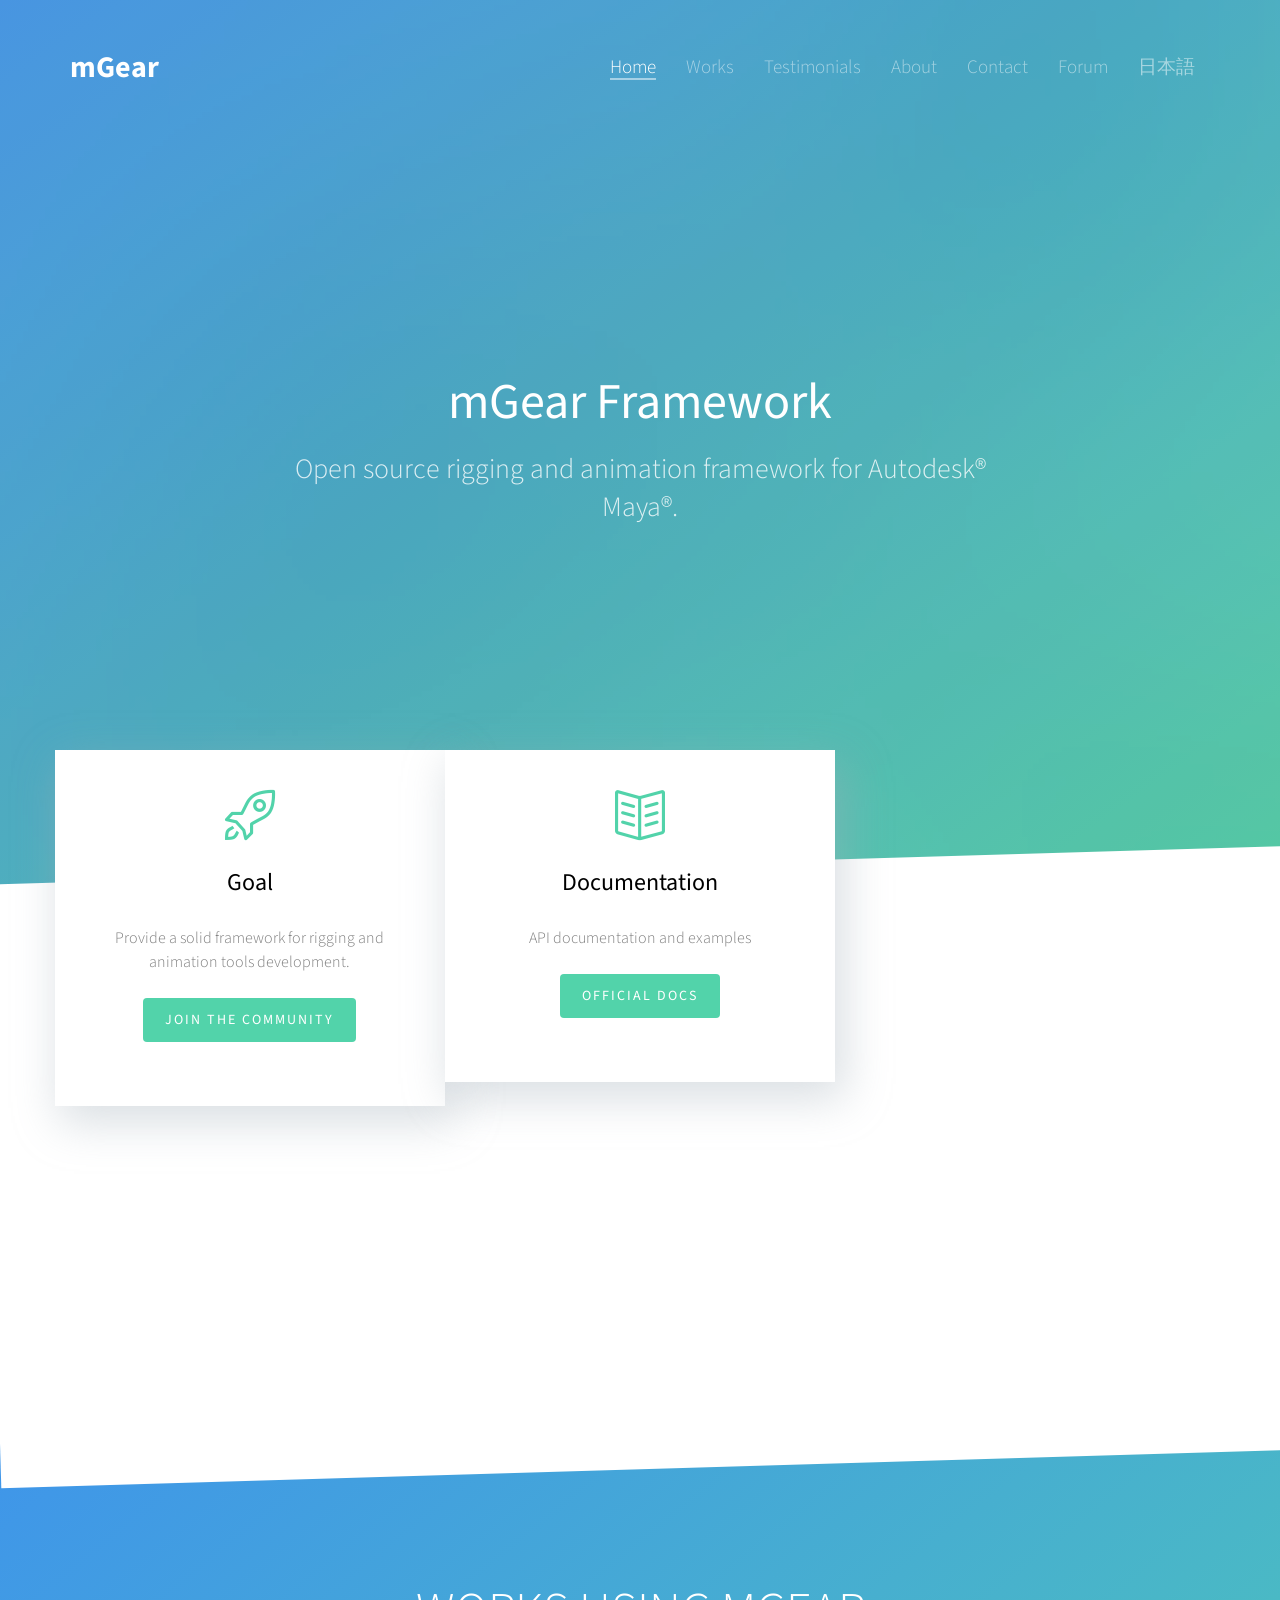
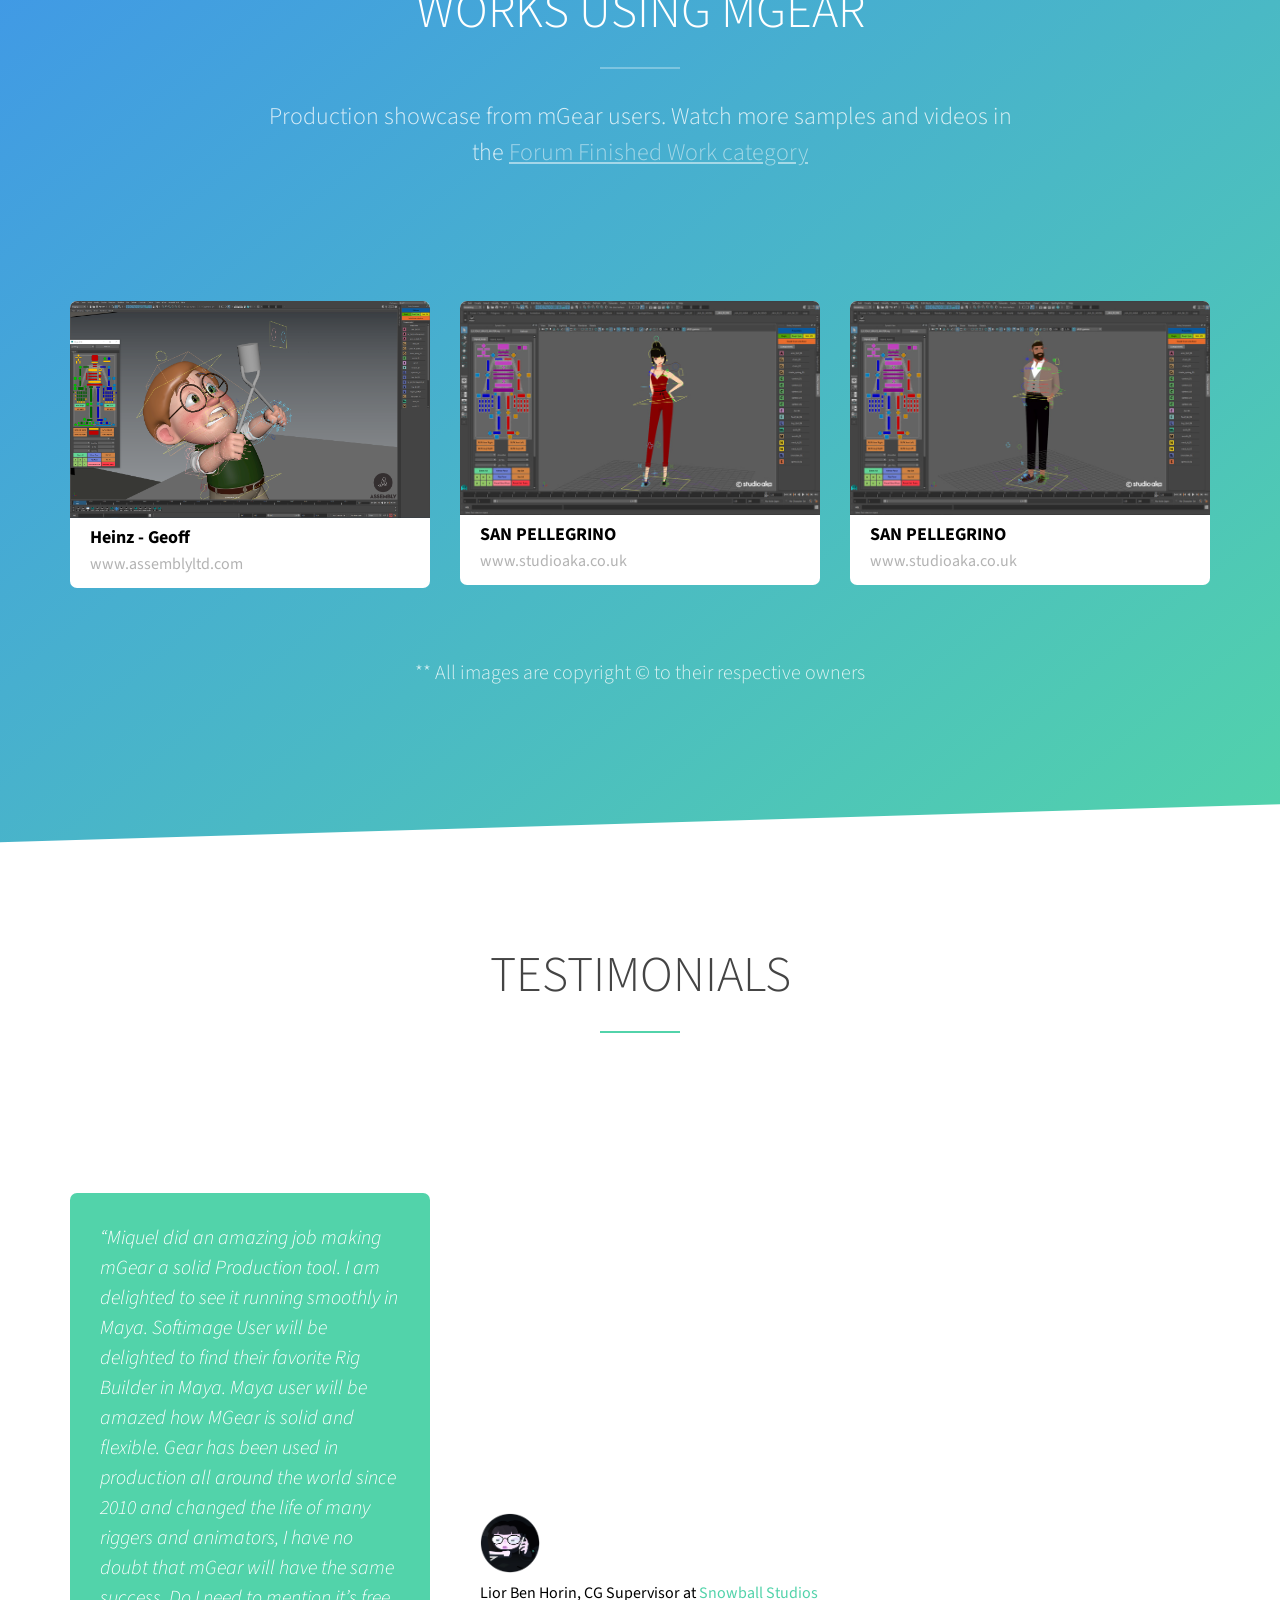
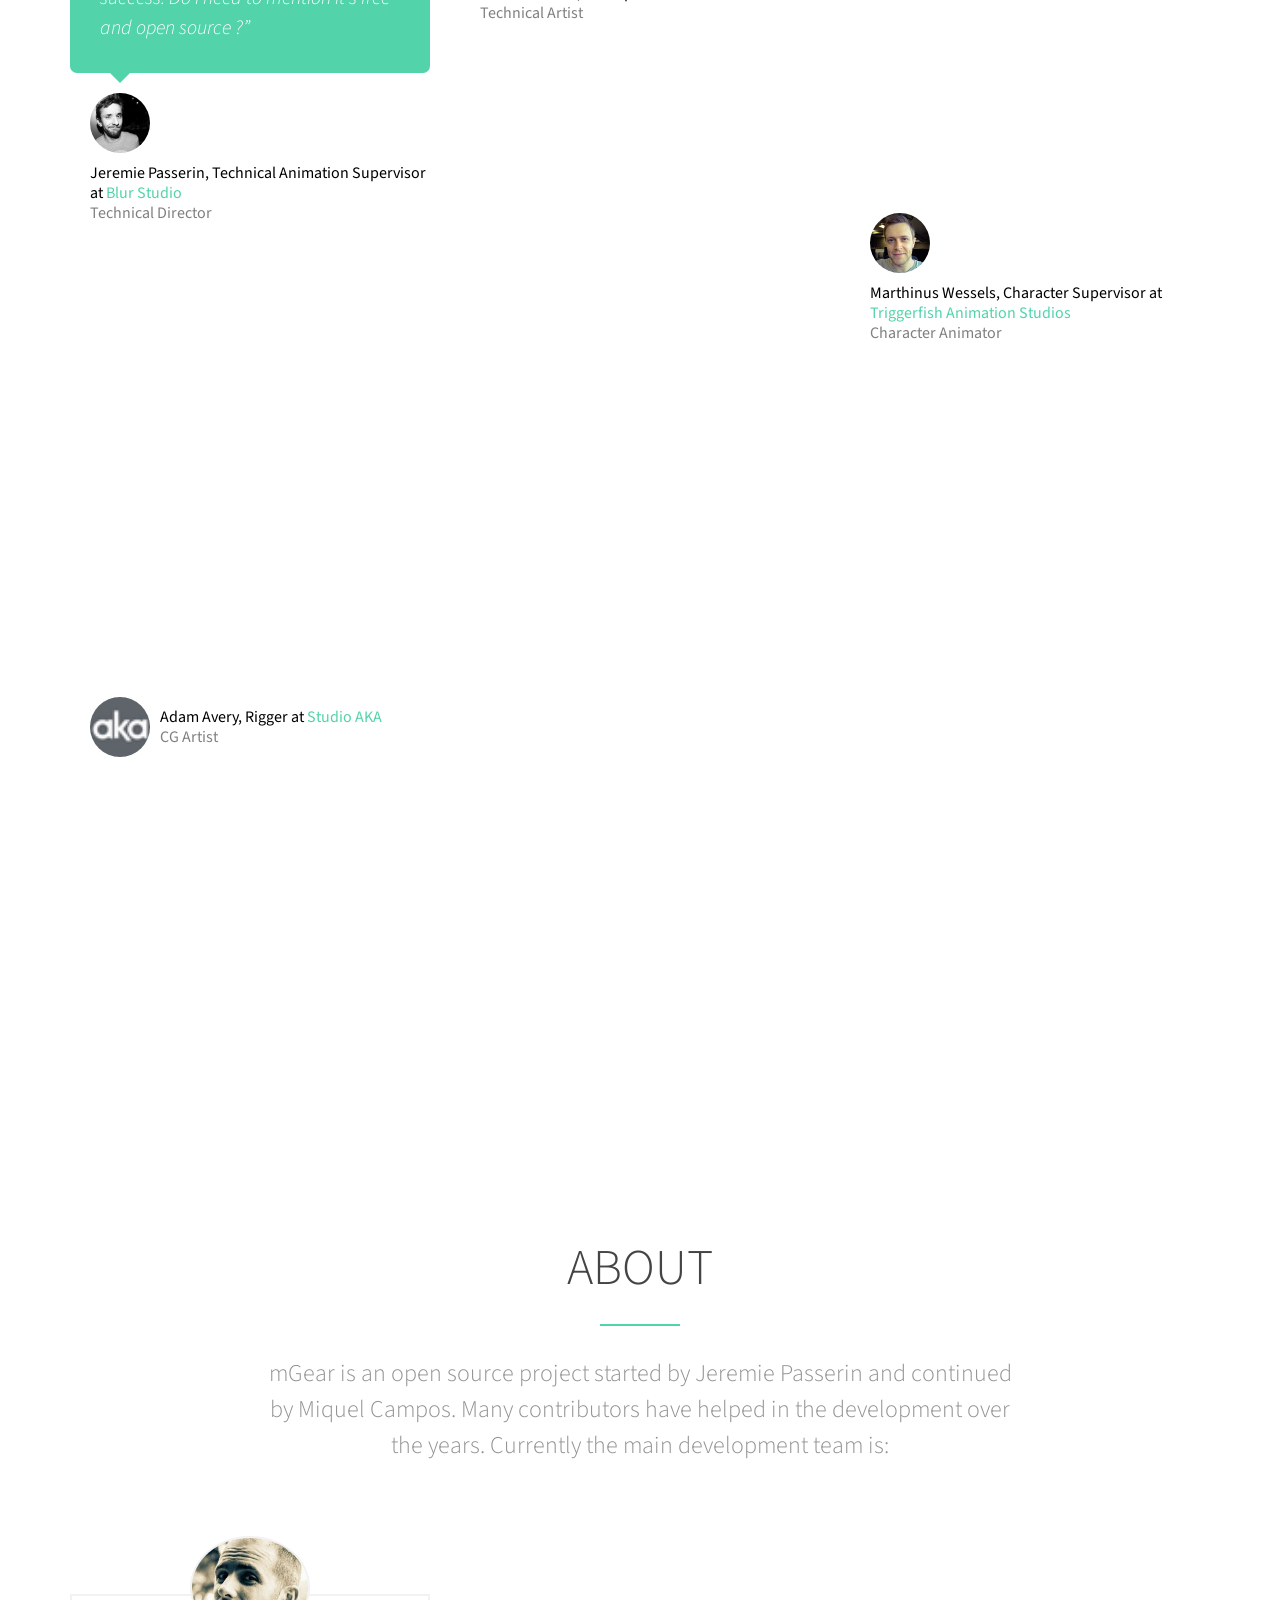
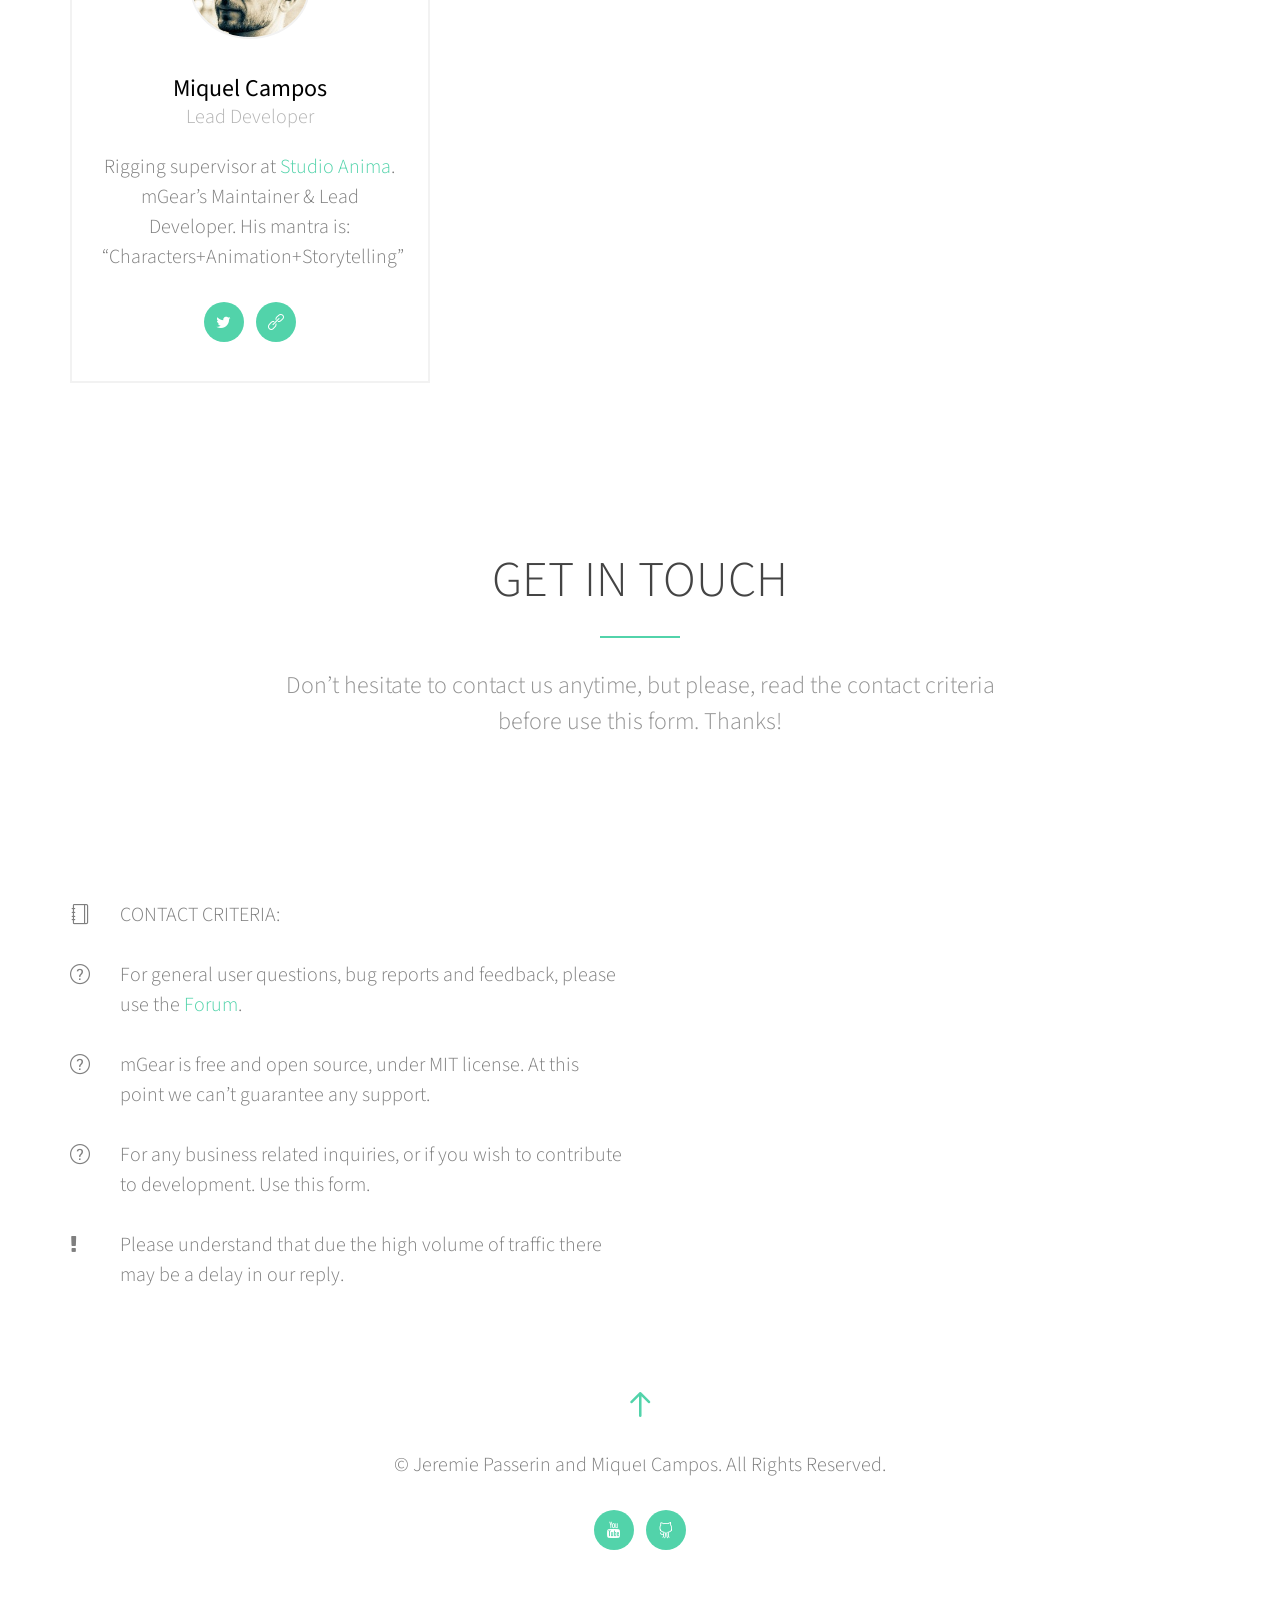
==== public/index.html @ 8c9b0fb8 "Adding web source" ====
<!DOCTYPE html>




<html>
    <head>
	<meta name="generator" content="Hugo 0.40.2" />
        <link rel="shortcut icon" href="/images/favicon.jpg" type="image/x-icon" />
            <meta charset="utf-8">
    <meta http-equiv="X-UA-Compatible" content="IE=edge">
    <title> mGear Framework</title>
    <meta name="viewport" content="width=device-width, initial-scale=1">

    
    <meta name="description" content="mGear">
    <meta http-equiv="content-language" content="en-us" />

  

    
    
    <meta name="og:site_name" content="mGear Framework">
    <meta name="og:title" content="mGear Framework">
    <meta name="og:url" content="http://mgear-framework.com/">
    <meta name="og:image" content="http://mgear-framework.com/images/">
    <meta name="twitter:title" content="mGear Framework" />
    <meta name="twitter:url" content="http://mgear-framework.com/" />
    <meta name="twitter:image" content="http://mgear-framework.com/images/" />
    <meta name="twitter:card" content="" />
    
    
    
    <link rel="canonical" href="http://mgear-framework.com/"/>

    
    <link rel="shortcut icon" href="favicon.ico">

    <link href='https://fonts.googleapis.com/css?family=Source+Sans+Pro:400,300,600,400italic,700' rel='stylesheet' type='text/css'>
    
    
    <link rel="stylesheet" href="css/animate.css">
    
    <link rel="stylesheet" href="css/icomoon.css">
    
    <link rel="stylesheet" href="css/simple-line-icons.css">
    
    <link rel="stylesheet" href="css/magnific-popup.css">
    
    <link rel="stylesheet" href="css/bootstrap.css">

    
    <link rel="stylesheet" href="css/style.css">

    
    
    <link rel="stylesheet" href="css/custom1.css">
    
    <link rel="stylesheet" href="css/custom2.css">
    

    
    <script src="js/modernizr-2.6.2.min.js"></script>
    
    

    </head>
    <body>
            <header role="banner" id="fh5co-header">
        <div class="container">
            
            <nav class="navbar navbar-default">
                <div class="navbar-header">
                    
                    <a href="#" class="js-fh5co-nav-toggle fh5co-nav-toggle" data-toggle="collapse" data-target="#navbar" aria-expanded="false" aria-controls="navbar"><i></i></a>
                    <a class="navbar-brand" href="index.html">mGear</a> 
                </div>
                <div id="navbar" class="navbar-collapse collapse">
                  <ul class="nav navbar-nav navbar-right">

                    

                    <li class="active"><a href="#" data-nav-section="home"><span>Home</span></a></li>
                    
                    
                    <li><a href="#" data-nav-section="work"><span>Works</span></a></li> 
                    

                    
                    <li><a href="#" data-nav-section="testimonials"><span>Testimonials</span></a></li> 
                    

                    

                    
                    <li><a href="#" data-nav-section="about"><span>About</span></a></li> 
                    

                    
                    <li><a href="#" data-nav-section="contact"><span>Contact</span></a></li> 
                    

                    
                        <li><a class="external" href="http://forum.mgear-framework.com/"><span>Forum</span></a></li>
                    
                        <li><a class="external" href="http://www.mgear-framework.com/jp/"><span>日本語</span></a></li>
                    
                </ul>
            </div>
        </nav>
        
    </div>
</header>


			<section id="fh5co-home" data-section="home" style="background-image: url(images/full_image_2.jpg);" data-stellar-background-ratio="0.5">
		<div class="gradient"></div>
		<div class="container">
			<div class="text-wrap">
				<div class="text-inner">
					<div class="row">
						<div class="col-md-8 col-md-offset-2">
							<h1 class="to-animate">mGear Framework</h1>
							<h2 class="to-animate">Open source rigging and animation framework for Autodesk&reg; Maya&reg;.</h2>
						</div>
					</div>
				</div>
			</div>
		</div>
		<div class="slant"></div>
	</section>
		
        	<section id="fh5co-intro">
		<div class="container">
			<div class="row row-bottom-padded-lg">
				
				<div class="fh5co-block to-animate" style="background-image: url(images/img_7.jpg);">
					<div class="overlay-darker"></div>
					<div class="overlay"></div>
					<div class="fh5co-text">
						<i class="fh5co-intro-icon icon-rocket"></i>
						<h2>Goal</h2>
						<p>Provide a solid framework for rigging and animation tools development.</p>
						<p><a href="http://forum.mgear-framework.com/" class="btn btn-primary">Join the community</a></p>
					</div>
				</div>
				
				<div class="fh5co-block to-animate" style="background-image: url(images/img_8.jpg);">
					<div class="overlay-darker"></div>
					<div class="overlay"></div>
					<div class="fh5co-text">
						<i class="fh5co-intro-icon icon-book-open"></i>
						<h2>Documentation</h2>
						<p>API documentation and examples</p>
						<p><a href="http://www.mgear-framework.com/mgear/" class="btn btn-primary">Official Docs</a></p>
					</div>
				</div>
				
				<div class="fh5co-block to-animate" style="background-image: url(images/img_10.jpg);">
					<div class="overlay-darker"></div>
					<div class="overlay"></div>
					<div class="fh5co-text">
						<i class="fh5co-intro-icon icon-cloud-download"></i>
						<h2>Get it!</h2>
						<p>mGear is totally free and open source. But your money could still be helpful somewhere else. Please consider a donation to <a href="https://dons.medecinsdumonde.org/b/my-donation" target="_blank">Medecins du Monde</a>.</p>
						<p><a href="https://github.com/mgear-dev/mgear/releases" class="btn btn-primary">Download</a></p>
					</div>
				</div>
				
			</div>
			
		</div>
	</section>

		
       			<section id="fh5co-work" data-section="work">
		<div class="container">
			<div class="row">
				<div class="col-md-12 section-heading text-center">
					<h2 class="to-animate">Works using mGear</h2>
					<div class="row">
						<div class="col-md-8 col-md-offset-2 subtext to-animate">
							<h3>Production showcase from mGear users. Watch more samples and videos in the <a href="http://forum.mgear-framework.com/c/finished-work" target="_blank">Forum Finished Work category</a></h3>
						</div>
					</div>
				</div>
			</div>
			<div class="row row-bottom-padded-sm">
			
				<div class="col-md-4 col-sm-6 col-xxs-12">
					<a href="images/works/geoff.png" class="fh5co-project-item image-popup to-animate">
						<img src="images/works/geoff.png" alt="Heinz - Geoff" class="img-responsive">
						<div class="fh5co-text">
						<h2>Heinz - Geoff </h2>
						<span>www.assemblyltd.com</span>
						</div>
					</a>
				</div>

				<div class="clearfix visible-sm-block"></div>
			
				<div class="col-md-4 col-sm-6 col-xxs-12">
					<a href="images/works/studioAKA_mGear_A.jpg" class="fh5co-project-item image-popup to-animate">
						<img src="images/works/studioAKA_mGear_A.jpg" alt="SAN PELLEGRINO" class="img-responsive">
						<div class="fh5co-text">
						<h2>SAN PELLEGRINO</h2>
						<span>www.studioaka.co.uk</span>
						</div>
					</a>
				</div>

				<div class="clearfix visible-sm-block"></div>
			
				<div class="col-md-4 col-sm-6 col-xxs-12">
					<a href="images/works/studioAKA_mGear_B.jpg" class="fh5co-project-item image-popup to-animate">
						<img src="images/works/studioAKA_mGear_B.jpg" alt="SAN PELLEGRINO" class="img-responsive">
						<div class="fh5co-text">
						<h2>SAN PELLEGRINO</h2>
						<span>www.studioaka.co.uk</span>
						</div>
					</a>
				</div>

				<div class="clearfix visible-sm-block"></div>
			
			</div>
			<div class="row">
				<div class="col-md-12 text-center to-animate">
					<p>** All images are copyright &copy; to their respective owners</p>
				</div>
			</div>
		</div>
	</section>

       	

		
        		<section id="fh5co-testimonials" data-section="testimonials">
		<div class="container">
			<div class="row">
				<div class="col-md-12 section-heading text-center">
					<h2 class="to-animate">Testimonials</h2>
					<div class="row">
						<div class="col-md-8 col-md-offset-2 subtext to-animate">
							<h3></h3>
						</div>
					</div>
				</div>
			</div>
			<div class="row">
			
				<div class="col-md-4">
					<div class="box-testimony">
						<blockquote class="to-animate-2">
							<p>&ldquo;Miquel did an amazing job making mGear a solid Production tool. I am delighted to see it running smoothly in Maya. Softimage User will be delighted to find their favorite Rig Builder in Maya. Maya user will be amazed how MGear is solid and flexible. Gear has been used in production all around the world since 2010 and changed the life of many riggers and animators, I have no doubt that mGear will have the same success. Do I need to mention it’s free and open source ?&rdquo;</p>
						</blockquote>
						<div class="author to-animate">
							<figure><img src="images/jeremie_avatar.jpg" alt="Person2"></figure>
							<p>Jeremie Passerin, Technical Animation Supervisor at  <a href="http://www.blur.com/" target="_blank">Blur Studio</a> <span class="subtext">Technical Director</span></p>
						</div>
					</div>
				</div>
			
				<div class="col-md-4">
					<div class="box-testimony">
						<blockquote class="to-animate-2">
							<p>&ldquo;In our studio we  work on huge shows, and mgear has proven itself extremely reliable, fast and simple! The framework enables our riggers to keep iterate and improve even on the most complicated rigs very quickly, so we don&rsquo;t need to compromise on our animation quality..&rdquo;</p>
						</blockquote>
						<div class="author to-animate">
							<figure><img src="images/Lior_logo.png" alt="Lior Ben Horin"></figure>
							<p>Lior Ben Horin, CG Supervisor at <a href="http://www.snowballvfx.com/   " target="_blank">Snowball Studios</a> <span class="subtext">Technical Artist</span></p>
						</div>
					</div>
				</div>
			
				<div class="col-md-4">
					<div class="box-testimony">
						<blockquote class="to-animate-2">
							<p>&ldquo;Miquel did an absolutely stellar job in bringing what we loved about Gear in XSI to Maya with mGear. We look forward to every release as it just gets better and better with its on-going support. On our projects, the small rigging department is normally faced with a large number of unique characters to rig in a short space of time. mGear allows us to bring solid and time-tested rigs to our animators. mGear is our go-to solution for a fast and iterative rigging process. It&rsquo;s easy to learn and use and the potential of expanding Shifter with custom components using the mGear framework is an aspect we are very excited about.&rdquo;</p>
						</blockquote>
						<div class="author to-animate">
							<figure><img src="images/marthinus_avatar.jpg" alt="Marthinus Wessels"></figure>
							<p>Marthinus Wessels, Character Supervisor at <a href="https://www.triggerfish.com/" target="_blank">Triggerfish Animation Studios</a> <span class="subtext">Character Animator</span></p>
						</div>
					</div>
				</div>
			
				<div class="col-md-4">
					<div class="box-testimony">
						<blockquote class="to-animate-2">
							<p>&ldquo;We have been using mGear in the studio since switching to Maya and it has become an integral part of our 3d workflow. The speed we can get a rig to the animators whilst continuing to finesse and rebuild has been a real game changer.&rdquo;</p>
						</blockquote>
						<div class="author to-animate">
							<figure><img src="images/www.studioaka.co.uk.png" alt="Adam Avery"></figure>
							<p>Adam Avery, Rigger at <a href="https://www.studioaka.co.uk/" target="_blank">Studio AKA</a> <span class="subtext">CG Artist</span></p>
						</div>
					</div>
				</div>
			
				<div class="col-md-4">
					<div class="box-testimony">
						<blockquote class="to-animate-2">
							<p>&ldquo;At Assembly we work on a wide range of different jobs with varying styles, and mGear fits our pipeline perfectly. Being able to publish ready-to-animate rigs in a matter of minutes allowing time to refine &amp; build upon the rigs without causing bottlenecks has been incredibly powerful. Building custom shifter components only opens up the possibilities even further! All the animators really enjoy working with the rigs from mGear, and we wouldn&rsquo;t be without it!&rdquo;</p>
						</blockquote>
						<div class="author to-animate">
							<figure><img src="images/assembly_avatar.jpg" alt="Geoff Kirk-Smith"></figure>
							<p>Geoff Kirk-Smith, Character Technical Director at <a href="https://www.assemblyltd.com/" target="_blank">Assembly</a> <span class="subtext">Character TD &amp; Animator</span></p>
						</div>
					</div>
				</div>
			
			</div>
		</div>
	</section>
		

		

		
        		<section id="fh5co-about" data-section="about">
		<div class="container">
			<div class="row">
				<div class="col-md-12 section-heading text-center">
					<h2 class="to-animate">About</h2>
					<div class="row">
						<div class="col-md-8 col-md-offset-2 subtext to-animate">
							<h3>mGear is an open source project started by Jeremie Passerin and continued by Miquel Campos. Many contributors have helped in the development over the years. Currently the main development team is:</h3>
						</div>
					</div>
				</div>
			</div>
			<div class="row">
			
				<div class="col-md-4">
					<div class="fh5co-person text-center to-animate">
						<figure><img src="images/miquel_avatar.jpg" alt="Miquel Campos"></figure>
						<h3>Miquel Campos</h3>
						<span class="fh5co-position">Lead Developer</span>
						<p>Rigging supervisor at <a href="http://www.studioanima.co.jp/" target="_blank">Studio Anima</a>. mGear&rsquo;s Maintainer &amp; Lead Developer. His mantra is: &ldquo;Characters+Animation+Storytelling&rdquo;</p>
						<ul class="social social-circle">
						
							<li><a href="https://twitter.com/MiquelCamposTD"><i class="icon-twitter"></i></a></li>
						
							<li><a href="http://www.miquel-campos.com/"><i class="icon-link"></i></a></li>
						
						</ul>
					</div>
				</div>
			
				<div class="col-md-4">
					<div class="fh5co-person text-center to-animate">
						<figure><img src="images/rafael_avatar.png" alt="Rafael Villar"></figure>
						<h3>Rafael Villar</h3>
						<span class="fh5co-position">Developer</span>
						<p>Senior Rigger TD at <a href="http://www.studioanima.co.jp/" target="_blank">Studio Anima</a>. Experience in rigging and techanim from various VFX shops. Focusing on pipeline development.</p>
						<ul class="social social-circle">
						
							<li><a href="https://twitter.com/RitterRav"><i class="icon-twitter"></i></a></li>
						
							<li><a href="http://ravrigs.com//"><i class="icon-link"></i></a></li>
						
						</ul>
					</div>
				</div>
			
				<div class="col-md-4">
					<div class="fh5co-person text-center to-animate">
						<figure><img src="images/jerome_avatar.jpg" alt="Jerome Drese"></figure>
						<h3>Jerome Drese</h3>
						<span class="fh5co-position">Developer</span>
						<p>Head of rigging at <a href="http://grid-vfx.com/" target="_blank">Grid-VFX</a>. Focusing on animation needs and building the rigging pipeline.</p>
						<ul class="social social-circle">
						
							<li><a href="http://www.jerome3d.be/"><i class="icon-link"></i></a></li>
						
						</ul>
					</div>
				</div>
			
			</div>
		</div>
	</section>
		

		

		
        		<section id="fh5co-contact" data-section="contact">
		<div class="container">
			<div class="row">
				<div class="col-md-12 section-heading text-center">
					<h2 class="to-animate">Get in touch</h2>
					<div class="row">
						<div class="col-md-8 col-md-offset-2 subtext to-animate">
							<h3>Don&rsquo;t hesitate to contact us anytime, but please, read the contact criteria before use this form. Thanks!</h3>
						</div>
					</div>
				</div>
			</div>
			<div class="row row-bottom-padded-md">
				<div class="col-md-6 to-animate">
					<h3></h3>
					<ul class="fh5co-contact-info">
					
						<li class="fh5co-contact-address "><i class="icon-notebook"></i>CONTACT CRITERIA:</li>
					
						<li class="fh5co-contact-address "><i class="icon-question"></i>For general user questions, bug reports and feedback, please use the <a href="http://forum.mgear-framework.com/" target="_blank">Forum</a>.</li>
					
						<li class="fh5co-contact-address "><i class="icon-question"></i>mGear is free and open source, under MIT license. At this point we can&rsquo;t guarantee any support.</li>
					
						<li class="fh5co-contact-address "><i class="icon-question"></i>For any business related inquiries, or if you wish to contribute to development. Use this form.</li>
					
						<li class="fh5co-contact-address "><i class="icon-exclamation"></i>Please understand that due the high volume of traffic there may be a delay in our reply.</li>
					
					</ul>
				</div>
				
				<div class="col-md-6 to-animate">
					<form method="post" action="//formspree.io/hello@mgear-framework.com">
					<div class="form-group ">
						
						<label for="name" class="sr-only">Name</label>
						<input id="name" class="form-control" name="name" placeholder="Name" type="text">
						
					</div>
					<div class="form-group ">
						
						<label for="email" class="sr-only">Email</label>
						<input id="email" class="form-control" name="_replyto" placeholder="Email" type="email">
						
					</div>
					<div class="form-group ">
						
					</div>
					<div class="form-group ">
						
						<label for="message" class="sr-only">Message</label>
						<textarea id="message" cols="30" rows="5" class="form-control" name="message" placeholder="Message"></textarea>
						
					</div>
					<div class="form-group ">
						<input class="btn btn-primary btn-lg" value="Send message" type="submit">
					</div>
					</form>
				</div>
				
			</div>
		</div>
		
	</section>

        

        
        		<footer id="footer" role="contentinfo">
		<a href="#" class="gotop js-gotop"><i class="icon-arrow-up2"></i></a>
		<div class="container">
			<div class="">
				<div class="col-md-12 text-center">
					<p>&copy; Jeremie Passerin and Miquel Campos. All Rights Reserved.</p>
				</div>
			</div>
			<div class="row">
				<div class="col-md-12 text-center">
					<ul class="social social-circle">
					
						<li><a href="https://www.youtube.com/c/mgearriggingframework"><i class="icon-youtube"></i></a></li>
					
						<li><a href="https://github.com/mgear-dev"><i class="icon-social-github"></i></a></li>
					
					</ul>
				</div>
			</div>
		</div>
	</footer>

        

        	
	<script src="js/jquery.min.js"></script>
	
	<script src="js/jquery.easing.1.3.js"></script>
	
	<script src="js/bootstrap.min.js"></script>
	
	<script src="js/jquery.waypoints.min.js"></script>
	
	<script src="js/jquery.stellar.min.js"></script>
	
	<script src="js/jquery.countTo.js"></script>
	
	<script src="js/jquery.magnific-popup.min.js"></script>
	<script src="js/magnific-popup-options.js"></script>
	
	
	
	<script src="js/main.js"></script>

    </body>
</html>
---- public/css/icomoon.css ----
@font-face {
	font-family: 'icomoon';
	src:url('../fonts/icomoon/icomoon.eot?qtatmt');
	src:url('../fonts/icomoon/icomoon.eot?qtatmt#iefix') format('embedded-opentype'),
		url('../fonts/icomoon/icomoon.ttf?qtatmt') format('truetype'),
		url('../fonts/icomoon/icomoon.woff?qtatmt') format('woff'),
		url('../fonts/icomoon/icomoon.svg?qtatmt#icomoon') format('svg');
	font-weight: normal;
	font-style: normal;
}

[class^="icon-"], [class*=" icon-"] {
	font-family: 'icomoon';
	speak: none;
	font-style: normal;
	font-weight: normal;
	font-variant: normal;
	text-transform: none;
	line-height: 1;

	/* Better Font Rendering =========== */
	-webkit-font-smoothing: antialiased;
	-moz-osx-font-smoothing: grayscale;
}

.icon-glass:before {
	content: "\f000";
}
.icon-music:before {
	content: "\f001";
}
.icon-search2:before {
	content: "\f002";
}
.icon-envelope-o:before {
	content: "\f003";
}
.icon-heart:before {
	content: "\f004";
}
.icon-star:before {
	content: "\f005";
}
.icon-star-o:before {
	content: "\f006";
}
.icon-user:before {
	content: "\f007";
}
.icon-film:before {
	content: "\f008";
}
.icon-th-large:before {
	content: "\f009";
}
.icon-th:before {
	content: "\f00a";
}
.icon-th-list:before {
	content: "\f00b";
}
.icon-check:before {
	content: "\f00c";
}
.icon-close:before {
	content: "\f00d";
}
.icon-remove:before {
	content: "\f00d";
}
.icon-times:before {
	content: "\f00d";
}
.icon-search-plus:before {
	content: "\f00e";
}
.icon-search-minus:before {
	content: "\f010";
}
.icon-power-off:before {
	content: "\f011";
}
.icon-signal:before {
	content: "\f012";
}
.icon-cog:before {
	content: "\f013";
}
.icon-gear:before {
	content: "\f013";
}
.icon-trash-o:before {
	content: "\f014";
}
.icon-home:before {
	content: "\f015";
}
.icon-file-o:before {
	content: "\f016";
}
.icon-clock-o:before {
	content: "\f017";
}
.icon-road:before {
	content: "\f018";
}
.icon-download:before {
	content: "\f019";
}
.icon-arrow-circle-o-down:before {
	content: "\f01a";
}
.icon-arrow-circle-o-up:before {
	content: "\f01b";
}
.icon-inbox:before {
	content: "\f01c";
}
.icon-play-circle-o:before {
	content: "\f01d";
}
.icon-repeat2:before {
	content: "\f01e";
}
.icon-rotate-right:before {
	content: "\f01e";
}
.icon-refresh:before {
	content: "\f021";
}
.icon-list-alt:before {
	content: "\f022";
}
.icon-lock:before {
	content: "\f023";
}
.icon-flag:before {
	content: "\f024";
}
.icon-headphones:before {
	content: "\f025";
}
.icon-volume-off:before {
	content: "\f026";
}
.icon-volume-down:before {
	content: "\f027";
}
.icon-volume-up:before {
	content: "\f028";
}
.icon-qrcode:before {
	content: "\f029";
}
.icon-barcode:before {
	content: "\f02a";
}
.icon-tag:before {
	content: "\f02b";
}
.icon-tags:before {
	content: "\f02c";
}
.icon-book:before {
	content: "\f02d";
}
.icon-bookmark:before {
	content: "\f02e";
}
.icon-print:before {
	content: "\f02f";
}
.icon-camera:before {
	content: "\f030";
}
.icon-font:before {
	content: "\f031";
}
.icon-bold:before {
	content: "\f032";
}
.icon-italic:before {
	content: "\f033";
}
.icon-text-height:before {
	content: "\f034";
}
.icon-text-width:before {
	content: "\f035";
}
.icon-align-left:before {
	content: "\f036";
}
.icon-align-center2:before {
	content: "\f037";
}
.icon-align-right:before {
	content: "\f038";
}
.icon-align-justify2:before {
	content: "\f039";
}
.icon-list:before {
	content: "\f03a";
}
.icon-dedent:before {
	content: "\f03b";
}
.icon-outdent:before {
	content: "\f03b";
}
.icon-indent:before {
	content: "\f03c";
}
.icon-video-camera:before {
	content: "\f03d";
}
.icon-image:before {
	content: "\f03e";
}
.icon-photo:before {
	content: "\f03e";
}
.icon-picture-o:before {
	content: "\f03e";
}
.icon-pencil:before {
	content: "\f040";
}
.icon-map-marker:before {
	content: "\f041";
}
.icon-adjust:before {
	content: "\f042";
}
.icon-tint:before {
	content: "\f043";
}
.icon-edit:before {
	content: "\f044";
}
.icon-pencil-square-o:before {
	content: "\f044";
}
.icon-share-square-o:before {
	content: "\f045";
}
.icon-check-square-o:before {
	content: "\f046";
}
.icon-arrows:before {
	content: "\f047";
}
.icon-step-backward:before {
	content: "\f048";
}
.icon-fast-backward:before {
	content: "\f049";
}
.icon-backward:before {
	content: "\f04a";
}
.icon-play2:before {
	content: "\f04b";
}
.icon-pause2:before {
	content: "\f04c";
}
.icon-stop2:before {
	content: "\f04d";
}
.icon-forward:before {
	content: "\f04e";
}
.icon-fast-forward2:before {
	content: "\f050";
}
.icon-step-forward:before {
	content: "\f051";
}
.icon-eject:before {
	content: "\f052";
}
.icon-chevron-left:before {
	content: "\f053";
}
.icon-chevron-right:before {
	content: "\f054";
}
.icon-plus-circle:before {
	content: "\f055";
}
.icon-minus-circle:before {
	content: "\f056";
}
.icon-times-circle:before {
	content: "\f057";
}
.icon-check-circle:before {
	content: "\f058";
}
.icon-question-circle:before {
	content: "\f059";
}
.icon-info-circle:before {
	content: "\f05a";
}
.icon-crosshairs:before {
	content: "\f05b";
}
.icon-times-circle-o:before {
	content: "\f05c";
}
.icon-check-circle-o:before {
	content: "\f05d";
}
.icon-ban2:before {
	content: "\f05e";
}
.icon-arrow-left:before {
	content: "\f060";
}
.icon-arrow-right:before {
	content: "\f061";
}
.icon-arrow-up:before {
	content: "\f062";
}
.icon-arrow-down:before {
	content: "\f063";
}
.icon-mail-forward:before {
	content: "\f064";
}
.icon-share:before {
	content: "\f064";
}
.icon-expand2:before {
	content: "\f065";
}
.icon-compress:before {
	content: "\f066";
}
.icon-plus:before {
	content: "\f067";
}
.icon-minus:before {
	content: "\f068";
}
.icon-asterisk:before {
	content: "\f069";
}
.icon-exclamation-circle:before {
	content: "\f06a";
}
.icon-gift:before {
	content: "\f06b";
}
.icon-leaf:before {
	content: "\f06c";
}
.icon-fire:before {
	content: "\f06d";
}
.icon-eye:before {
	content: "\f06e";
}
.icon-eye-slash:before {
	content: "\f070";
}
.icon-exclamation-triangle:before {
	content: "\f071";
}
.icon-warning:before {
	content: "\f071";
}
.icon-plane:before {
	content: "\f072";
}
.icon-calendar:before {
	content: "\f073";
}
.icon-random:before {
	content: "\f074";
}
.icon-comment:before {
	content: "\f075";
}
.icon-magnet:before {
	content: "\f076";
}
.icon-chevron-up:before {
	content: "\f077";
}
.icon-chevron-down:before {
	content: "\f078";
}
.icon-retweet:before {
	content: "\f079";
}
.icon-shopping-cart:before {
	content: "\f07a";
}
.icon-folder:before {
	content: "\f07b";
}
.icon-folder-open:before {
	content: "\f07c";
}
.icon-arrows-v:before {
	content: "\f07d";
}
.icon-arrows-h:before {
	content: "\f07e";
}
.icon-bar-chart:before {
	content: "\f080";
}
.icon-bar-chart-o:before {
	content: "\f080";
}
.icon-twitter-square:before {
	content: "\f081";
}
.icon-facebook-square:before {
	content: "\f082";
}
.icon-camera-retro:before {
	content: "\f083";
}
.icon-key:before {
	content: "\f084";
}
.icon-cogs:before {
	content: "\f085";
}
.icon-gears:before {
	content: "\f085";
}
.icon-comments:before {
	content: "\f086";
}
.icon-thumbs-o-up:before {
	content: "\f087";
}
.icon-thumbs-o-down:before {
	content: "\f088";
}
.icon-star-half:before {
	content: "\f089";
}
.icon-heart-o:before {
	content: "\f08a";
}
.icon-sign-out:before {
	content: "\f08b";
}
.icon-linkedin-square:before {
	content: "\f08c";
}
.icon-thumb-tack:before {
	content: "\f08d";
}
.icon-external-link:before {
	content: "\f08e";
}
.icon-sign-in:before {
	content: "\f090";
}
.icon-trophy:before {
	content: "\f091";
}
.icon-github-square:before {
	content: "\f092";
}
.icon-upload:before {
	content: "\f093";
}
.icon-lemon-o:before {
	content: "\f094";
}
.icon-phone:before {
	content: "\f095";
}
.icon-square-o:before {
	content: "\f096";
}
.icon-bookmark-o:before {
	content: "\f097";
}
.icon-phone-square:before {
	content: "\f098";
}
.icon-twitter:before {
	content: "\f099";
}
.icon-facebook:before {
	content: "\f09a";
}
.icon-facebook-f:before {
	content: "\f09a";
}
.icon-github:before {
	content: "\f09b";
}
.icon-unlock2:before {
	content: "\f09c";
}
.icon-credit-card:before {
	content: "\f09d";
}
.icon-feed:before {
	content: "\f09e";
}
.icon-rss:before {
	content: "\f09e";
}
.icon-hdd-o:before {
	content: "\f0a0";
}
.icon-bullhorn:before {
	content: "\f0a1";
}
.icon-bell-o:before {
	content: "\f0a2";
}
.icon-certificate:before {
	content: "\f0a3";
}
.icon-hand-o-right:before {
	content: "\f0a4";
}
.icon-hand-o-left:before {
	content: "\f0a5";
}
.icon-hand-o-up:before {
	content: "\f0a6";
}
.icon-hand-o-down:before {
	content: "\f0a7";
}
.icon-arrow-circle-left:before {
	content: "\f0a8";
}
.icon-arrow-circle-right:before {
	content: "\f0a9";
}
.icon-arrow-circle-up:before {
	content: "\f0aa";
}
.icon-arrow-circle-down:before {
	content: "\f0ab";
}
.icon-globe:before {
	content: "\f0ac";
}
.icon-wrench:before {
	content: "\f0ad";
}
.icon-tasks:before {
	content: "\f0ae";
}
.icon-filter:before {
	content: "\f0b0";
}
.icon-briefcase:before {
	content: "\f0b1";
}
.icon-arrows-alt:before {
	content: "\f0b2";
}
.icon-group:before {
	content: "\f0c0";
}
.icon-users:before {
	content: "\f0c0";
}
.icon-chain:before {
	content: "\f0c1";
}
.icon-link:before {
	content: "\f0c1";
}
.icon-cloud:before {
	content: "\f0c2";
}
.icon-flask:before {
	content: "\f0c3";
}
.icon-cut:before {
	content: "\f0c4";
}
.icon-scissors:before {
	content: "\f0c4";
}
.icon-copy:before {
	content: "\f0c5";
}
.icon-files-o:before {
	content: "\f0c5";
}
.icon-paperclip:before {
	content: "\f0c6";
}
.icon-floppy-o:before {
	content: "\f0c7";
}
.icon-save:before {
	content: "\f0c7";
}
.icon-square:before {
	content: "\f0c8";
}
.icon-bars:before {
	content: "\f0c9";
}
.icon-navicon:before {
	content: "\f0c9";
}
.icon-reorder:before {
	content: "\f0c9";
}
.icon-list-ul:before {
	content: "\f0ca";
}
.icon-list-ol:before {
	content: "\f0cb";
}
.icon-strikethrough:before {
	content: "\f0cc";
}
.icon-underline:before {
	content: "\f0cd";
}
.icon-table:before {
	content: "\f0ce";
}
.icon-magic:before {
	content: "\f0d0";
}
.icon-truck:before {
	content: "\f0d1";
}
.icon-pinterest:before {
	content: "\f0d2";
}
.icon-pinterest-square:before {
	content: "\f0d3";
}
.icon-google-plus-square:before {
	content: "\f0d4";
}
.icon-google-plus:before {
	content: "\f0d5";
}
.icon-money:before {
	content: "\f0d6";
}
.icon-caret-down:before {
	content: "\f0d7";
}
.icon-caret-up:before {
	content: "\f0d8";
}
.icon-caret-left:before {
	content: "\f0d9";
}
.icon-caret-right:before {
	content: "\f0da";
}
.icon-columns2:before {
	content: "\f0db";
}
.icon-sort:before {
	content: "\f0dc";
}
.icon-unsorted:before {
	content: "\f0dc";
}
.icon-sort-desc:before {
	content: "\f0dd";
}
.icon-sort-down:before {
	content: "\f0dd";
}
.icon-sort-asc:before {
	content: "\f0de";
}
.icon-sort-up:before {
	content: "\f0de";
}
.icon-envelope:before {
	content: "\f0e0";
}
.icon-linkedin:before {
	content: "\f0e1";
}
.icon-rotate-left:before {
	content: "\f0e2";
}
.icon-undo:before {
	content: "\f0e2";
}
.icon-gavel:before {
	content: "\f0e3";
}
.icon-legal:before {
	content: "\f0e3";
}
.icon-dashboard:before {
	content: "\f0e4";
}
.icon-tachometer:before {
	content: "\f0e4";
}
.icon-comment-o:before {
	content: "\f0e5";
}
.icon-comments-o:before {
	content: "\f0e6";
}
.icon-bolt:before {
	content: "\f0e7";
}
.icon-flash:before {
	content: "\f0e7";
}
.icon-sitemap:before {
	content: "\f0e8";
}
.icon-umbrella2:before {
	content: "\f0e9";
}
.icon-clipboard:before {
	content: "\f0ea";
}
.icon-paste:before {
	content: "\f0ea";
}
.icon-lightbulb-o:before {
	content: "\f0eb";
}
.icon-exchange:before {
	content: "\f0ec";
}
.icon-cloud-download2:before {
	content: "\f0ed";
}
.icon-cloud-upload2:before {
	content: "\f0ee";
}
.icon-user-md:before {
	content: "\f0f0";
}
.icon-stethoscope:before {
	content: "\f0f1";
}
.icon-suitcase:before {
	content: "\f0f2";
}
.icon-bell:before {
	content: "\f0f3";
}
.icon-coffee:before {
	content: "\f0f4";
}
.icon-cutlery:before {
	content: "\f0f5";
}
.icon-file-text-o:before {
	content: "\f0f6";
}
.icon-building-o:before {
	content: "\f0f7";
}
.icon-hospital-o:before {
	content: "\f0f8";
}
.icon-ambulance:before {
	content: "\f0f9";
}
.icon-medkit:before {
	content: "\f0fa";
}
.icon-fighter-jet:before {
	content: "\f0fb";
}
.icon-beer:before {
	content: "\f0fc";
}
.icon-h-square:before {
	content: "\f0fd";
}
.icon-plus-square:before {
	content: "\f0fe";
}
.icon-angle-double-left:before {
	content: "\f100";
}
.icon-angle-double-right:before {
	content: "\f101";
}
.icon-angle-double-up:before {
	content: "\f102";
}
.icon-angle-double-down:before {
	content: "\f103";
}
.icon-angle-left:before {
	content: "\f104";
}
.icon-angle-right:before {
	content: "\f105";
}
.icon-angle-up:before {
	content: "\f106";
}
.icon-angle-down:before {
	content: "\f107";
}
.icon-desktop:before {
	content: "\f108";
}
.icon-laptop:before {
	content: "\f109";
}
.icon-tablet:before {
	content: "\f10a";
}
.icon-mobile:before {
	content: "\f10b";
}
.icon-mobile-phone:before {
	content: "\f10b";
}
.icon-circle-o:before {
	content: "\f10c";
}
.icon-quote-left:before {
	content: "\f10d";
}
.icon-quote-right:before {
	content: "\f10e";
}
.icon-spinner:before {
	content: "\f110";
}
.icon-circle:before {
	content: "\f111";
}
.icon-mail-reply:before {
	content: "\f112";
}
.icon-reply:before {
	content: "\f112";
}
.icon-github-alt:before {
	content: "\f113";
}
.icon-folder-o:before {
	content: "\f114";
}
.icon-folder-open-o:before {
	content: "\f115";
}
.icon-smile-o:before {
	content: "\f118";
}
.icon-frown-o:before {
	content: "\f119";
}
.icon-meh-o:before {
	content: "\f11a";
}
.icon-gamepad:before {
	content: "\f11b";
}
.icon-keyboard-o:before {
	content: "\f11c";
}
.icon-flag-o:before {
	content: "\f11d";
}
.icon-flag-checkered:before {
	content: "\f11e";
}
.icon-terminal:before {
	content: "\f120";
}
.icon-code:before {
	content: "\f121";
}
.icon-mail-reply-all:before {
	content: "\f122";
}
.icon-reply-all:before {
	content: "\f122";
}
.icon-star-half-empty:before {
	content: "\f123";
}
.icon-star-half-full:before {
	content: "\f123";
}
.icon-star-half-o:before {
	content: "\f123";
}
.icon-location-arrow:before {
	content: "\f124";
}
.icon-crop:before {
	content: "\f125";
}
.icon-code-fork:before {
	content: "\f126";
}
.icon-chain-broken:before {
	content: "\f127";
}
.icon-unlink:before {
	content: "\f127";
}
.icon-question:before {
	content: "\f128";
}
.icon-info:before {
	content: "\f129";
}
.icon-exclamation:before {
	content: "\f12a";
}
.icon-superscript:before {
	content: "\f12b";
}
.icon-subscript:before {
	content: "\f12c";
}
.icon-eraser:before {
	content: "\f12d";
}
.icon-puzzle-piece:before {
	content: "\f12e";
}
.icon-microphone2:before {
	content: "\f130";
}
.icon-microphone-slash:before {
	content: "\f131";
}
.icon-shield:before {
	content: "\f132";
}
.icon-calendar-o:before {
	content: "\f133";
}
.icon-fire-extinguisher:before {
	content: "\f134";
}
.icon-rocket:before {
	content: "\f135";
}
.icon-maxcdn:before {
	content: "\f136";
}
.icon-chevron-circle-left:before {
	content: "\f137";
}
.icon-chevron-circle-right:before {
	content: "\f138";
}
.icon-chevron-circle-up:before {
	content: "\f139";
}
.icon-chevron-circle-down:before {
	content: "\f13a";
}
.icon-html5:before {
	content: "\f13b";
}
.icon-css3:before {
	content: "\f13c";
}
.icon-anchor2:before {
	content: "\f13d";
}
.icon-unlock-alt:before {
	content: "\f13e";
}
.icon-bullseye:before {
	content: "\f140";
}
.icon-ellipsis-h:before {
	content: "\f141";
}
.icon-ellipsis-v:before {
	content: "\f142";
}
.icon-rss-square:before {
	content: "\f143";
}
.icon-play-circle:before {
	content: "\f144";
}
.icon-ticket:before {
	content: "\f145";
}
.icon-minus-square:before {
	content: "\f146";
}
.icon-minus-square-o:before {
	content: "\f147";
}
.icon-level-up:before {
	content: "\f148";
}
.icon-level-down:before {
	content: "\f149";
}
.icon-check-square:before {
	content: "\f14a";
}
.icon-pencil-square:before {
	content: "\f14b";
}
.icon-external-link-square:before {
	content: "\f14c";
}
.icon-share-square:before {
	content: "\f14d";
}
.icon-compass:before {
	content: "\f14e";
}
.icon-caret-square-o-down:before {
	content: "\f150";
}
.icon-toggle-down:before {
	content: "\f150";
}
.icon-caret-square-o-up:before {
	content: "\f151";
}
.icon-toggle-up:before {
	content: "\f151";
}
.icon-caret-square-o-right:before {
	content: "\f152";
}
.icon-toggle-right:before {
	content: "\f152";
}
.icon-eur:before {
	content: "\f153";
}
.icon-euro:before {
	content: "\f153";
}
.icon-gbp:before {
	content: "\f154";
}
.icon-dollar:before {
	content: "\f155";
}
.icon-usd:before {
	content: "\f155";
}
.icon-inr:before {
	content: "\f156";
}
.icon-rupee:before {
	content: "\f156";
}
.icon-cny:before {
	content: "\f157";
}
.icon-jpy:before {
	content: "\f157";
}
.icon-rmb:before {
	content: "\f157";
}
.icon-yen:before {
	content: "\f157";
}
.icon-rouble:before {
	content: "\f158";
}
.icon-rub:before {
	content: "\f158";
}
.icon-ruble:before {
	content: "\f158";
}
.icon-krw:before {
	content: "\f159";
}
.icon-won:before {
	content: "\f159";
}
.icon-bitcoin:before {
	content: "\f15a";
}
.icon-btc:before {
	content: "\f15a";
}
.icon-file2:before {
	content: "\f15b";
}
.icon-file-text:before {
	content: "\f15c";
}
.icon-sort-alpha-asc:before {
	content: "\f15d";
}
.icon-sort-alpha-desc:before {
	content: "\f15e";
}
.icon-sort-amount-asc:before {
	content: "\f160";
}
.icon-sort-amount-desc:before {
	content: "\f161";
}
.icon-sort-numeric-asc:before {
	content: "\f162";
}
.icon-sort-numeric-desc:before {
	content: "\f163";
}
.icon-thumbs-up:before {
	content: "\f164";
}
.icon-thumbs-down:before {
	content: "\f165";
}
.icon-youtube-square:before {
	content: "\f166";
}
.icon-youtube:before {
	content: "\f167";
}
.icon-xing:before {
	content: "\f168";
}
.icon-xing-square:before {
	content: "\f169";
}
.icon-youtube-play:before {
	content: "\f16a";
}
.icon-dropbox:before {
	content: "\f16b";
}
.icon-stack-overflow:before {
	content: "\f16c";
}
.icon-instagram:before {
	content: "\f16d";
}
.icon-flickr:before {
	content: "\f16e";
}
.icon-adn:before {
	content: "\f170";
}
.icon-bitbucket:before {
	content: "\f171";
}
.icon-bitbucket-square:before {
	content: "\f172";
}
.icon-tumblr:before {
	content: "\f173";
}
.icon-tumblr-square:before {
	content: "\f174";
}
.icon-long-arrow-down:before {
	content: "\f175";
}
.icon-long-arrow-up:before {
	content: "\f176";
}
.icon-long-arrow-left:before {
	content: "\f177";
}
.icon-long-arrow-right:before {
	content: "\f178";
}
.icon-apple:before {
	content: "\f179";
}
.icon-windows:before {
	content: "\f17a";
}
.icon-android:before {
	content: "\f17b";
}
.icon-linux:before {
	content: "\f17c";
}
.icon-dribbble:before {
	content: "\f17d";
}
.icon-skype:before {
	content: "\f17e";
}
.icon-foursquare:before {
	content: "\f180";
}
.icon-trello:before {
	content: "\f181";
}
.icon-female:before {
	content: "\f182";
}
.icon-male:before {
	content: "\f183";
}
.icon-gittip:before {
	content: "\f184";
}
.icon-gratipay:before {
	content: "\f184";
}
.icon-sun-o:before {
	content: "\f185";
}
.icon-moon-o:before {
	content: "\f186";
}
.icon-archive:before {
	content: "\f187";
}
.icon-bug:before {
	content: "\f188";
}
.icon-vk:before {
	content: "\f189";
}
.icon-weibo:before {
	content: "\f18a";
}
.icon-renren:before {
	content: "\f18b";
}
.icon-pagelines:before {
	content: "\f18c";
}
.icon-stack-exchange:before {
	content: "\f18d";
}
.icon-arrow-circle-o-right:before {
	content: "\f18e";
}
.icon-arrow-circle-o-left:before {
	content: "\f190";
}
.icon-caret-square-o-left:before {
	content: "\f191";
}
.icon-toggle-left:before {
	content: "\f191";
}
.icon-dot-circle-o:before {
	content: "\f192";
}
.icon-wheelchair:before {
	content: "\f193";
}
.icon-vimeo-square:before {
	content: "\f194";
}
.icon-try:before {
	content: "\f195";
}
.icon-turkish-lira:before {
	content: "\f195";
}
.icon-plus-square-o:before {
	content: "\f196";
}
.icon-space-shuttle:before {
	content: "\f197";
}
.icon-slack:before {
	content: "\f198";
}
.icon-envelope-square:before {
	content: "\f199";
}
.icon-wordpress:before {
	content: "\f19a";
}
.icon-openid:before {
	content: "\f19b";
}
.icon-bank:before {
	content: "\f19c";
}
.icon-institution:before {
	content: "\f19c";
}
.icon-university:before {
	content: "\f19c";
}
.icon-graduation-cap:before {
	content: "\f19d";
}
.icon-mortar-board:before {
	content: "\f19d";
}
.icon-yahoo:before {
	content: "\f19e";
}
.icon-google:before {
	content: "\f1a0";
}
.icon-reddit:before {
	content: "\f1a1";
}
.icon-reddit-square:before {
	content: "\f1a2";
}
.icon-stumbleupon-circle:before {
	content: "\f1a3";
}
.icon-stumbleupon:before {
	content: "\f1a4";
}
.icon-delicious:before {
	content: "\f1a5";
}
.icon-digg:before {
	content: "\f1a6";
}
.icon-pied-piper:before {
	content: "\f1a7";
}
.icon-pied-piper-alt:before {
	content: "\f1a8";
}
.icon-drupal:before {
	content: "\f1a9";
}
.icon-joomla:before {
	content: "\f1aa";
}
.icon-language:before {
	content: "\f1ab";
}
.icon-fax:before {
	content: "\f1ac";
}
.icon-building:before {
	content: "\f1ad";
}
.icon-child:before {
	content: "\f1ae";
}
.icon-paw:before {
	content: "\f1b0";
}
.icon-spoon:before {
	content: "\f1b1";
}
.icon-cube:before {
	content: "\f1b2";
}
.icon-cubes:before {
	content: "\f1b3";
}
.icon-behance:before {
	content: "\f1b4";
}
.icon-behance-square:before {
	content: "\f1b5";
}
.icon-steam:before {
	content: "\f1b6";
}
.icon-steam-square:before {
	content: "\f1b7";
}
.icon-recycle:before {
	content: "\f1b8";
}
.icon-automobile:before {
	content: "\f1b9";
}
.icon-car:before {
	content: "\f1b9";
}
.icon-cab:before {
	content: "\f1ba";
}
.icon-taxi:before {
	content: "\f1ba";
}
.icon-tree:before {
	content: "\f1bb";
}
.icon-spotify:before {
	content: "\f1bc";
}
.icon-deviantart:before {
	content: "\f1bd";
}
.icon-soundcloud:before {
	content: "\f1be";
}
.icon-database:before {
	content: "\f1c0";
}
.icon-file-pdf-o:before {
	content: "\f1c1";
}
.icon-file-word-o:before {
	content: "\f1c2";
}
.icon-file-excel-o:before {
	content: "\f1c3";
}
.icon-file-powerpoint-o:before {
	content: "\f1c4";
}
.icon-file-image-o:before {
	content: "\f1c5";
}
.icon-file-photo-o:before {
	content: "\f1c5";
}
.icon-file-picture-o:before {
	content: "\f1c5";
}
.icon-file-archive-o:before {
	content: "\f1c6";
}
.icon-file-zip-o:before {
	content: "\f1c6";
}
.icon-file-audio-o:before {
	content: "\f1c7";
}
.icon-file-sound-o:before {
	content: "\f1c7";
}
.icon-file-movie-o:before {
	content: "\f1c8";
}
.icon-file-video-o:before {
	content: "\f1c8";
}
.icon-file-code-o:before {
	content: "\f1c9";
}
.icon-vine:before {
	content: "\f1ca";
}
.icon-codepen:before {
	content: "\f1cb";
}
.icon-jsfiddle:before {
	content: "\f1cc";
}
.icon-life-bouy:before {
	content: "\f1cd";
}
.icon-life-buoy:before {
	content: "\f1cd";
}
.icon-life-ring:before {
	content: "\f1cd";
}
.icon-life-saver:before {
	content: "\f1cd";
}
.icon-support:before {
	content: "\f1cd";
}
.icon-circle-o-notch:before {
	content: "\f1ce";
}
.icon-ra:before {
	content: "\f1d0";
}
.icon-rebel:before {
	content: "\f1d0";
}
.icon-empire:before {
	content: "\f1d1";
}
.icon-ge:before {
	content: "\f1d1";
}
.icon-git-square:before {
	content: "\f1d2";
}
.icon-git:before {
	content: "\f1d3";
}
.icon-hacker-news:before {
	content: "\f1d4";
}
.icon-y-combinator-square:before {
	content: "\f1d4";
}
.icon-yc-square:before {
	content: "\f1d4";
}
.icon-tencent-weibo:before {
	content: "\f1d5";
}
.icon-qq:before {
	content: "\f1d6";
}
.icon-wechat:before {
	content: "\f1d7";
}
.icon-weixin:before {
	content: "\f1d7";
}
.icon-paper-plane:before {
	content: "\f1d8";
}
.icon-send:before {
	content: "\f1d8";
}
.icon-paper-plane-o:before {
	content: "\f1d9";
}
.icon-send-o:before {
	content: "\f1d9";
}
.icon-history:before {
	content: "\f1da";
}
.icon-circle-thin:before {
	content: "\f1db";
}
.icon-header:before {
	content: "\f1dc";
}
.icon-paragraph2:before {
	content: "\f1dd";
}
.icon-sliders:before {
	content: "\f1de";
}
.icon-share-alt:before {
	content: "\f1e0";
}
.icon-share-alt-square:before {
	content: "\f1e1";
}
.icon-bomb:before {
	content: "\f1e2";
}
.icon-futbol-o:before {
	content: "\f1e3";
}
.icon-soccer-ball-o:before {
	content: "\f1e3";
}
.icon-tty:before {
	content: "\f1e4";
}
.icon-binoculars:before {
	content: "\f1e5";
}
.icon-plug:before {
	content: "\f1e6";
}
.icon-slideshare:before {
	content: "\f1e7";
}
.icon-twitch:before {
	content: "\f1e8";
}
.icon-yelp:before {
	content: "\f1e9";
}
.icon-newspaper-o:before {
	content: "\f1ea";
}
.icon-wifi:before {
	content: "\f1eb";
}
.icon-calculator:before {
	content: "\f1ec";
}
.icon-paypal:before {
	content: "\f1ed";
}
.icon-google-wallet:before {
	content: "\f1ee";
}
.icon-cc-visa:before {
	content: "\f1f0";
}
.icon-cc-mastercard:before {
	content: "\f1f1";
}
.icon-cc-discover:before {
	content: "\f1f2";
}
.icon-cc-amex:before {
	content: "\f1f3";
}
.icon-cc-paypal:before {
	content: "\f1f4";
}
.icon-cc-stripe:before {
	content: "\f1f5";
}
.icon-bell-slash:before {
	content: "\f1f6";
}
.icon-bell-slash-o:before {
	content: "\f1f7";
}
.icon-trash:before {
	content: "\f1f8";
}
.icon-copyright:before {
	content: "\f1f9";
}
.icon-at:before {
	content: "\f1fa";
}
.icon-eyedropper:before {
	content: "\f1fb";
}
.icon-paint-brush:before {
	content: "\f1fc";
}
.icon-birthday-cake:before {
	content: "\f1fd";
}
.icon-area-chart:before {
	content: "\f1fe";
}
.icon-pie-chart:before {
	content: "\f200";
}
.icon-line-chart:before {
	content: "\f201";
}
.icon-lastfm:before {
	content: "\f202";
}
.icon-lastfm-square:before {
	content: "\f203";
}
.icon-toggle-off:before {
	content: "\f204";
}
.icon-toggle-on:before {
	content: "\f205";
}
.icon-bicycle:before {
	content: "\f206";
}
.icon-bus:before {
	content: "\f207";
}
.icon-ioxhost:before {
	content: "\f208";
}
.icon-angellist:before {
	content: "\f209";
}
.icon-cc:before {
	content: "\f20a";
}
.icon-ils:before {
	content: "\f20b";
}
.icon-shekel:before {
	content: "\f20b";
}
.icon-sheqel:before {
	content: "\f20b";
}
.icon-meanpath:before {
	content: "\f20c";
}
.icon-buysellads:before {
	content: "\f20d";
}
.icon-connectdevelop:before {
	content: "\f20e";
}
.icon-dashcube:before {
	content: "\f210";
}
.icon-forumbee:before {
	content: "\f211";
}
.icon-leanpub:before {
	content: "\f212";
}
.icon-sellsy:before {
	content: "\f213";
}
.icon-shirtsinbulk:before {
	content: "\f214";
}
.icon-simplybuilt:before {
	content: "\f215";
}
.icon-skyatlas:before {
	content: "\f216";
}
.icon-cart-plus:before {
	content: "\f217";
}
.icon-cart-arrow-down:before {
	content: "\f218";
}
.icon-diamond:before {
	content: "\f219";
}
.icon-ship:before {
	content: "\f21a";
}
.icon-user-secret:before {
	content: "\f21b";
}
.icon-motorcycle:before {
	content: "\f21c";
}
.icon-street-view:before {
	content: "\f21d";
}
.icon-heartbeat:before {
	content: "\f21e";
}
.icon-venus:before {
	content: "\f221";
}
.icon-mars:before {
	content: "\f222";
}
.icon-mercury:before {
	content: "\f223";
}
.icon-intersex:before {
	content: "\f224";
}
.icon-transgender:before {
	content: "\f224";
}
.icon-transgender-alt:before {
	content: "\f225";
}
.icon-venus-double:before {
	content: "\f226";
}
.icon-mars-double:before {
	content: "\f227";
}
.icon-venus-mars:before {
	content: "\f228";
}
.icon-mars-stroke:before {
	content: "\f229";
}
.icon-mars-stroke-v:before {
	content: "\f22a";
}
.icon-mars-stroke-h:before {
	content: "\f22b";
}
.icon-neuter:before {
	content: "\f22c";
}
.icon-genderless:before {
	content: "\f22d";
}
.icon-facebook-official:before {
	content: "\f230";
}
.icon-pinterest-p:before {
	content: "\f231";
}
.icon-whatsapp:before {
	content: "\f232";
}
.icon-server2:before {
	content: "\f233";
}
.icon-user-plus:before {
	content: "\f234";
}
.icon-user-times:before {
	content: "\f235";
}
.icon-bed:before {
	content: "\f236";
}
.icon-hotel:before {
	content: "\f236";
}
.icon-viacoin:before {
	content: "\f237";
}
.icon-train:before {
	content: "\f238";
}
.icon-subway:before {
	content: "\f239";
}
.icon-medium:before {
	content: "\f23a";
}
.icon-y-combinator:before {
	content: "\f23b";
}
.icon-yc:before {
	content: "\f23b";
}
.icon-optin-monster:before {
	content: "\f23c";
}
.icon-opencart:before {
	content: "\f23d";
}
.icon-expeditedssl:before {
	content: "\f23e";
}
.icon-battery-4:before {
	content: "\f240";
}
.icon-battery-full:before {
	content: "\f240";
}
.icon-battery-3:before {
	content: "\f241";
}
.icon-battery-three-quarters:before {
	content: "\f241";
}
.icon-battery-2:before {
	content: "\f242";
}
.icon-battery-half:before {
	content: "\f242";
}
.icon-battery-1:before {
	content: "\f243";
}
.icon-battery-quarter:before {
	content: "\f243";
}
.icon-battery-0:before {
	content: "\f244";
}
.icon-battery-empty:before {
	content: "\f244";
}
.icon-mouse-pointer:before {
	content: "\f245";
}
.icon-i-cursor:before {
	content: "\f246";
}
.icon-object-group:before {
	content: "\f247";
}
.icon-object-ungroup:before {
	content: "\f248";
}
.icon-sticky-note:before {
	content: "\f249";
}
.icon-sticky-note-o:before {
	content: "\f24a";
}
.icon-cc-jcb:before {
	content: "\f24b";
}
.icon-cc-diners-club:before {
	content: "\f24c";
}
.icon-clone:before {
	content: "\f24d";
}
.icon-balance-scale:before {
	content: "\f24e";
}
.icon-hourglass-o:before {
	content: "\f250";
}
.icon-hourglass-1:before {
	content: "\f251";
}
.icon-hourglass-start:before {
	content: "\f251";
}
.icon-hourglass-2:before {
	content: "\f252";
}
.icon-hourglass-half:before {
	content: "\f252";
}
.icon-hourglass-3:before {
	content: "\f253";
}
.icon-hourglass-end:before {
	content: "\f253";
}
.icon-hourglass:before {
	content: "\f254";
}
.icon-hand-grab-o:before {
	content: "\f255";
}
.icon-hand-rock-o:before {
	content: "\f255";
}
.icon-hand-paper-o:before {
	content: "\f256";
}
.icon-hand-stop-o:before {
	content: "\f256";
}
.icon-hand-scissors-o:before {
	content: "\f257";
}
.icon-hand-lizard-o:before {
	content: "\f258";
}
.icon-hand-spock-o:before {
	content: "\f259";
}
.icon-hand-pointer-o:before {
	content: "\f25a";
}
.icon-hand-peace-o:before {
	content: "\f25b";
}
.icon-trademark:before {
	content: "\f25c";
}
.icon-registered:before {
	content: "\f25d";
}
.icon-creative-commons:before {
	content: "\f25e";
}
.icon-gg:before {
	content: "\f260";
}
.icon-gg-circle:before {
	content: "\f261";
}
.icon-tripadvisor:before {
	content: "\f262";
}
.icon-odnoklassniki:before {
	content: "\f263";
}
.icon-odnoklassniki-square:before {
	content: "\f264";
}
.icon-get-pocket:before {
	content: "\f265";
}
.icon-wikipedia-w:before {
	content: "\f266";
}
.icon-safari:before {
	content: "\f267";
}
.icon-chrome:before {
	content: "\f268";
}
.icon-firefox:before {
	content: "\f269";
}
.icon-opera:before {
	content: "\f26a";
}
.icon-internet-explorer:before {
	content: "\f26b";
}
.icon-television:before {
	content: "\f26c";
}
.icon-tv:before {
	content: "\f26c";
}
.icon-contao:before {
	content: "\f26d";
}
.icon-500px:before {
	content: "\f26e";
}
.icon-amazon:before {
	content: "\f270";
}
.icon-calendar-plus-o:before {
	content: "\f271";
}
.icon-calendar-minus-o:before {
	content: "\f272";
}
.icon-calendar-times-o:before {
	content: "\f273";
}
.icon-calendar-check-o:before {
	content: "\f274";
}
.icon-industry:before {
	content: "\f275";
}
.icon-map-pin:before {
	content: "\f276";
}
.icon-map-signs:before {
	content: "\f277";
}
.icon-map-o:before {
	content: "\f278";
}
.icon-map:before {
	content: "\f279";
}
.icon-commenting:before {
	content: "\f27a";
}
.icon-commenting-o:before {
	content: "\f27b";
}
.icon-houzz:before {
	content: "\f27c";
}
.icon-vimeo:before {
	content: "\f27d";
}
.icon-black-tie:before {
	content: "\f27e";
}
.icon-fonticons:before {
	content: "\f280";
}
.icon-eye2:before {
	content: "\e000";
}
.icon-paper-clip:before {
	content: "\e001";
}
.icon-mail2:before {
	content: "\e002";
}
.icon-toggle:before {
	content: "\e003";
}
.icon-layout:before {
	content: "\e004";
}
.icon-link2:before {
	content: "\e005";
}
.icon-bell2:before {
	content: "\e006";
}
.icon-lock2:before {
	content: "\e007";
}
.icon-unlock:before {
	content: "\e008";
}
.icon-ribbon:before {
	content: "\e009";
}
.icon-image2:before {
	content: "\e010";
}
.icon-signal2:before {
	content: "\e011";
}
.icon-target:before {
	content: "\e012";
}
.icon-clipboard2:before {
	content: "\e013";
}
.icon-clock2:before {
	content: "\e014";
}
.icon-watch:before {
	content: "\e015";
}
.icon-air-play:before {
	content: "\e016";
}
.icon-camera2:before {
	content: "\e017";
}
.icon-video2:before {
	content: "\e018";
}
.icon-disc:before {
	content: "\e019";
}
.icon-printer:before {
	content: "\e020";
}
.icon-monitor:before {
	content: "\e021";
}
.icon-server:before {
	content: "\e022";
}
.icon-cog2:before {
	content: "\e023";
}
.icon-heart2:before {
	content: "\e024";
}
.icon-paragraph:before {
	content: "\e025";
}
.icon-align-justify:before {
	content: "\e026";
}
.icon-align-left2:before {
	content: "\e027";
}
.icon-align-center:before {
	content: "\e028";
}
.icon-align-right2:before {
	content: "\e029";
}
.icon-book2:before {
	content: "\e030";
}
.icon-layers2:before {
	content: "\e031";
}
.icon-stack:before {
	content: "\e032";
}
.icon-stack-2:before {
	content: "\e033";
}
.icon-paper:before {
	content: "\e034";
}
.icon-paper-stack:before {
	content: "\e035";
}
.icon-search:before {
	content: "\e036";
}
.icon-zoom-in:before {
	content: "\e037";
}
.icon-zoom-out:before {
	content: "\e038";
}
.icon-reply2:before {
	content: "\e039";
}
.icon-circle-plus:before {
	content: "\e040";
}
.icon-circle-minus:before {
	content: "\e041";
}
.icon-circle-check:before {
	content: "\e042";
}
.icon-circle-cross:before {
	content: "\e043";
}
.icon-square-plus:before {
	content: "\e044";
}
.icon-square-minus:before {
	content: "\e045";
}
.icon-square-check:before {
	content: "\e046";
}
.icon-square-cross:before {
	content: "\e047";
}
.icon-microphone:before {
	content: "\e048";
}
.icon-record:before {
	content: "\e049";
}
.icon-skip-back:before {
	content: "\e050";
}
.icon-rewind:before {
	content: "\e051";
}
.icon-play:before {
	content: "\e052";
}
.icon-pause:before {
	content: "\e053";
}
.icon-stop:before {
	content: "\e054";
}
.icon-fast-forward:before {
	content: "\e055";
}
.icon-skip-forward:before {
	content: "\e056";
}
.icon-shuffle2:before {
	content: "\e057";
}
.icon-repeat:before {
	content: "\e058";
}
.icon-folder2:before {
	content: "\e059";
}
.icon-umbrella:before {
	content: "\e060";
}
.icon-moon2:before {
	content: "\e061";
}
.icon-thermometer2:before {
	content: "\e062";
}
.icon-drop2:before {
	content: "\e063";
}
.icon-sun:before {
	content: "\e064";
}
.icon-cloud2:before {
	content: "\e065";
}
.icon-cloud-upload:before {
	content: "\e066";
}
.icon-cloud-download:before {
	content: "\e067";
}
.icon-upload2:before {
	content: "\e068";
}
.icon-download2:before {
	content: "\e069";
}
.icon-location2:before {
	content: "\e070";
}
.icon-location-2:before {
	content: "\e071";
}
.icon-map2:before {
	content: "\e072";
}
.icon-battery2:before {
	content: "\e073";
}
.icon-head:before {
	content: "\e074";
}
.icon-briefcase2:before {
	content: "\e075";
}
.icon-speech-bubble:before {
	content: "\e076";
}
.icon-anchor:before {
	content: "\e077";
}
.icon-globe2:before {
	content: "\e078";
}
.icon-box2:before {
	content: "\e079";
}
.icon-reload:before {
	content: "\e080";
}
.icon-share2:before {
	content: "\e081";
}
.icon-marquee:before {
	content: "\e082";
}
.icon-marquee-plus:before {
	content: "\e083";
}
.icon-marquee-minus:before {
	content: "\e084";
}
.icon-tag2:before {
	content: "\e085";
}
.icon-power:before {
	content: "\e086";
}
.icon-command:before {
	content: "\e087";
}
.icon-alt:before {
	content: "\e088";
}
.icon-esc:before {
	content: "\e089";
}
.icon-bar-graph2:before {
	content: "\e090";
}
.icon-bar-graph-2:before {
	content: "\e091";
}
.icon-pie-graph:before {
	content: "\e092";
}
.icon-star2:before {
	content: "\e093";
}
.icon-arrow-left2:before {
	content: "\e094";
}
.icon-arrow-right2:before {
	content: "\e095";
}
.icon-arrow-up2:before {
	content: "\e096";
}
.icon-arrow-down2:before {
	content: "\e097";
}
.icon-volume:before {
	content: "\e098";
}
.icon-mute:before {
	content: "\e099";
}
.icon-content-right:before {
	content: "\e100";
}
.icon-content-left:before {
	content: "\e101";
}
.icon-grid2:before {
	content: "\e102";
}
.icon-grid-2:before {
	content: "\e103";
}
.icon-columns:before {
	content: "\e104";
}
.icon-loader:before {
	content: "\e105";
}
.icon-bag:before {
	content: "\e106";
}
.icon-ban:before {
	content: "\e107";
}
.icon-flag2:before {
	content: "\e108";
}
.icon-trash2:before {
	content: "\e109";
}
.icon-expand:before {
	content: "\e110";
}
.icon-contract:before {
	content: "\e111";
}
.icon-maximize:before {
	content: "\e112";
}
.icon-minimize:before {
	content: "\e113";
}
.icon-plus2:before {
	content: "\e114";
}
.icon-minus2:before {
	content: "\e115";
}
.icon-check2:before {
	content: "\e116";
}
.icon-cross2:before {
	content: "\e117";
}
.icon-move:before {
	content: "\e118";
}
.icon-delete:before {
	content: "\e119";
}
.icon-menu2:before {
	content: "\e120";
}
.icon-archive2:before {
	content: "\e121";
}
.icon-inbox2:before {
	content: "\e122";
}
.icon-outbox:before {
	content: "\e123";
}
.icon-file:before {
	content: "\e124";
}
.icon-file-add:before {
	content: "\e125";
}
.icon-file-subtract:before {
	content: "\e126";
}
.icon-help2:before {
	content: "\e127";
}
.icon-open:before {
	content: "\e128";
}
.icon-ellipsis:before {
	content: "\e129";
}
---- public/css/simple-line-icons.css ----
@font-face {
  font-family: 'simple-line-icons';
  src:  url('../fonts/simple-line-icons/Simple-Line-Icons.eot?v=2.2.2');
  src:  url('../fonts/simple-line-icons/Simple-Line-Icons.eot?#iefix&v=2.2.2') format('embedded-opentype'),
        url('../fonts/simple-line-icons/Simple-Line-Icons.ttf?v=2.2.2') format('truetype'),
        url('../fonts/simple-line-icons/Simple-Line-Icons.woff2?v=2.2.2') format('woff2'),
        url('../fonts/simple-line-icons/Simple-Line-Icons.woff?v=2.2.2') format('woff'),
        url('../fonts/simple-line-icons/Simple-Line-Icons.svg?v=2.2.2#simple-line-icons') format('svg');
  font-weight: normal;
  font-style: normal;
}
/*
 Use the following CSS code if you want to have a class per icon.
 Instead of a list of all class selectors, you can use the generic [class*="icon-"] selector, but it's slower:
*/
.icon-user,
.icon-people,
.icon-user-female,
.icon-user-follow,
.icon-user-following,
.icon-user-unfollow,
.icon-login,
.icon-logout,
.icon-emotsmile,
.icon-phone,
.icon-call-end,
.icon-call-in,
.icon-call-out,
.icon-map,
.icon-location-pin,
.icon-direction,
.icon-directions,
.icon-compass,
.icon-layers,
.icon-menu,
.icon-list,
.icon-options-vertical,
.icon-options,
.icon-arrow-down,
.icon-arrow-left,
.icon-arrow-right,
.icon-arrow-up,
.icon-arrow-up-circle,
.icon-arrow-left-circle,
.icon-arrow-right-circle,
.icon-arrow-down-circle,
.icon-check,
.icon-clock,
.icon-plus,
.icon-close,
.icon-trophy,
.icon-screen-smartphone,
.icon-screen-desktop,
.icon-plane,
.icon-notebook,
.icon-mustache,
.icon-mouse,
.icon-magnet,
.icon-energy,
.icon-disc,
.icon-cursor,
.icon-cursor-move,
.icon-crop,
.icon-chemistry,
.icon-speedometer,
.icon-shield,
.icon-screen-tablet,
.icon-magic-wand,
.icon-hourglass,
.icon-graduation,
.icon-ghost,
.icon-game-controller,
.icon-fire,
.icon-eyeglass,
.icon-envelope-open,
.icon-envelope-letter,
.icon-bell,
.icon-badge,
.icon-anchor,
.icon-wallet,
.icon-vector,
.icon-speech,
.icon-puzzle,
.icon-printer,
.icon-present,
.icon-playlist,
.icon-pin,
.icon-picture,
.icon-handbag,
.icon-globe-alt,
.icon-globe,
.icon-folder-alt,
.icon-folder,
.icon-film,
.icon-feed,
.icon-drop,
.icon-drawar,
.icon-docs,
.icon-doc,
.icon-diamond,
.icon-cup,
.icon-calculator,
.icon-bubbles,
.icon-briefcase,
.icon-book-open,
.icon-basket-loaded,
.icon-basket,
.icon-bag,
.icon-action-undo,
.icon-action-redo,
.icon-wrench,
.icon-umbrella,
.icon-trash,
.icon-tag,
.icon-support,
.icon-frame,
.icon-size-fullscreen,
.icon-size-actual,
.icon-shuffle,
.icon-share-alt,
.icon-share,
.icon-rocket,
.icon-question,
.icon-pie-chart,
.icon-pencil,
.icon-note,
.icon-loop,
.icon-home,
.icon-grid,
.icon-graph,
.icon-microphone,
.icon-music-tone-alt,
.icon-music-tone,
.icon-earphones-alt,
.icon-earphones,
.icon-equalizer,
.icon-like,
.icon-dislike,
.icon-control-start,
.icon-control-rewind,
.icon-control-play,
.icon-control-pause,
.icon-control-forward,
.icon-control-end,
.icon-volume-1,
.icon-volume-2,
.icon-volume-off,
.icon-calendar,
.icon-bulb,
.icon-chart,
.icon-ban,
.icon-bubble,
.icon-camrecorder,
.icon-camera,
.icon-cloud-download,
.icon-cloud-upload,
.icon-envelope,
.icon-eye,
.icon-flag,
.icon-heart,
.icon-info,
.icon-key,
.icon-link,
.icon-lock,
.icon-lock-open,
.icon-magnifier,
.icon-magnifier-add,
.icon-magnifier-remove,
.icon-paper-clip,
.icon-paper-plane,
.icon-power,
.icon-refresh,
.icon-reload,
.icon-settings,
.icon-star,
.icon-symble-female,
.icon-symbol-male,
.icon-target,
.icon-credit-card,
.icon-paypal,
.icon-social-tumblr,
.icon-social-twitter,
.icon-social-facebook,
.icon-social-instagram,
.icon-social-linkedin,
.icon-social-pinterest,
.icon-social-github,
.icon-social-gplus,
.icon-social-reddit,
.icon-social-skype,
.icon-social-dribbble,
.icon-social-behance,
.icon-social-foursqare,
.icon-social-soundcloud,
.icon-social-spotify,
.icon-social-stumbleupon,
.icon-social-youtube,
.icon-social-dropbox {
  font-family: 'simple-line-icons';
  speak: none;
  font-style: normal;
  font-weight: normal;
  font-variant: normal;
  text-transform: none;
  line-height: 1;
  /* Better Font Rendering =========== */
  -webkit-font-smoothing: antialiased;
  -moz-osx-font-smoothing: grayscale;
}
.icon-user:before {
  content: "\e005";
}
.icon-people:before {
  content: "\e001";
}
.icon-user-female:before {
  content: "\e000";
}
.icon-user-follow:before {
  content: "\e002";
}
.icon-user-following:before {
  content: "\e003";
}
.icon-user-unfollow:before {
  content: "\e004";
}
.icon-login:before {
  content: "\e066";
}
.icon-logout:before {
  content: "\e065";
}
.icon-emotsmile:before {
  content: "\e021";
}
.icon-phone:before {
  content: "\e600";
}
.icon-call-end:before {
  content: "\e048";
}
.icon-call-in:before {
  content: "\e047";
}
.icon-call-out:before {
  content: "\e046";
}
.icon-map:before {
  content: "\e033";
}
.icon-location-pin:before {
  content: "\e096";
}
.icon-direction:before {
  content: "\e042";
}
.icon-directions:before {
  content: "\e041";
}
.icon-compass:before {
  content: "\e045";
}
.icon-layers:before {
  content: "\e034";
}
.icon-menu:before {
  content: "\e601";
}
.icon-list:before {
  content: "\e067";
}
.icon-options-vertical:before {
  content: "\e602";
}
.icon-options:before {
  content: "\e603";
}
.icon-arrow-down:before {
  content: "\e604";
}
.icon-arrow-left:before {
  content: "\e605";
}
.icon-arrow-right:before {
  content: "\e606";
}
.icon-arrow-up:before {
  content: "\e607";
}
.icon-arrow-up-circle:before {
  content: "\e078";
}
.icon-arrow-left-circle:before {
  content: "\e07a";
}
.icon-arrow-right-circle:before {
  content: "\e079";
}
.icon-arrow-down-circle:before {
  content: "\e07b";
}
.icon-check:before {
  content: "\e080";
}
.icon-clock:before {
  content: "\e081";
}
.icon-plus:before {
  content: "\e095";
}
.icon-close:before {
  content: "\e082";
}
.icon-trophy:before {
  content: "\e006";
}
.icon-screen-smartphone:before {
  content: "\e010";
}
.icon-screen-desktop:before {
  content: "\e011";
}
.icon-plane:before {
  content: "\e012";
}
.icon-notebook:before {
  content: "\e013";
}
.icon-mustache:before {
  content: "\e014";
}
.icon-mouse:before {
  content: "\e015";
}
.icon-magnet:before {
  content: "\e016";
}
.icon-energy:before {
  content: "\e020";
}
.icon-disc:before {
  content: "\e022";
}
.icon-cursor:before {
  content: "\e06e";
}
.icon-cursor-move:before {
  content: "\e023";
}
.icon-crop:before {
  content: "\e024";
}
.icon-chemistry:before {
  content: "\e026";
}
.icon-speedometer:before {
  content: "\e007";
}
.icon-shield:before {
  content: "\e00e";
}
.icon-screen-tablet:before {
  content: "\e00f";
}
.icon-magic-wand:before {
  content: "\e017";
}
.icon-hourglass:before {
  content: "\e018";
}
.icon-graduation:before {
  content: "\e019";
}
.icon-ghost:before {
  content: "\e01a";
}
.icon-game-controller:before {
  content: "\e01b";
}
.icon-fire:before {
  content: "\e01c";
}
.icon-eyeglass:before {
  content: "\e01d";
}
.icon-envelope-open:before {
  content: "\e01e";
}
.icon-envelope-letter:before {
  content: "\e01f";
}
.icon-bell:before {
  content: "\e027";
}
.icon-badge:before {
  content: "\e028";
}
.icon-anchor:before {
  content: "\e029";
}
.icon-wallet:before {
  content: "\e02a";
}
.icon-vector:before {
  content: "\e02b";
}
.icon-speech:before {
  content: "\e02c";
}
.icon-puzzle:before {
  content: "\e02d";
}
.icon-printer:before {
  content: "\e02e";
}
.icon-present:before {
  content: "\e02f";
}
.icon-playlist:before {
  content: "\e030";
}
.icon-pin:before {
  content: "\e031";
}
.icon-picture:before {
  content: "\e032";
}
.icon-handbag:before {
  content: "\e035";
}
.icon-globe-alt:before {
  content: "\e036";
}
.icon-globe:before {
  content: "\e037";
}
.icon-folder-alt:before {
  content: "\e039";
}
.icon-folder:before {
  content: "\e089";
}
.icon-film:before {
  content: "\e03a";
}
.icon-feed:before {
  content: "\e03b";
}
.icon-drop:before {
  content: "\e03e";
}
.icon-drawar:before {
  content: "\e03f";
}
.icon-docs:before {
  content: "\e040";
}
.icon-doc:before {
  content: "\e085";
}
.icon-diamond:before {
  content: "\e043";
}
.icon-cup:before {
  content: "\e044";
}
.icon-calculator:before {
  content: "\e049";
}
.icon-bubbles:before {
  content: "\e04a";
}
.icon-briefcase:before {
  content: "\e04b";
}
.icon-book-open:before {
  content: "\e04c";
}
.icon-basket-loaded:before {
  content: "\e04d";
}
.icon-basket:before {
  content: "\e04e";
}
.icon-bag:before {
  content: "\e04f";
}
.icon-action-undo:before {
  content: "\e050";
}
.icon-action-redo:before {
  content: "\e051";
}
.icon-wrench:before {
  content: "\e052";
}
.icon-umbrella:before {
  content: "\e053";
}
.icon-trash:before {
  content: "\e054";
}
.icon-tag:before {
  content: "\e055";
}
.icon-support:before {
  content: "\e056";
}
.icon-frame:before {
  content: "\e038";
}
.icon-size-fullscreen:before {
  content: "\e057";
}
.icon-size-actual:before {
  content: "\e058";
}
.icon-shuffle:before {
  content: "\e059";
}
.icon-share-alt:before {
  content: "\e05a";
}
.icon-share:before {
  content: "\e05b";
}
.icon-rocket:before {
  content: "\e05c";
}
.icon-question:before {
  content: "\e05d";
}
.icon-pie-chart:before {
  content: "\e05e";
}
.icon-pencil:before {
  content: "\e05f";
}
.icon-note:before {
  content: "\e060";
}
.icon-loop:before {
  content: "\e064";
}
.icon-home:before {
  content: "\e069";
}
.icon-grid:before {
  content: "\e06a";
}
.icon-graph:before {
  content: "\e06b";
}
.icon-microphone:before {
  content: "\e063";
}
.icon-music-tone-alt:before {
  content: "\e061";
}
.icon-music-tone:before {
  content: "\e062";
}
.icon-earphones-alt:before {
  content: "\e03c";
}
.icon-earphones:before {
  content: "\e03d";
}
.icon-equalizer:before {
  content: "\e06c";
}
.icon-like:before {
  content: "\e068";
}
.icon-dislike:before {
  content: "\e06d";
}
.icon-control-start:before {
  content: "\e06f";
}
.icon-control-rewind:before {
  content: "\e070";
}
.icon-control-play:before {
  content: "\e071";
}
.icon-control-pause:before {
  content: "\e072";
}
.icon-control-forward:before {
  content: "\e073";
}
.icon-control-end:before {
  content: "\e074";
}
.icon-volume-1:before {
  content: "\e09f";
}
.icon-volume-2:before {
  content: "\e0a0";
}
.icon-volume-off:before {
  content: "\e0a1";
}
.icon-calendar:before {
  content: "\e075";
}
.icon-bulb:before {
  content: "\e076";
}
.icon-chart:before {
  content: "\e077";
}
.icon-ban:before {
  content: "\e07c";
}
.icon-bubble:before {
  content: "\e07d";
}
.icon-camrecorder:before {
  content: "\e07e";
}
.icon-camera:before {
  content: "\e07f";
}
.icon-cloud-download:before {
  content: "\e083";
}
.icon-cloud-upload:before {
  content: "\e084";
}
.icon-envelope:before {
  content: "\e086";
}
.icon-eye:before {
  content: "\e087";
}
.icon-flag:before {
  content: "\e088";
}
.icon-heart:before {
  content: "\e08a";
}
.icon-info:before {
  content: "\e08b";
}
.icon-key:before {
  content: "\e08c";
}
.icon-link:before {
  content: "\e08d";
}
.icon-lock:before {
  content: "\e08e";
}
.icon-lock-open:before {
  content: "\e08f";
}
.icon-magnifier:before {
  content: "\e090";
}
.icon-magnifier-add:before {
  content: "\e091";
}
.icon-magnifier-remove:before {
  content: "\e092";
}
.icon-paper-clip:before {
  content: "\e093";
}
.icon-paper-plane:before {
  content: "\e094";
}
.icon-power:before {
  content: "\e097";
}
.icon-refresh:before {
  content: "\e098";
}
.icon-reload:before {
  content: "\e099";
}
.icon-settings:before {
  content: "\e09a";
}
.icon-star:before {
  content: "\e09b";
}
.icon-symble-female:before {
  content: "\e09c";
}
.icon-symbol-male:before {
  content: "\e09d";
}
.icon-target:before {
  content: "\e09e";
}
.icon-credit-card:before {
  content: "\e025";
}
.icon-paypal:before {
  content: "\e608";
}
.icon-social-tumblr:before {
  content: "\e00a";
}
.icon-social-twitter:before {
  content: "\e009";
}
.icon-social-facebook:before {
  content: "\e00b";
}
.icon-social-instagram:before {
  content: "\e609";
}
.icon-social-linkedin:before {
  content: "\e60a";
}
.icon-social-pinterest:before {
  content: "\e60b";
}
.icon-social-github:before {
  content: "\e60c";
}
.icon-social-gplus:before {
  content: "\e60d";
}
.icon-social-reddit:before {
  content: "\e60e";
}
.icon-social-skype:before {
  content: "\e60f";
}
.icon-social-dribbble:before {
  content: "\e00d";
}
.icon-social-behance:before {
  content: "\e610";
}
.icon-social-foursqare:before {
  content: "\e611";
}
.icon-social-soundcloud:before {
  content: "\e612";
}
.icon-social-spotify:before {
  content: "\e613";
}
.icon-social-stumbleupon:before {
  content: "\e614";
}
.icon-social-youtube:before {
  content: "\e008";
}
.icon-social-dropbox:before {
  content: "\e00c";
}
---- public/css/style.css ----
@font-face {
  font-family: 'icomoon';
  src: url("../fonts/icomoon/icomoon.eot?srf3rx");
  src: url("../fonts/icomoon/icomoon.eot?srf3rx#iefix") format("embedded-opentype"), url("../fonts/icomoon/icomoon.ttf?srf3rx") format("truetype"), url("../fonts/icomoon/icomoon.woff?srf3rx") format("woff"), url("../fonts/icomoon/icomoon.svg?srf3rx#icomoon") format("svg");
  font-weight: normal;
  font-style: normal;
}
/* =======================================================
*
* 	Template Style 
*	Edit this section
*
* ======================================================= */
body {
  font-family: "Source Sans Pro", Arial, sans-serif;
  font-weight: 300;
  font-size: 20px;
  line-height: 1.5;
  color: #777777;
  color: #7f7f7f;
  background: #fff;
  height: 100%;
  position: relative;
}

a {
  color: #52d3aa;
  -webkit-transition: 0.5s;
  -o-transition: 0.5s;
  transition: 0.5s;
}
a:hover, a:active, a:focus {
  color: #52d3aa;
  outline: none;
}

p {
  margin-bottom: 1.5em;
}

h1, h2, h3, h4, h5, h6 {
  color: #000;
  font-family: "Source Sans Pro", Arial, sans-serif;
  font-weight: 400;
  margin: 0 0 30px 0;
}

::-webkit-selection {
  color: #818892;
  background: #f9f6f0;
}

::-moz-selection {
  color: #818892;
  background: #f9f6f0;
}

::selection {
  color: #818892;
  background: #f9f6f0;
}

.edge--bottom {
  position: relative;
  z-index: 1;
}
.edge--bottom:after {
  background: inherit;
  content: '';
  display: block;
  height: 50%;
  left: 0;
  position: absolute;
  right: 0;
  z-index: -1;
  -webkit-backface-visibility: hidden;
}
.edge--bottom:after {
  bottom: 0;
  transform: skewY(-1.5deg);
  transform-origin: 100%;
}

.edge--bottom--reverse {
  position: relative;
  z-index: 1;
}
.edge--bottom--reverse:after {
  background: inherit;
  content: '';
  display: block;
  height: 50%;
  left: 0;
  position: absolute;
  right: 0;
  z-index: -1;
  -webkit-backface-visibility: hidden;
}
.edge--bottom--reverse:after {
  bottom: 0;
  transform: skewY(1.5deg);
  transform-origin: 0 100%;
}

.edge--top {
  position: relative;
  z-index: 1;
}
.edge--top:before {
  background: inherit;
  content: '';
  display: block;
  height: 50%;
  left: 0;
  position: absolute;
  right: 0;
  z-index: -1;
  -webkit-backface-visibility: hidden;
}
.edge--top:before {
  top: 0;
  transform: skewY(1.5deg);
  transform-origin: 100% 0;
}

.edge--top--reverse {
  position: relative;
  z-index: 1;
}
.edge--top--reverse:before {
  background: inherit;
  content: '';
  display: block;
  height: 50%;
  left: 0;
  position: absolute;
  right: 0;
  z-index: -1;
  -webkit-backface-visibility: hidden;
}
.edge--top--reverse:before {
  top: 0;
  transform: skewY(-1.5deg);
  transform-origin: 0 0;
}

.edge--both {
  position: relative;
  z-index: 1;
}
.edge--both:before, .edge--both:after {
  background: inherit;
  content: '';
  display: block;
  height: 50%;
  left: 0;
  position: absolute;
  right: 0;
  z-index: -1;
  -webkit-backface-visibility: hidden;
}
.edge--both:before {
  top: 0;
  transform: skewY(1.5deg);
  transform-origin: 100% 0;
}
.edge--both:after {
  bottom: 0;
  transform: skewY(-1.5deg);
  transform-origin: 100%;
}

.edge--both--reverse {
  position: relative;
  z-index: 1;
}
.edge--both--reverse:before, .edge--both--reverse:after {
  background: inherit;
  content: '';
  display: block;
  height: 50%;
  left: 0;
  position: absolute;
  right: 0;
  z-index: -1;
  -webkit-backface-visibility: hidden;
}
.edge--both--reverse:before {
  top: 0;
  transform: skewY(-1.5deg);
  transform-origin: 0 0;
}
.edge--both--reverse:after {
  bottom: 0;
  transform: skewY(1.5deg);
  transform-origin: 0 0;
}

#fh5co-header {
  position: absolute;
  z-index: 99;
  width: 100%;
  opacity: 1;
  top: 0;
  margin-top: 40px;
}
@media screen and (max-width: 768px) {
  #fh5co-header {
    margin-top: 0;
    background: #fff;
    -webkit-box-shadow: 0 0 9px 0 rgba(0, 0, 0, 0.1);
    -moz-box-shadow: 0 0 9px 0 rgba(0, 0, 0, 0.1);
    -ms-box-shadow: 0 0 9px 0 rgba(0, 0, 0, 0.1);
    box-shadow: 0 0 9px 0 rgba(0, 0, 0, 0.1);
  }
  #fh5co-header .navbar-brand {
    color: #52d3aa !important;
  }
  #fh5co-header #navbar li a {
    color: rgba(0, 0, 0, 0.5) !important;
    -webkit-transition: 0.3s;
    -o-transition: 0.3s;
    transition: 0.3s;
  }
  #fh5co-header #navbar li a:hover {
    color: #52d3aa !important;
  }
  #fh5co-header #navbar li a span:before {
    background: transparent !important;
  }
  #fh5co-header #navbar li.active a {
    background: transparent;
    background: none;
    color: #52d3aa !important;
  }
  #fh5co-header #navbar li.active a span:before {
    visibility: visible;
    -webkit-transform: scaleX(1);
    transform: scaleX(1);
  }
}
#fh5co-header .navbar {
  padding-bottom: 0;
  margin-bottom: 0;
}
#fh5co-header #navbar li a {
  font-family: "Source Sans Pro", Arial, sans-serif;
  color: rgba(255, 255, 255, 0.5);
  position: relative;
  font-size: 19px;
  font-weight: 300;
}
#fh5co-header #navbar li a span {
  position: relative;
  display: block;
  padding-bottom: 2px;
}
#fh5co-header #navbar li a span:before {
  content: "";
  position: absolute;
  width: 100%;
  height: 2px;
  bottom: 0;
  left: 0;
  background-color: rgba(255, 255, 255, 0.5);
  visibility: hidden;
  -webkit-transform: scaleX(0);
  -moz-transform: scaleX(0);
  -ms-transform: scaleX(0);
  -o-transform: scaleX(0);
  transform: scaleX(0);
  -webkit-transition: all 0.3s ease-in-out 0s;
  -moz-transition: all 0.3s ease-in-out 0s;
  -ms-transition: all 0.3s ease-in-out 0s;
  -o-transition: all 0.3s ease-in-out 0s;
  transition: all 0.3s ease-in-out 0s;
}
#fh5co-header #navbar li a:hover {
  color: #fff;
}
#fh5co-header #navbar li a:hover span:before {
  visibility: visible;
  -webkit-transform: scaleX(1);
  -moz-transform: scaleX(1);
  -ms-transform: scaleX(1);
  -o-transform: scaleX(1);
  transform: scaleX(1);
}
#fh5co-header #navbar li.active a {
  background: transparent;
  background: none;
  color: #fff;
}
#fh5co-header #navbar li.active a span:before {
  visibility: visible;
  -webkit-transform: scaleX(1);
  transform: scaleX(1);
}
#fh5co-header .navbar-brand {
  float: left;
  display: block;
  font-size: 30px;
  font-weight: 700;
  padding-left: 0;
  color: #fff;
}
#fh5co-header.navbar-fixed-top {
  position: fixed !important;
  background: #fff;
  -webkit-box-shadow: 0 0 9px 0 rgba(0, 0, 0, 0.1);
  -moz-box-shadow: 0 0 9px 0 rgba(0, 0, 0, 0.1);
  -ms-box-shadow: 0 0 9px 0 rgba(0, 0, 0, 0.1);
  box-shadow: 0 0 9px 0 rgba(0, 0, 0, 0.1);
  margin-top: 0px;
  top: 0;
}
#fh5co-header.navbar-fixed-top .navbar-brand {
  color: #52d3aa;
}
#fh5co-header.navbar-fixed-top #navbar li a {
  color: rgba(0, 0, 0, 0.5);
  -webkit-transition: 0.3s;
  -o-transition: 0.3s;
  transition: 0.3s;
}
#fh5co-header.navbar-fixed-top #navbar li a:hover {
  color: #52d3aa;
}
#fh5co-header.navbar-fixed-top #navbar li.active a {
  background: transparent;
  background: none;
  color: #52d3aa;
}
#fh5co-header.navbar-fixed-top #navbar li.active a span:before {
  visibility: visible;
  -webkit-transform: scaleX(1);
  transform: scaleX(1);
  background-color: #52d3aa;
}
#fh5co-header .navbar-default {
  border: transparent;
  background: transparent;
  -webkit-border-radius: 0px;
  -moz-border-radius: 0px;
  -ms-border-radius: 0px;
  border-radius: 0px;
}
@media screen and (max-width: 768px) {
  #fh5co-header .navbar-default {
    margin-top: 0px;
    padding-right: 0px;
    padding-left: 0px;
  }
}
#fh5co-header .navbar-default .brand-slogan {
  margin: 28px 0 0 15px;
  float: left;
  letter-spacing: 2px;
  color: #adadad;
}
#fh5co-header .navbar-default .brand-slogan em {
  color: #52d3aa;
  font-style: normal;
}
#fh5co-header a {
  -webkit-transition: 0s;
  -o-transition: 0s;
  transition: 0s;
}

#fh5co-home {
  background-color: transparent;
  background-size: cover;
  background-attachment: fixed;
  position: relative;
  width: 100%;
  background-color: #52d3aa;
  color: #fff;
  overflow: hidden;
}
#fh5co-home .gradient {
  position: absolute;
  top: 0;
  bottom: 0;
  left: 0;
  right: 0;
  z-index: 2;
  opacity: .9;
  -webkit-backface-visibility: hidden;
  background-color: #52d3aa;
  /* IE9, iOS 3.2+ */
  background-image: url([data-uri]);
  background-image: -webkit-gradient(linear, 0% 0%, 100% 100%, color-stop(0, #3f95ea), color-stop(1, #52d3aa));
  /* Android 2.3 */
  background-image: -webkit-repeating-linear-gradient(top left, #3f95ea 0%, #52d3aa 100%);
  /* IE10+ */
  background-image: repeating-linear-gradient(to bottom right, #3f95ea 0%, #52d3aa 100%);
  background-image: -ms-repeating-linear-gradient(top left, #3f95ea 0%, #52d3aa 100%);
}
#fh5co-home, #fh5co-home .text-wrap {
  height: 900px;
}
#fh5co-home .text-wrap {
  display: table;
  width: 100%;
  position: relative;
  z-index: 4;
}
#fh5co-home .text-inner {
  display: table-cell;
  vertical-align: middle;
  text-align: center;
}
#fh5co-home .text-inner a {
  color: white;
  border-bottom: 1px dashed rgba(255, 255, 255, 0.5);
  -webkit-transition: 0.5s;
  -o-transition: 0.5s;
  transition: 0.5s;
}
#fh5co-home .text-inner a:hover, #fh5co-home .text-inner a:active, #fh5co-home .text-inner a:focus {
  text-decoration: none;
  color: white;
  border-bottom: 1px dashed white;
}
#fh5co-home .text-inner h1 {
  font-size: 50px;
  color: white;
  margin: 0 0 20px 0;
}
#fh5co-home .text-inner h2 {
  font-size: 28px;
  line-height: 38px;
  font-weight: 300;
  color: rgba(255, 255, 255, 0.8);
  margin: 0;
}

.slant {
  position: absolute;
  transform: rotate(-1.7deg);
  -ms-transform: rotate(-1.7deg);
  -webkit-transform: rotate(-1.7deg);
  -o-transform: rotate(-1.7deg);
  -moz-transform: rotate(-1.7deg);
  background-color: #fff;
  content: "";
  z-index: 3;
  display: inline-block;
  height: 70px;
  bottom: 0;
  margin-bottom: -35px;
  padding: 0;
  width: 101%;
}

#fh5co-intro {
  position: relative;
  bottom: 0;
  margin-top: -150px;
  z-index: 10;
  padding-bottom: 7em;
}
@media screen and (max-width: 768px) {
  #fh5co-intro {
    padding-bottom: 3em;
  }
}
#fh5co-intro > div {
  display: -webkit-box;
  display: -moz-box;
  display: -ms-flexbox;
  display: -webkit-flex;
  display: flex;
  flex-wrap: wrap;
  -webkit-flex-wrap: wrap;
  -moz-flex-wrap: wrap;
}
#fh5co-intro .fh5co-block {
  width: 33.33%;
  float: left;
  text-align: center;
  font-size: 16px;
  min-height: 300px;
  vertical-align: middle;
  padding: 40px;
  background: #fff;
  -webkit-box-shadow: 7px 14px 42px 3px rgba(163, 174, 184, 0.4);
  -moz-box-shadow: 7px 14px 42px 3px rgba(163, 174, 184, 0.4);
  -ms-box-shadow: 7px 14px 42px 3px rgba(163, 174, 184, 0.4);
  -o-box-shadow: 7px 14px 42px 3px rgba(163, 174, 184, 0.4);
  box-shadow: 7px 14px 42px 3px rgba(163, 174, 184, 0.4);
  z-index: 7;
  flex-grow: 1;
  background-size: cover;
  position: relative;
  backgroun-repeat: no-repeat;
}
@media screen and (max-width: 768px) {
  #fh5co-intro .fh5co-block {
    width: 100%;
  }
}
#fh5co-intro .fh5co-block > .overlay-darker {
  z-index: 8;
  opacity: .5;
  background: #474747;
  position: absolute;
  left: 0;
  right: 0;
  top: 0;
  bottom: 0;
}
#fh5co-intro .fh5co-block > .overlay {
  background: #fff;
  opacity: 1;
  z-index: 9;
  position: absolute;
  top: 0;
  bottom: 0;
  left: 0;
  right: 0;
  -webkit-transition: 0.5s;
  -o-transition: 0.5s;
  transition: 0.5s;
}
#fh5co-intro .fh5co-block > .fh5co-text {
  position: relative;
  z-index: 10;
}
#fh5co-intro .fh5co-block > .fh5co-text .fh5co-intro-icon {
  font-size: 50px;
  color: #52d3aa;
  margin-bottom: 30px;
  display: block;
}
#fh5co-intro .fh5co-block h2 {
  font-size: 24px;
  font-weight: 400;
}
#fh5co-intro .fh5co-block:hover > .overlay, #fh5co-intro .fh5co-block:focus > .overlay {
  opacity: 0;
  z-index: 9;
}
#fh5co-intro .fh5co-block:hover > .fh5co-text, #fh5co-intro .fh5co-block:focus > .fh5co-text {
  color: #fff;
}
#fh5co-intro .fh5co-block:hover > .fh5co-text .fh5co-intro-icon, #fh5co-intro .fh5co-block:focus > .fh5co-text .fh5co-intro-icon {
  color: #fff;
}
#fh5co-intro .fh5co-block:hover h2, #fh5co-intro .fh5co-block:focus h2 {
  color: #fff;
}
#fh5co-intro .fh5co-block:hover .btn, #fh5co-intro .fh5co-block:focus .btn {
  border: 2px solid #fff !important;
  background: transparent;
}
#fh5co-intro .fh5co-block:hover .btn:hover, #fh5co-intro .fh5co-block:focus .btn:hover {
  background: #52d3aa !important;
  border: 2px solid #52d3aa !important;
}

.watch-video {
  text-align: center;
  width: 100%;
  display: block;
  float: left;
}
.watch-video span {
  display: block;
  margin-bottom: 20px;
  letter-spacing: 2px;
  text-transform: uppercase;
  font-weight: bold;
}
.watch-video .btn-video {
  display: block;
  font-size: 60px;
  height: 120px;
  width: 120px;
  margin: 0 auto;
  border: 2px solid #52d3aa;
  line-height: 0px;
  display: table;
  text-align: center;
  -webkit-border-radius: 50%;
  -moz-border-radius: 50%;
  -ms-border-radius: 50%;
  border-radius: 50%;
}
.watch-video .btn-video:hover, .watch-video .btn-video:focus, .watch-video .btn-video:active {
  text-decoration: none;
}
.watch-video .btn-video i {
  position: relative;
  display: table-cell;
  vertical-align: middle;
  margin: 0;
  padding: 0;
  right: -9px;
  -webkit-transition: 0.3s;
  -o-transition: 0.3s;
  transition: 0.3s;
}
.watch-video .btn-video:hover i, .watch-video .btn-video:focus i {
  -webkit-transform: scale(1.1);
  -moz-transform: scale(1.1);
  -ms-transform: scale(1.1);
  -o-transform: scale(1.1);
  transform: scale(1.1);
}

#fh5co-services, #fh5co-testimonials, #fh5co-counters, #fh5co-work, #fh5co-contact, #fh5co-about {
  padding: 4em 0;
}
@media screen and (max-width: 768px) {
  #fh5co-services, #fh5co-testimonials, #fh5co-counters, #fh5co-work, #fh5co-contact, #fh5co-about {
    padding: 2em 0;
  }
}

#fh5co-services, #fh5co-work, #fh5co-counters {
  padding: 7em 0;
}
@media screen and (max-width: 768px) {
  #fh5co-services, #fh5co-work, #fh5co-counters {
    padding: 4em 0;
  }
}

#fh5co-services {
  background-color: #52d3aa;
  /* IE9, iOS 3.2+ */
  background-image: url([data-uri]);
  background-image: -webkit-gradient(linear, 0% 0%, 100% 100%, color-stop(0, #3f95ea), color-stop(1, #52d3aa));
  /* Android 2.3 */
  background-image: -webkit-repeating-linear-gradient(top left, #3f95ea 0%, #52d3aa 100%);
  /* IE10+ */
  background-image: repeating-linear-gradient(to bottom right, #3f95ea 0%, #52d3aa 100%);
  background-image: -ms-repeating-linear-gradient(top left, #3f95ea 0%, #52d3aa 100%);
  overflow: hidden;
  position: relative;
  color: rgba(255, 255, 255, 0.7);
}
#fh5co-services:before, #fh5co-services:after {
  position: absolute;
  transform: rotate(-1.7deg);
  -ms-transform: rotate(-1.7deg);
  -webkit-transform: rotate(-1.7deg);
  -o-transform: rotate(-1.7deg);
  -moz-transform: rotate(-1.7deg);
  background-color: #fff;
  content: "";
  z-index: 3;
  display: inline-block;
  height: 70px;
  padding: 0;
  width: 101%;
}
#fh5co-services:before {
  top: 0;
  margin-top: -35px;
}
#fh5co-services:after {
  bottom: 0;
  margin-bottom: -35px;
}
#fh5co-services .fh5co-service {
  padding-right: 30px;
}
#fh5co-services h3 {
  font-size: 24px;
  color: #fff;
}
#fh5co-services .icon {
  font-size: 70px;
  margin-bottom: 30px;
  display: -moz-inline-stack;
  display: inline-block;
  zoom: 1;
  *display: inline;
}
#fh5co-services .icon:before {
  color: #fff;
}
#fh5co-services .section-heading h2 {
  color: #fff;
}
#fh5co-services .section-heading h2.left-border:after {
  background: rgba(255, 255, 255, 0.3);
}

#fh5co-counters {
  background: #52d3aa;
  overflow: hidden;
  background-color: transparent;
  background-size: cover;
  background-attachment: fixed;
  position: relative;
  width: 100%;
  padding: 9em 0 10em 0;
}
@media screen and (max-width: 768px) {
  #fh5co-counters {
    padding: 4em 0;
  }
}
#fh5co-counters .fh5co-overlay {
  position: absolute;
  top: 0;
  left: 0;
  right: 0;
  bottom: 0;
  z-index: 2;
  background: rgba(0, 0, 0, 0.7);
}
#fh5co-counters:before, #fh5co-counters:after {
  position: absolute;
  transform: rotate(-1.7deg);
  -ms-transform: rotate(-1.7deg);
  -webkit-transform: rotate(-1.7deg);
  -o-transform: rotate(-1.7deg);
  -moz-transform: rotate(-1.7deg);
  background-color: #fff;
  content: "";
  z-index: 3;
  display: inline-block;
  height: 70px;
  padding: 0;
  width: 101%;
}
#fh5co-counters:before {
  top: 0;
  margin-top: -35px;
}
#fh5co-counters:after {
  bottom: 0;
  margin-bottom: -35px;
}
#fh5co-counters .section-heading {
  position: relative;
  z-index: 3;
  margin-bottom: 0;
}
#fh5co-counters .section-heading h2 {
  color: #fff;
}
#fh5co-counters .section-heading h2:after {
  background: rgba(255, 255, 255, 0.3) !important;
}
#fh5co-counters .section-heading .subtext h3 {
  color: rgba(255, 255, 255, 0.7) !important;
}
#fh5co-counters .fh5co-counter {
  position: relative;
  z-index: 3;
  text-align: center;
}
@media screen and (max-width: 992px) {
  #fh5co-counters .fh5co-counter {
    margin-bottom: 50px;
    float: left;
    width: 100%;
  }
}
#fh5co-counters .fh5co-counter .fh5co-counter-icon,
#fh5co-counters .fh5co-counter .fh5co-counter-number,
#fh5co-counters .fh5co-counter .fh5co-counter-label {
  display: block;
}
#fh5co-counters .fh5co-counter .fh5co-counter-icon {
  font-size: 40px;
  color: #52d3aa;
}
#fh5co-counters .fh5co-counter .fh5co-counter-number {
  font-size: 70px;
  color: #fff;
  font-weight: 300;
}
#fh5co-counters .fh5co-counter .fh5co-counter-label {
  color: rgba(255, 255, 255, 0.5);
  font-size: 18px;
  font-weight: 400;
}

#fh5co-testimonials .box-testimony {
  margin-bottom: 2em;
  float: left;
}
#fh5co-testimonials .box-testimony a {
  color: rgba(255, 255, 255, 0.5);
}
#fh5co-testimonials .box-testimony a:hover, #fh5co-testimonials .box-testimony a:focus, #fh5co-testimonials .box-testimony a:active {
  color: white;
  text-decoration: none;
}
#fh5co-testimonials .box-testimony blockquote {
  padding-left: 0;
  border-left: none;
  padding: 30px;
  background: #fff;
  background: #52d3aa;
  font-size: 20px;
  font-weight: 300;
  position: relative;
  -webkit-border-radius: 7px;
  -moz-border-radius: 7px;
  -ms-border-radius: 7px;
  border-radius: 7px;
}
#fh5co-testimonials .box-testimony blockquote:after {
  content: "";
  position: absolute;
  top: 100%;
  left: 40px;
  border-top: 10px solid black;
  border-top-color: #fff;
  border-top-color: #52d3aa;
  border-left: 10px solid transparent;
  border-right: 10px solid transparent;
}
#fh5co-testimonials .box-testimony blockquote p {
  font-style: italic;
  color: #fff;
}
#fh5co-testimonials .box-testimony .author {
  line-height: 20px;
  color: black;
  font-size: 16px;
  margin-left: 20px;
  font-weight: 400;
}
#fh5co-testimonials .box-testimony .author a {
  color: #52d3aa;
}
#fh5co-testimonials .box-testimony .author a:hover {
  text-decoration: underline;
}
#fh5co-testimonials .box-testimony .author > figure {
  float: left;
  margin-right: 10px;
}
#fh5co-testimonials .box-testimony .author > figure img {
  width: 60px;
  -webkit-border-radius: 50%;
  -moz-border-radius: 50%;
  -ms-border-radius: 50%;
  border-radius: 50%;
}
#fh5co-testimonials .box-testimony .author p {
  float: left;
  margin-top: 10px;
}
#fh5co-testimonials .box-testimony .author .subtext {
  display: block;
  color: rgba(0, 0, 0, 0.5);
  font-size: 16px;
  font-weight: 400 !important;
}

#fh5co-work {
  overflow: hidden;
  position: relative;
  color: rgba(255, 255, 255, 0.8);
  background-color: #52d3aa;
  /* IE9, iOS 3.2+ */
  background-image: url([data-uri]);
  background-image: -webkit-gradient(linear, 0% 0%, 100% 100%, color-stop(0, #3f95ea), color-stop(1, #52d3aa));
  /* Android 2.3 */
  background-image: -webkit-repeating-linear-gradient(top left, #3f95ea 0%, #52d3aa 100%);
  /* IE10+ */
  background-image: repeating-linear-gradient(to bottom right, #3f95ea 0%, #52d3aa 100%);
  background-image: -ms-repeating-linear-gradient(top left, #3f95ea 0%, #52d3aa 100%);
}
#fh5co-work a {
  color: rgba(255, 255, 255, 0.5);
  text-decoration: underline;
}
#fh5co-work a:hover {
  color: white;
}
#fh5co-work:before, #fh5co-work:after {
  position: absolute;
  transform: rotate(-1.7deg);
  -ms-transform: rotate(-1.7deg);
  -webkit-transform: rotate(-1.7deg);
  -o-transform: rotate(-1.7deg);
  -moz-transform: rotate(-1.7deg);
  background-color: #fff;
  content: "";
  z-index: 3;
  display: inline-block;
  height: 70px;
  padding: 0;
  width: 101%;
}
#fh5co-work:before {
  top: 0;
  margin-top: -35px;
}
#fh5co-work:after {
  bottom: 0;
  margin-bottom: -35px;
}
#fh5co-work .section-heading h2 {
  color: #fff;
}
#fh5co-work .section-heading h2:after {
  background: rgba(255, 255, 255, 0.3);
}
#fh5co-work .section-heading h3 {
  color: rgba(255, 255, 255, 0.8);
}
#fh5co-work .fh5co-project-item {
  display: block;
  width: 100%;
  position: relative;
  top: 0;
  background: #fff;
  overflow: hidden;
  z-index: 9;
  margin-bottom: 30px;
  -webkit-border-radius: 7px;
  -moz-border-radius: 7px;
  -ms-border-radius: 7px;
  border-radius: 7px;
  -webkit-transition: 0.3s;
  -o-transition: 0.3s;
  transition: 0.3s;
}
#fh5co-work .fh5co-project-item img {
  z-index: 8;
  opacity: 1;
  -webkit-transition: 0.3s;
  -o-transition: 0.3s;
  transition: 0.3s;
}
#fh5co-work .fh5co-project-item .fh5co-text {
  padding: 10px 20px;
}
#fh5co-work .fh5co-project-item .fh5co-text h2, #fh5co-work .fh5co-project-item .fh5co-text span {
  text-decoration: none !important;
}
#fh5co-work .fh5co-project-item .fh5co-text h2 {
  font-size: 18px;
  font-weight: bold;
  margin: 0;
}
#fh5co-work .fh5co-project-item .fh5co-text span {
  color: #b3b3b3;
  font-size: 16px;
  font-weight: 400;
}
#fh5co-work .fh5co-project-item:hover, #fh5co-work .fh5co-project-item:focus {
  -webkit-box-shadow: 7px 14px 42px 3px rgba(0, 0, 0, 0.4);
  -moz-box-shadow: 7px 14px 42px 3px rgba(0, 0, 0, 0.4);
  -ms-box-shadow: 7px 14px 42px 3px rgba(0, 0, 0, 0.4);
  -o-box-shadow: 7px 14px 42px 3px rgba(0, 0, 0, 0.4);
  box-shadow: 7px 14px 42px 3px rgba(0, 0, 0, 0.4);
  text-decoration: none;
  top: -15px;
}
#fh5co-work .fh5co-project-item:hover img, #fh5co-work .fh5co-project-item:focus img {
  opacity: .7;
}
#fh5co-work .fh5co-project-item:hover h2, #fh5co-work .fh5co-project-item:hover span, #fh5co-work .fh5co-project-item:focus h2, #fh5co-work .fh5co-project-item:focus span {
  text-decoration: none !important;
}

.fh5co-person {
  border: 2px solid #f2f2f2;
  padding: 80px 30px 30px 30px;
  float: left;
  width: 100%;
  position: relative;
  /*margin-bottom: 100px;*/
}
@media screen and (max-width: 992px) {
  .fh5co-person {
    margin-bottom: 3.5em;
  }
}
.fh5co-person figure {
  position: absolute;
  margin-top: -60px;
  top: 0;
  left: 50%;
  margin-left: -60px;
  display: block;
  margin-bottom: 500px;
}
.fh5co-person figure img {
  width: 120px;
  border: 2px solid #f2f2f2;
  -webkit-border-radius: 50%;
  -moz-border-radius: 50%;
  -ms-border-radius: 50%;
  border-radius: 50%;
}
.fh5co-person h3 {
  margin-bottom: 0px;
}
.fh5co-person .fh5co-position {
  color: #b3b3b3;
  display: block;
  margin-bottom: 20px;
}

.form-control {
  box-shadow: none;
  background: transparent;
  border: 2px solid rgba(0, 0, 0, 0.1);
  height: 54px;
  font-size: 18px;
  font-weight: 400;
}
.form-control:active, .form-control:focus {
  outline: none;
  box-shadow: none;
  border-color: #52d3aa;
}

.btn {
  -webkit-transition: 0.5s;
  -o-transition: 0.5s;
  transition: 0.5s;
}
.btn:hover, .btn:active, .btn:focus {
  outline: none;
}

#fh5co-contact {
  padding-bottom: 0;
}
#fh5co-contact .fh5co-contact-info {
  padding: 0;
  margin: 0 0 1.5em 0;
}
#fh5co-contact .fh5co-contact-info li {
  position: relative;
  padding: 0;
  margin: 0 0 1.5em 0;
  padding-left: 50px;
  list-style: none;
}
#fh5co-contact .fh5co-contact-info li i {
  position: absolute;
  top: .2em;
  left: 0;
}

.section-heading {
  float: left;
  width: 100%;
  padding-bottom: 50px;
  margin-bottom: 50px;
  clear: both;
}
.section-heading h2 {
  margin: 0 0 30px 0;
  font-size: 50px;
  font-weight: 300;
  color: #444;
  text-transform: uppercase;
  position: relative;
  display: block;
  padding-bottom: 20px;
  line-height: 1.5;
}
.section-heading h2.left-border:after {
  content: "";
  position: absolute;
  display: block;
  width: 80px;
  height: 2px;
  background: #52d3aa;
  left: 0%;
  margin-left: 0px;
  bottom: 0;
}
.section-heading h2:after {
  content: "";
  position: absolute;
  display: block;
  width: 80px;
  height: 2px;
  background: #52d3aa;
  left: 50%;
  margin-left: -40px;
  bottom: 0;
}
@media screen and (max-width: 768px) {
  .section-heading h2 {
    font-size: 30px;
  }
}
.section-heading h3 {
  font-weight: 300;
  line-height: 1.5;
  color: #929292;
}
@media screen and (max-width: 768px) {
  .section-heading h3 {
    font-size: 24px !important;
    line-height: 34px;
  }
}

.btn {
  -webkit-transition: 0.3s;
  -o-transition: 0.3s;
  transition: 0.3s;
}

.fh5co-nav-toggle {
  width: 25px;
  height: 25px;
  cursor: pointer;
  text-decoration: none;
}
.fh5co-nav-toggle.active i::before, .fh5co-nav-toggle.active i::after {
  background: #52d3aa;
}
.fh5co-nav-toggle:hover, .fh5co-nav-toggle:focus, .fh5co-nav-toggle:active {
  outline: none;
  border-bottom: none !important;
}
.fh5co-nav-toggle i {
  position: relative;
  display: -moz-inline-stack;
  display: inline-block;
  zoom: 1;
  *display: inline;
  width: 25px;
  height: 3px;
  color: #52d3aa;
  font: bold 14px/.4 Helvetica;
  text-transform: uppercase;
  text-indent: -55px;
  background: #52d3aa;
  transition: all .2s ease-out;
}
.fh5co-nav-toggle i::before, .fh5co-nav-toggle i::after {
  content: '';
  width: 25px;
  height: 3px;
  background: #52d3aa;
  position: absolute;
  left: 0;
  -webkit-transition: 0.2s;
  -o-transition: 0.2s;
  transition: 0.2s;
}

.fh5co-nav-toggle i::before {
  top: -7px;
}

.fh5co-nav-toggle i::after {
  bottom: -7px;
}

.fh5co-nav-toggle:hover i::before {
  top: -10px;
}

.fh5co-nav-toggle:hover i::after {
  bottom: -10px;
}

.fh5co-nav-toggle.active i {
  background: transparent;
}

.fh5co-nav-toggle.active i::before {
  top: 0;
  -webkit-transform: rotateZ(45deg);
  -moz-transform: rotateZ(45deg);
  -ms-transform: rotateZ(45deg);
  -o-transform: rotateZ(45deg);
  transform: rotateZ(45deg);
}

.fh5co-nav-toggle.active i::after {
  bottom: 0;
  -webkit-transform: rotateZ(-45deg);
  -moz-transform: rotateZ(-45deg);
  -ms-transform: rotateZ(-45deg);
  -o-transform: rotateZ(-45deg);
  transform: rotateZ(-45deg);
}

.fh5co-nav-toggle {
  position: absolute;
  top: 2px;
  right: 0px;
  z-index: 21;
  padding: 6px 0 0 0;
  display: block;
  margin: 0 auto;
  display: none;
  height: 44px;
  width: 25px;
  border-bottom: none !important;
}
@media screen and (max-width: 768px) {
  .fh5co-nav-toggle {
    display: block;
  }
}

#footer {
  padding: 50px 0;
  color: #7f7f7f;
  position: relative;
}
#footer .gotop {
  position: absolute;
  top: -20px;
  left: 50%;
  margin-left: -40px;
  background: #fff;
  z-index: 8;
  width: 80px;
  height: 80px;
  font-size: 30px;
  padding-top: 5px;
  text-align: center;
  vertical-align: middle;
  -webkit-border-radius: 50%;
  -moz-border-radius: 50%;
  -ms-border-radius: 50%;
  border-radius: 50%;
  -webkit-transition: 0.2s;
  -o-transition: 0.2s;
  transition: 0.2s;
}
#footer .gotop:hover, #footer .gotop:focus {
  top: -25px;
  text-decoration: none !important;
}
#footer .copyright {
  font-size: 16px;
  margin-bottom: 0px;
  padding-bottom: 0;
}

.btn {
  text-transform: uppercase;
  letter-spacing: 2px;
  -webkit-transition: 0.3s;
  -o-transition: 0.3s;
  transition: 0.3s;
}
.btn.btn-primary {
  background: #52d3aa;
  color: #fff;
  border: none !important;
  border: 2px solid transparent !important;
}
.btn.btn-primary:hover, .btn.btn-primary:active, .btn.btn-primary:focus {
  box-shadow: none;
  background: #52d3aa;
}
.btn:hover, .btn:active, .btn:focus {
  background: #393e46 !important;
  color: #fff;
  outline: none !important;
}
.btn.btn-default:hover, .btn.btn-default:focus, .btn.btn-default:active {
  border-color: transparent;
}

.social {
  padding: 0;
  margin: 0;
  display: inline-block;
  position: relative;
  width: 100%;
}
.social li {
  list-style: none;
  padding: 0;
  margin: 0;
  display: inline-block;
}
.social li a {
  font-size: 16px;
  display: table;
  width: 40px;
  height: 40px;
  margin: 0 4px;
}
.social li a i {
  display: table-cell;
  vertical-align: middle;
}
.social li a:hover, .social li a:active, .social li a:focus {
  text-decoration: none;
  border-bottom: none;
}
.social li a.social-box {
  background: #52d3aa;
  color: #fff;
}
.social li a.social-circle {
  background: #52d3aa;
  color: #fff;
  -webkit-border-radius: 50%;
  -moz-border-radius: 50%;
  -ms-border-radius: 50%;
  border-radius: 50%;
}
.social li a:hover {
  background: #393e46 !important;
}
.social.social-box a {
  background: #52d3aa;
  color: #fff;
}
.social.social-circle a {
  background: #52d3aa;
  color: #fff;
  -webkit-border-radius: 50%;
  -moz-border-radius: 50%;
  -ms-border-radius: 50%;
  border-radius: 50%;
}

#map {
  width: 100%;
  height: 500px;
  position: relative;
}
@media screen and (max-width: 768px) {
  #map {
    height: 200px;
  }
}

.mfp-with-zoom .mfp-container,
.mfp-with-zoom.mfp-bg {
  opacity: 0;
  -webkit-backface-visibility: hidden;
  /* ideally, transition speed should match zoom duration */
  -webkit-transition: all 0.3s ease-out;
  -moz-transition: all 0.3s ease-out;
  -o-transition: all 0.3s ease-out;
  transition: all 0.3s ease-out;
}

.mfp-with-zoom.mfp-ready .mfp-container {
  opacity: 1;
}

.mfp-with-zoom.mfp-ready.mfp-bg {
  opacity: 0.8;
}

.mfp-with-zoom.mfp-removing .mfp-container,
.mfp-with-zoom.mfp-removing.mfp-bg {
  opacity: 0;
}

.js .to-animate,
.js .to-animate-2,
.js .single-animate {
  opacity: 0;
}

@media screen and (max-width: 480px) {
  .col-xxs-12 {
    float: none;
    width: 100%;
  }
}

.row-bottom-padded-lg {
  padding-bottom: 7em;
}
@media screen and (max-width: 768px) {
  .row-bottom-padded-lg {
    padding-bottom: 2em;
  }
}

.row-bottom-padded-md {
  padding-bottom: 4em;
}
@media screen and (max-width: 768px) {
  .row-bottom-padded-md {
    padding-bottom: 2em;
  }
}

.row-bottom-padded-sm {
  padding-bottom: 2em;
}
@media screen and (max-width: 768px) {
  .row-bottom-padded-sm {
    padding-bottom: 2em;
  }
}

.fh5co-animated {
  -webkit-animation-duration: .3s;
  animation-duration: .3s;
  -webkit-animation-fill-mode: both;
  animation-fill-mode: both;
}

/*# sourceMappingURL=style.css.map */
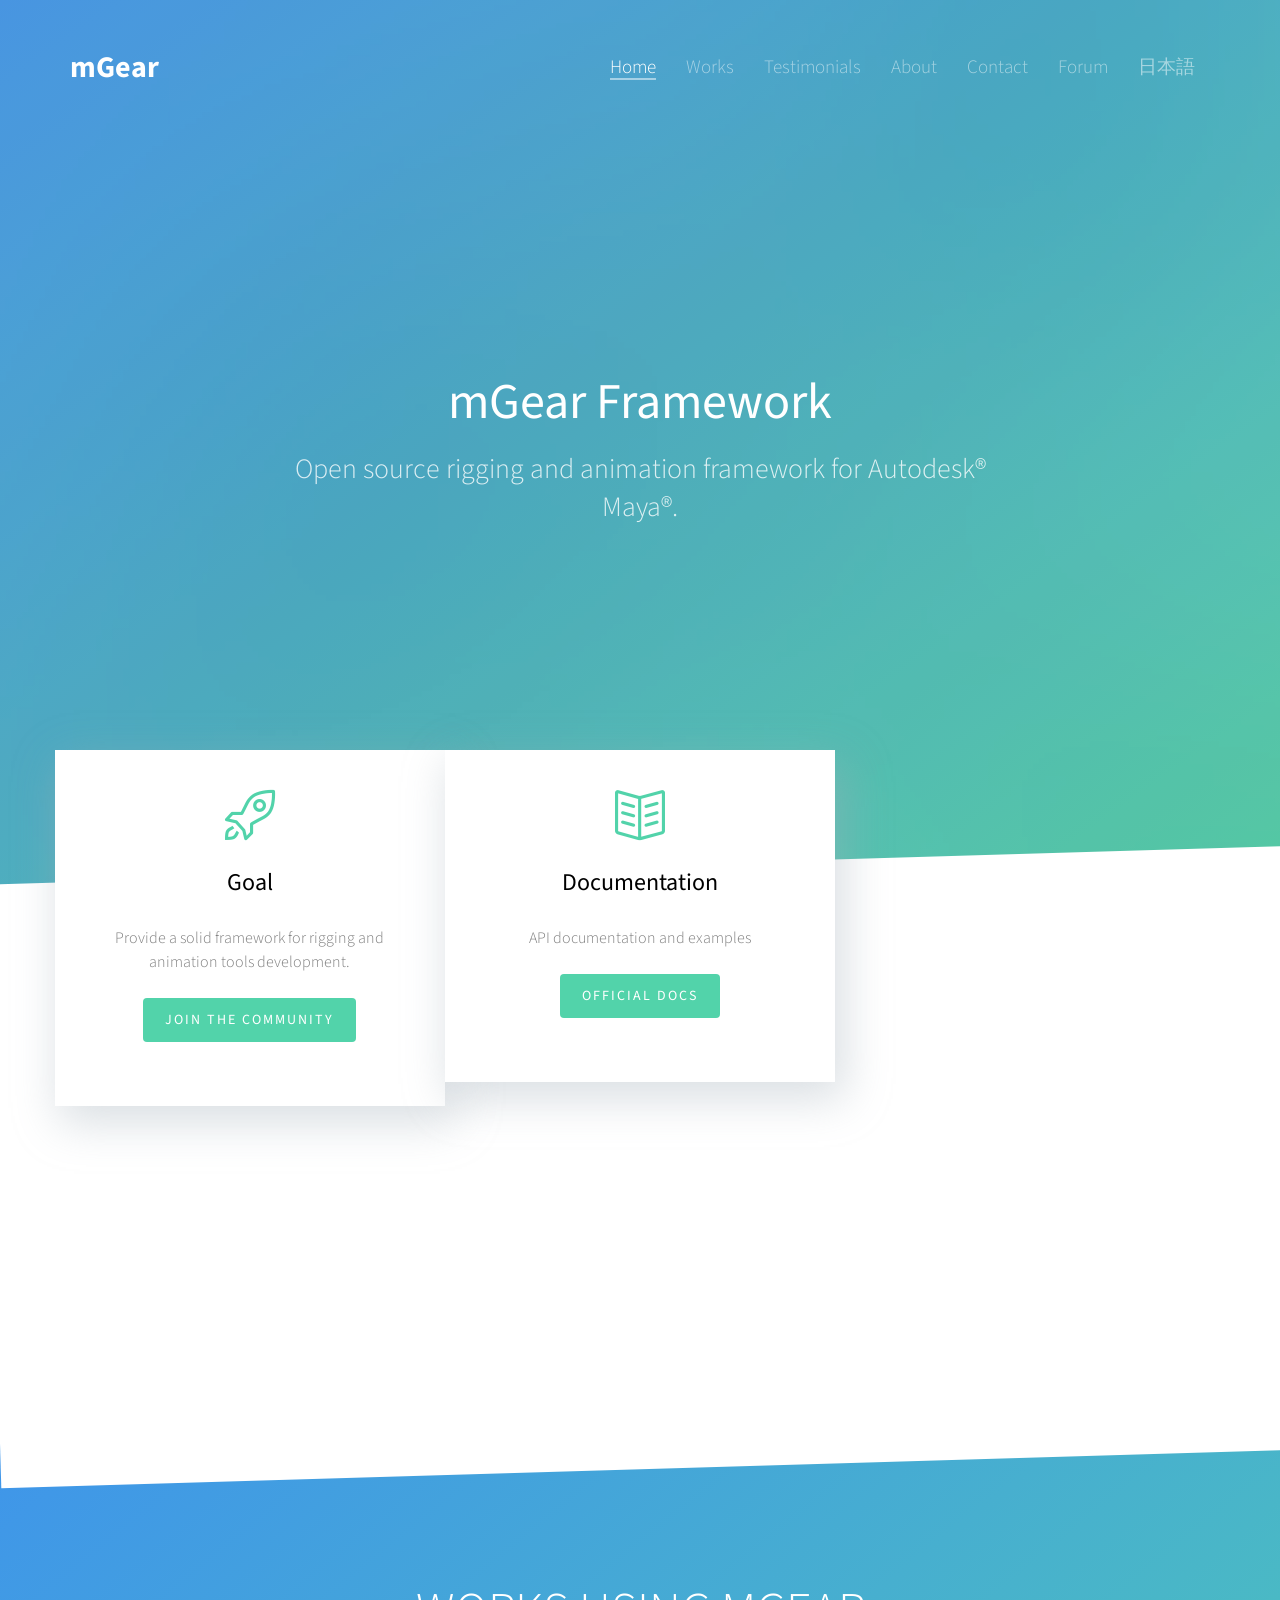
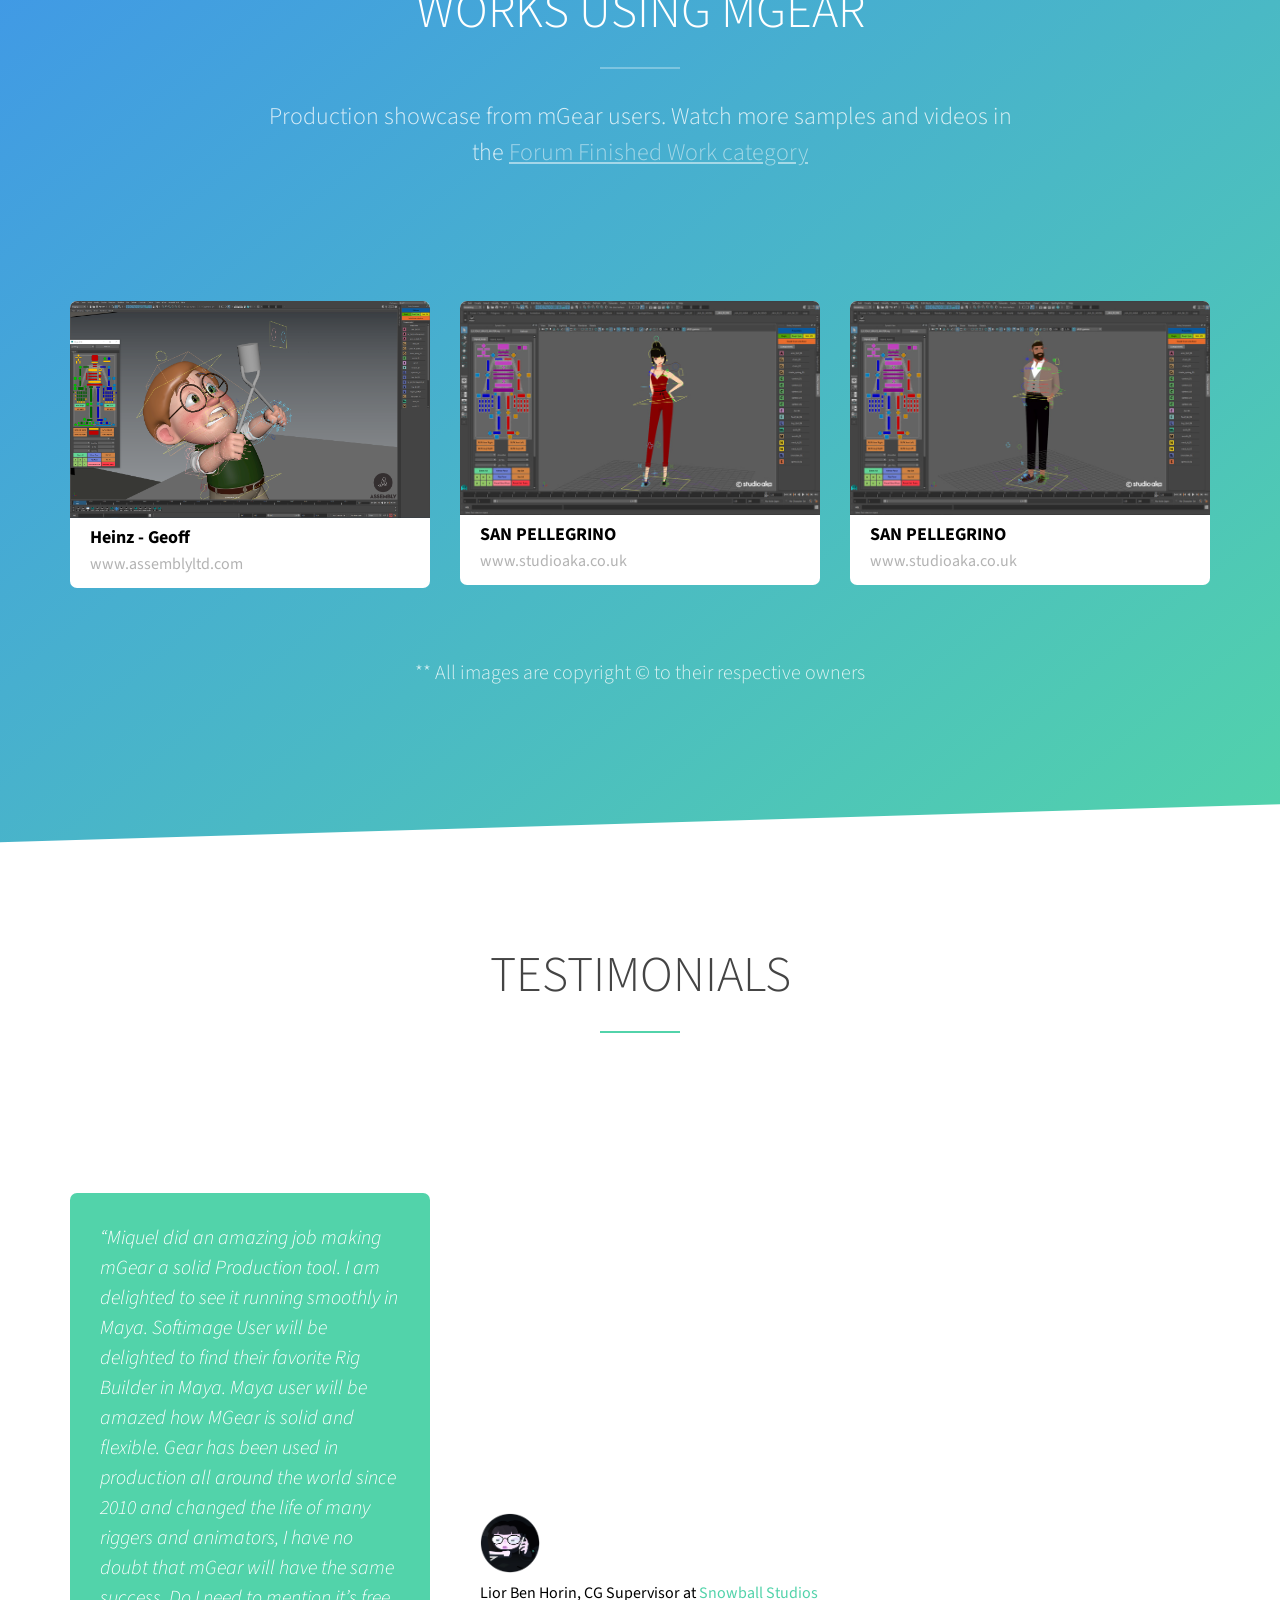
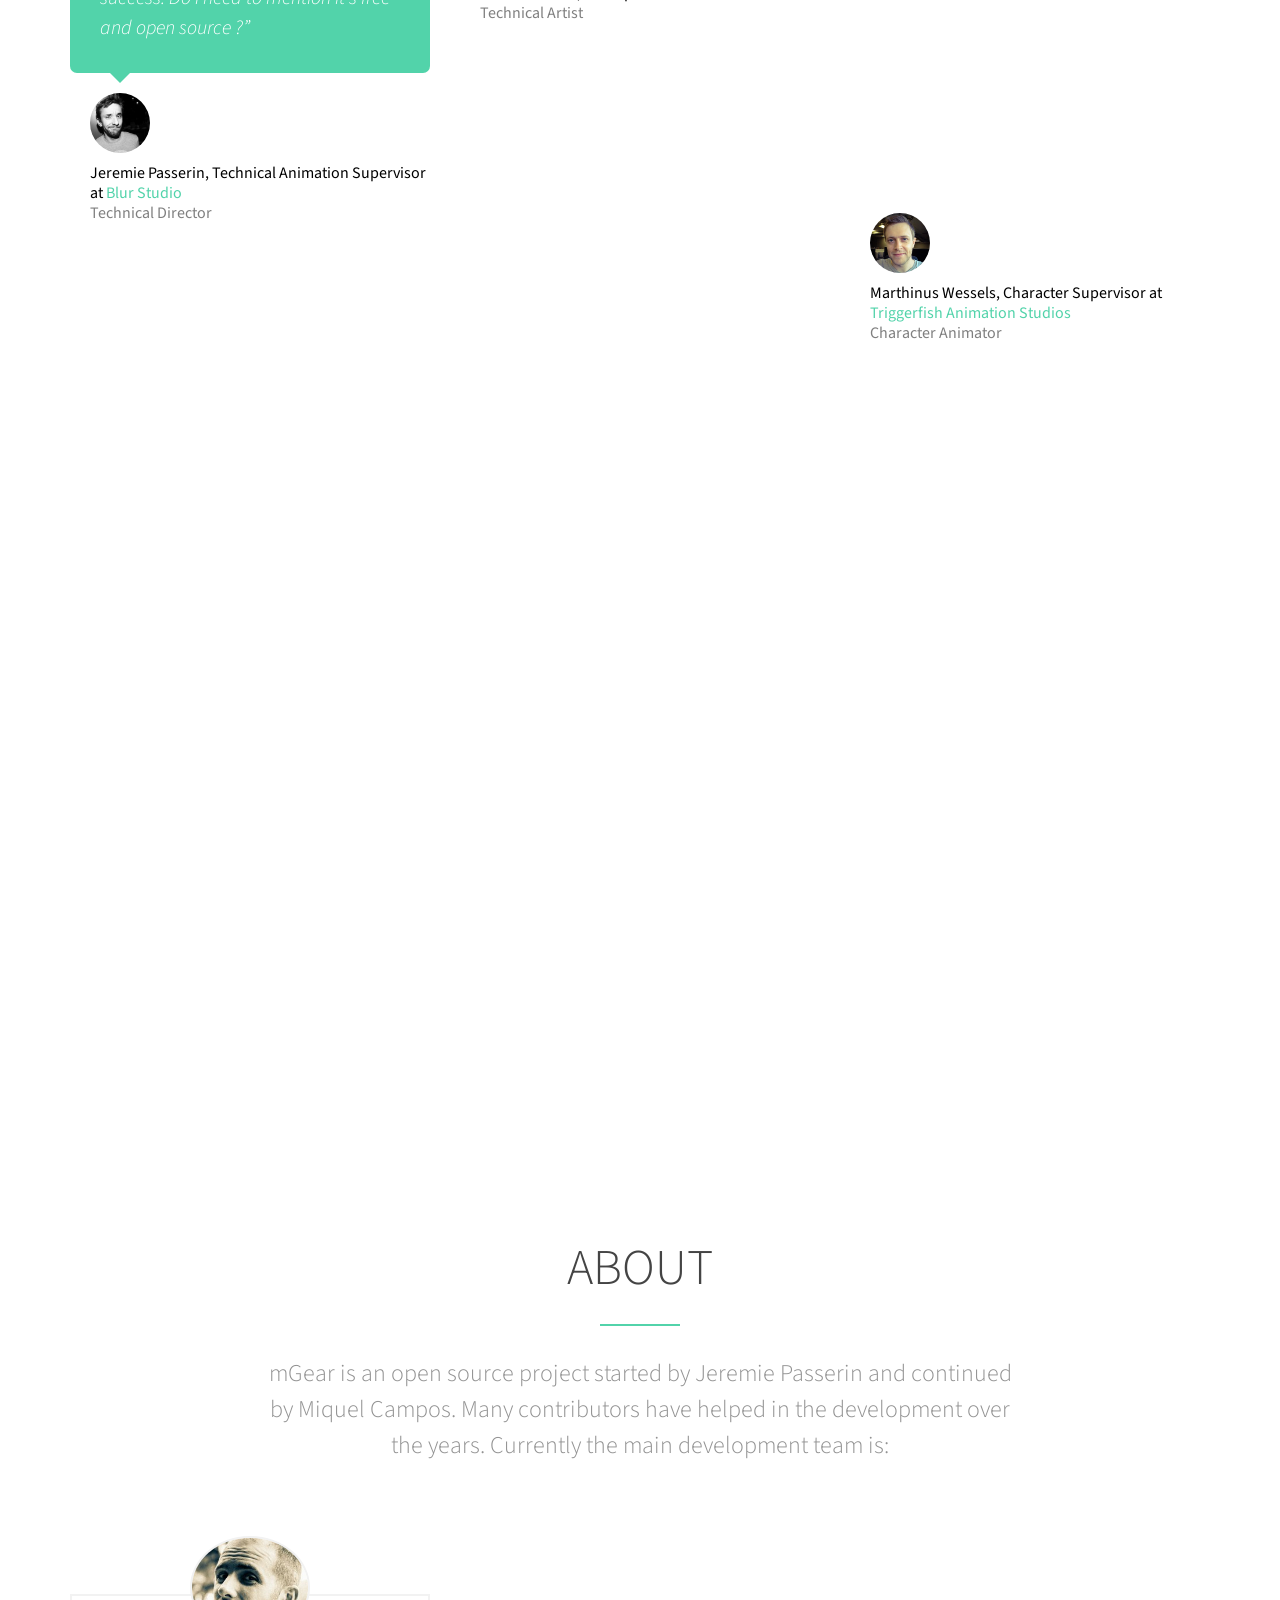
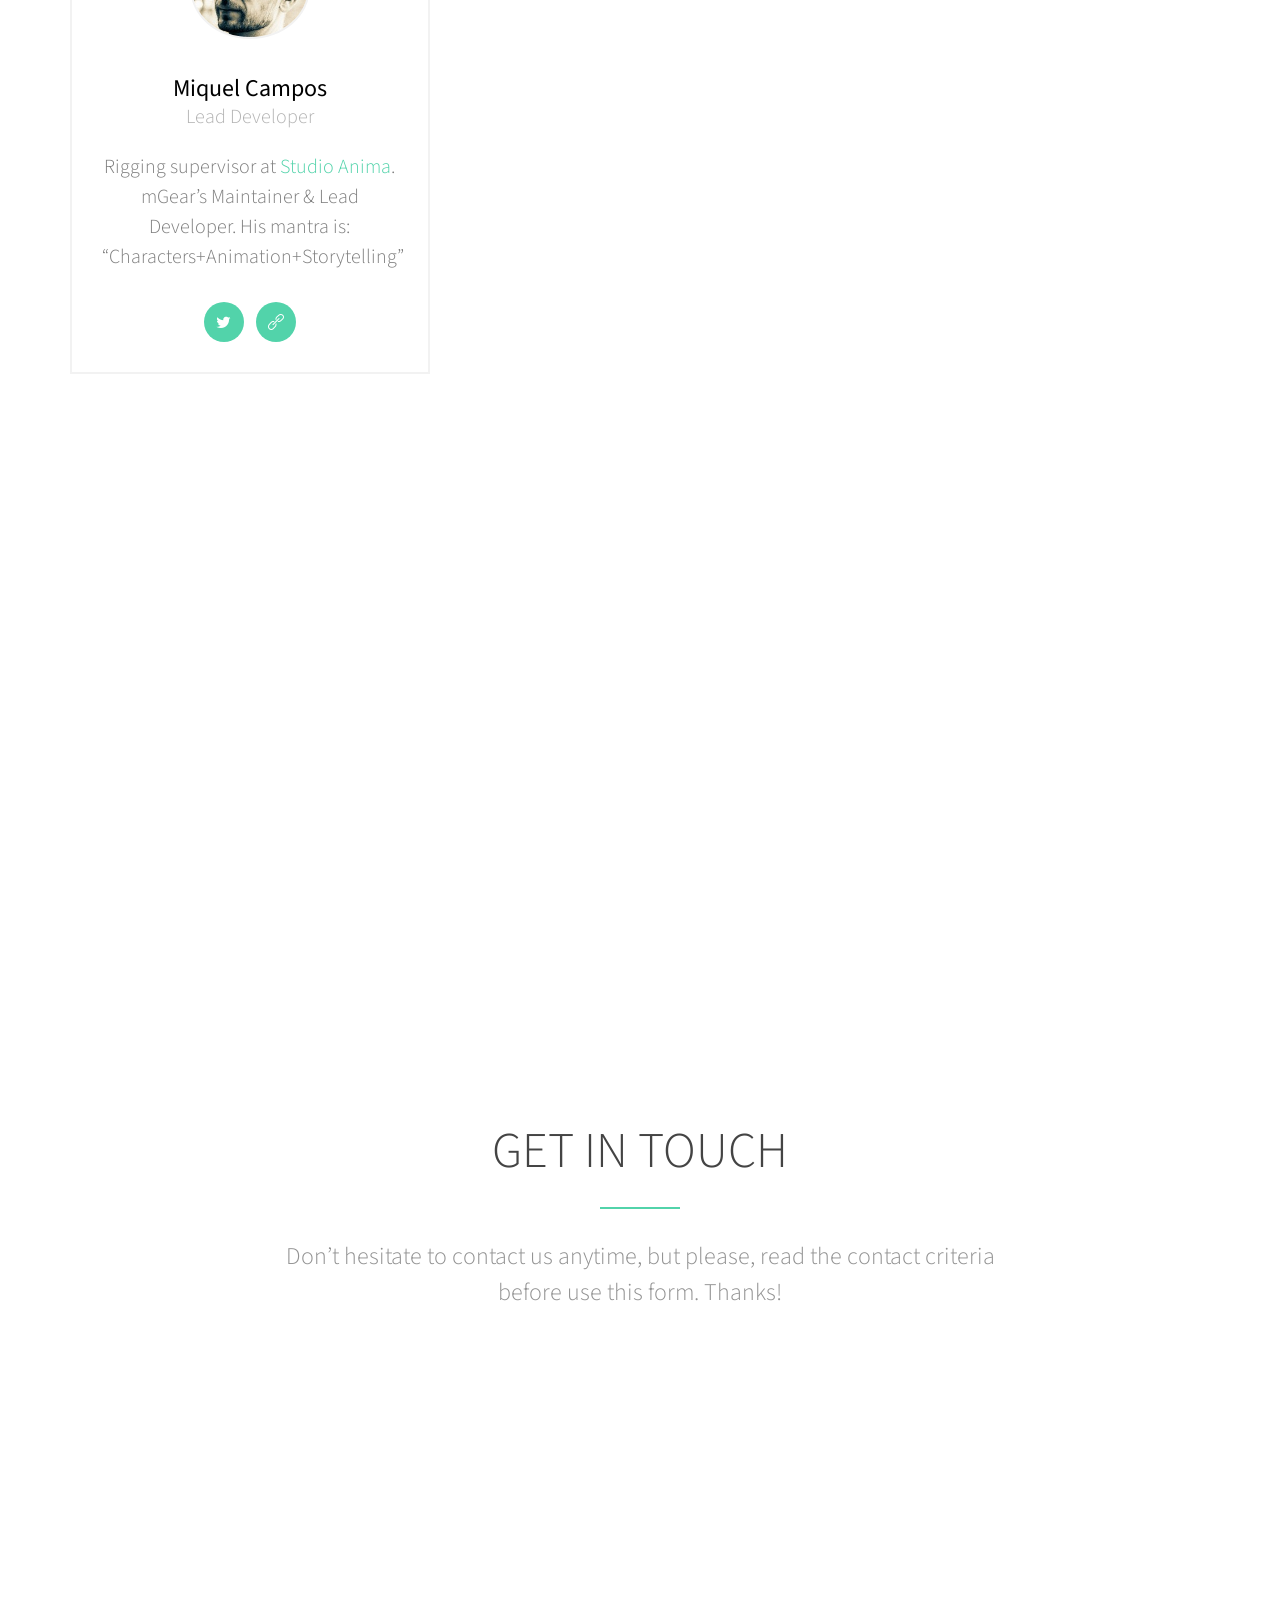
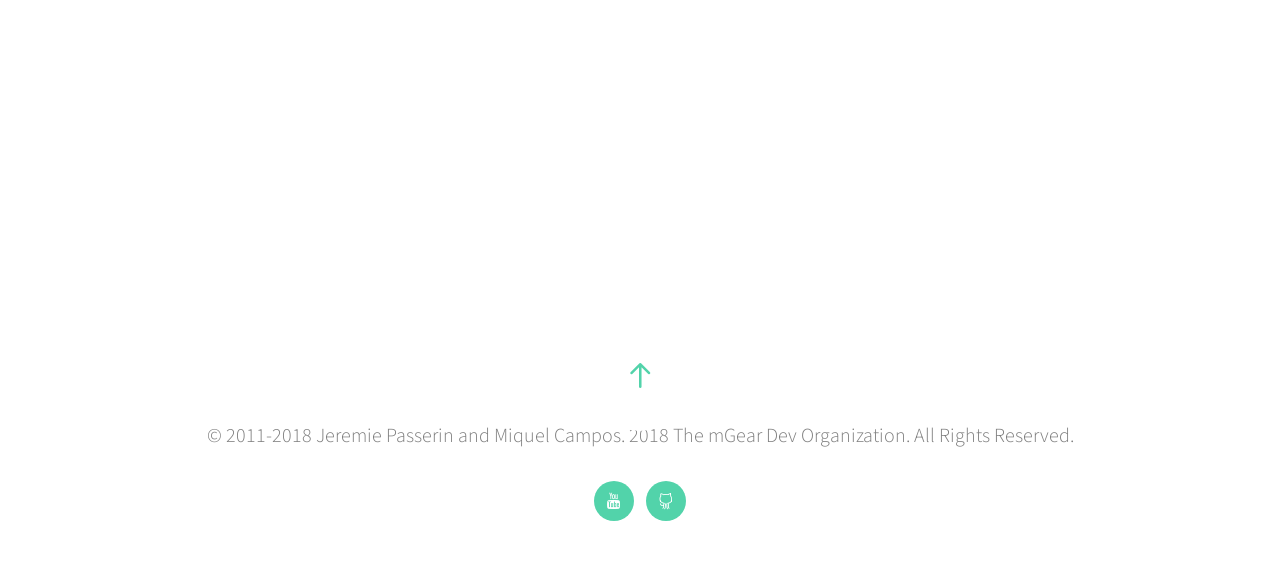
==== commit c000c0f0: "Fix contributors layout" ====
--- a/public/index.html
+++ b/public/index.html
@@ -195,7 +195,7 @@
 						<span>www.assemblyltd.com</span>
 						</div>
 					</a>
-				</div>
+				</div>				
 
 				<div class="clearfix visible-sm-block"></div>
 			
@@ -207,7 +207,7 @@
 						<span>www.studioaka.co.uk</span>
 						</div>
 					</a>
-				</div>
+				</div>				
 
 				<div class="clearfix visible-sm-block"></div>
 			
@@ -219,7 +219,7 @@
 						<span>www.studioaka.co.uk</span>
 						</div>
 					</a>
-				</div>
+				</div>				
 
 				<div class="clearfix visible-sm-block"></div>
 			
@@ -377,6 +377,18 @@
 					</div>
 				</div>
 			
+				<div class="col-md-4">
+					<div class="fh5co-person text-center to-animate">
+						<figure><img src="images/person1.jpg" alt="Person1"></figure>
+						<h3>You?</h3>
+						<span class="fh5co-position">Next Contributor</span>
+						<p>mGear community is always open to new contributors to help with the development.</p>
+						<ul class="social social-circle">
+						
+						</ul>
+					</div>
+				</div>
+			
 			</div>
 		</div>
 	</section>
@@ -457,7 +469,7 @@
 		<div class="container">
 			<div class="">
 				<div class="col-md-12 text-center">
-					<p>&copy; Jeremie Passerin and Miquel Campos. All Rights Reserved.</p>
+					<p>&copy; 2011-2018 Jeremie Passerin and Miquel Campos. 2018 The mGear Dev Organization. All Rights Reserved.</p>
 				</div>
 			</div>
 			<div class="row">
--- a/public/css/style.css
+++ b/public/css/style.css
@@ -972,8 +972,9 @@
   padding: 80px 30px 30px 30px;
   float: left;
   width: 100%;
-  position: relative;
-  /*margin-bottom: 100px;*/
+  height: 380px;
+  position: relative;
+  margin-bottom: 100px;
 }
 @media screen and (max-width: 992px) {
   .fh5co-person {
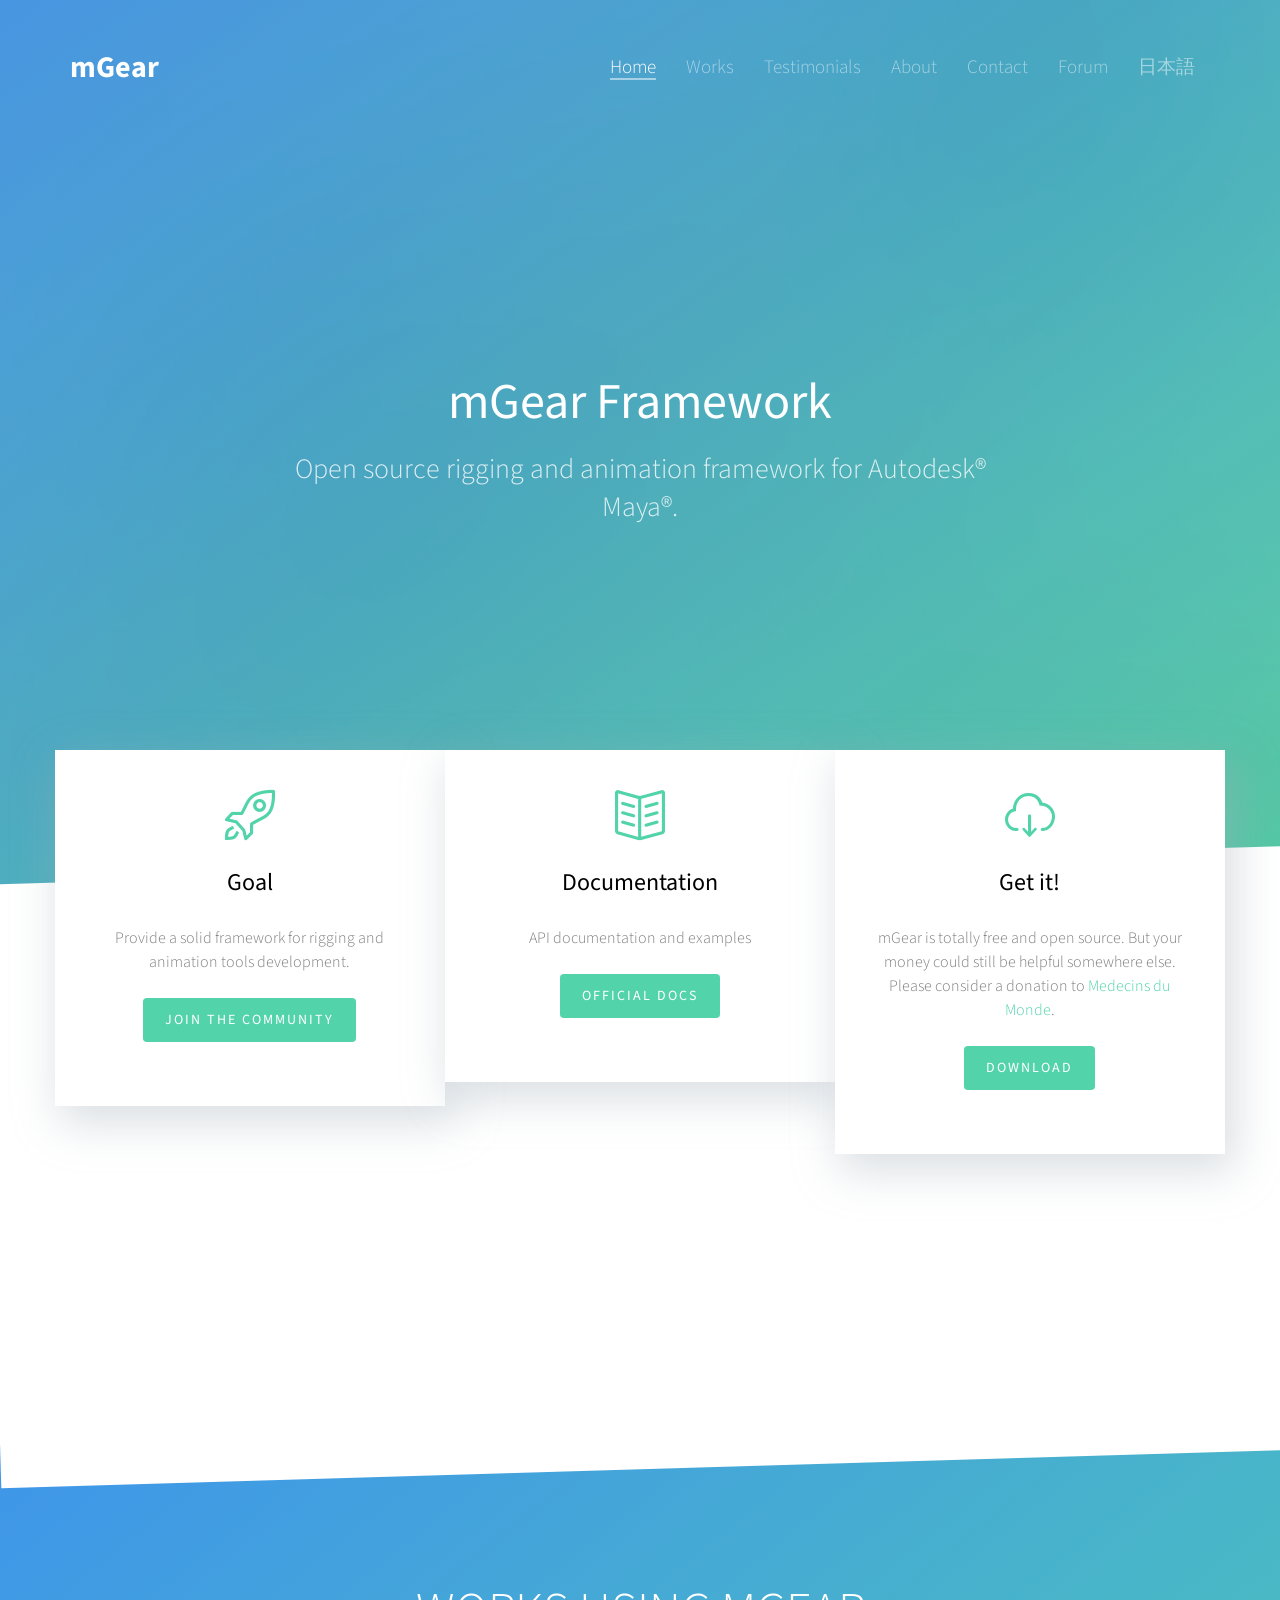
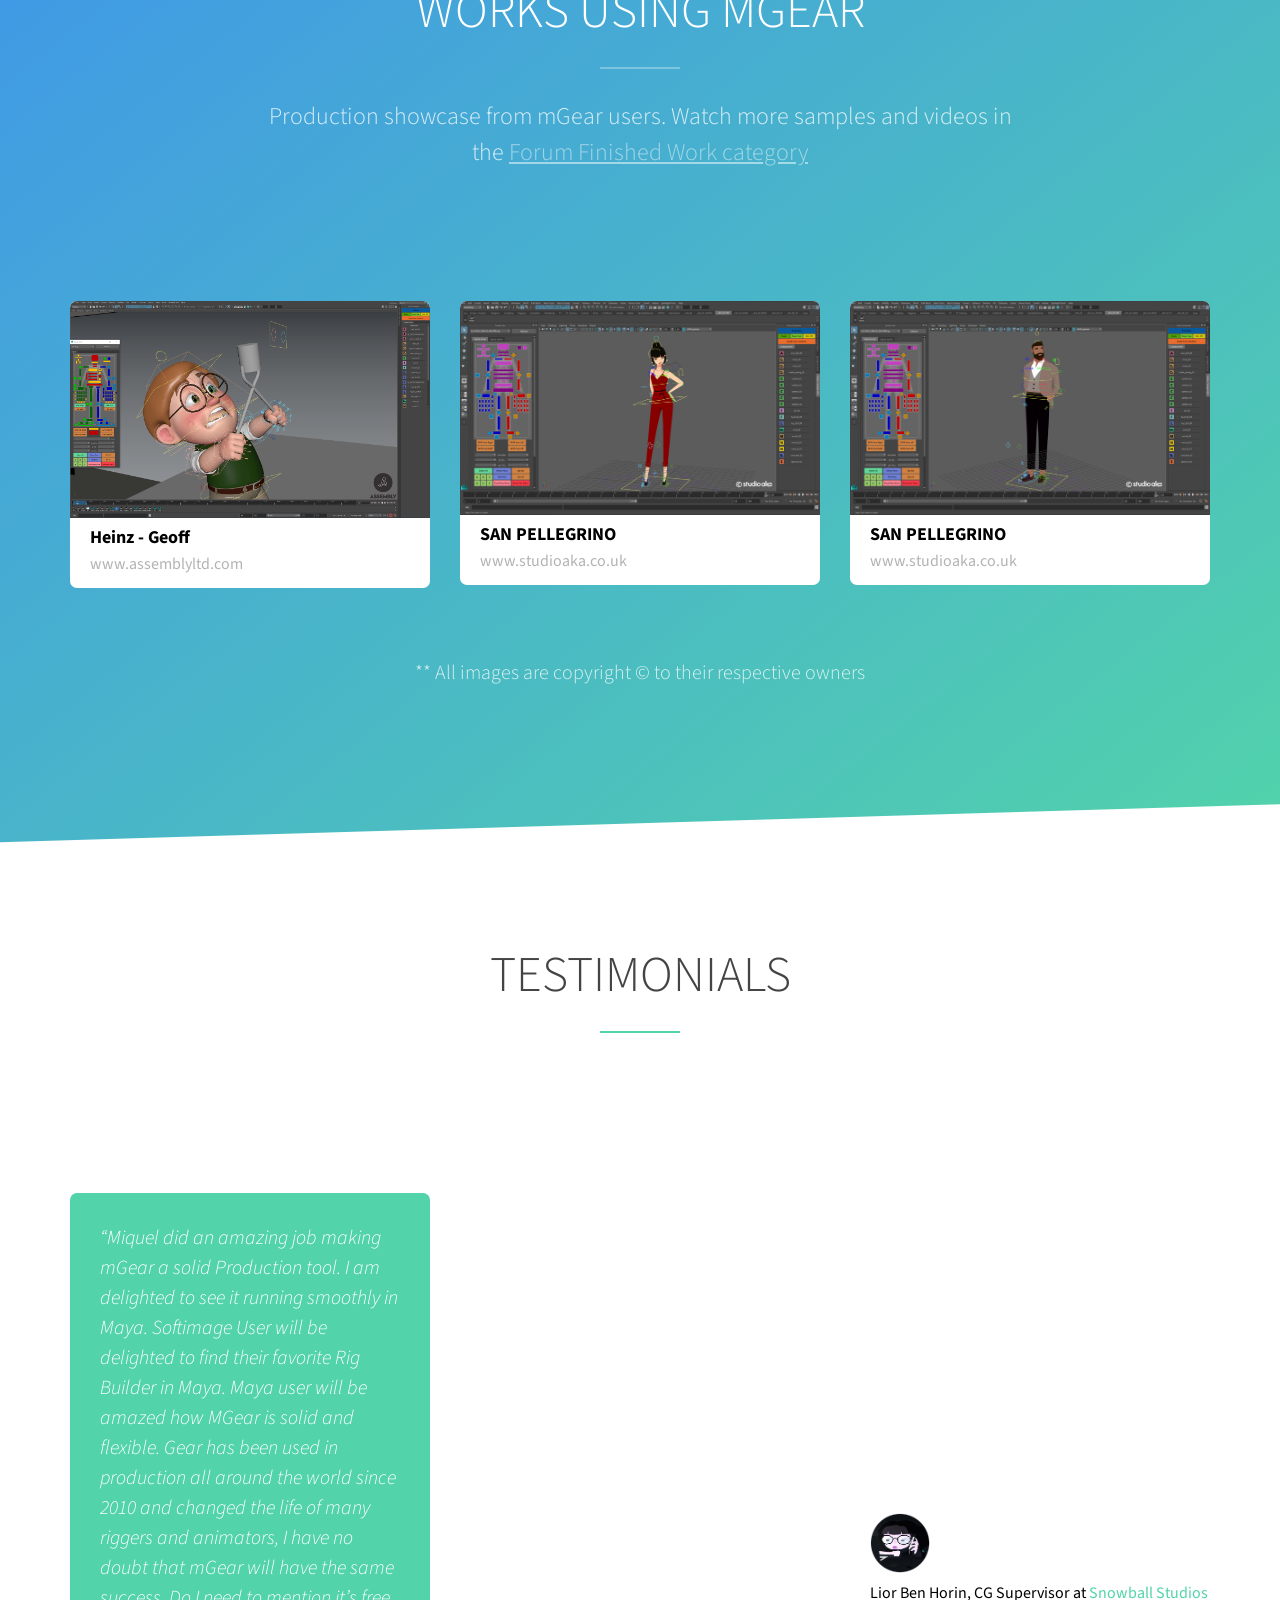
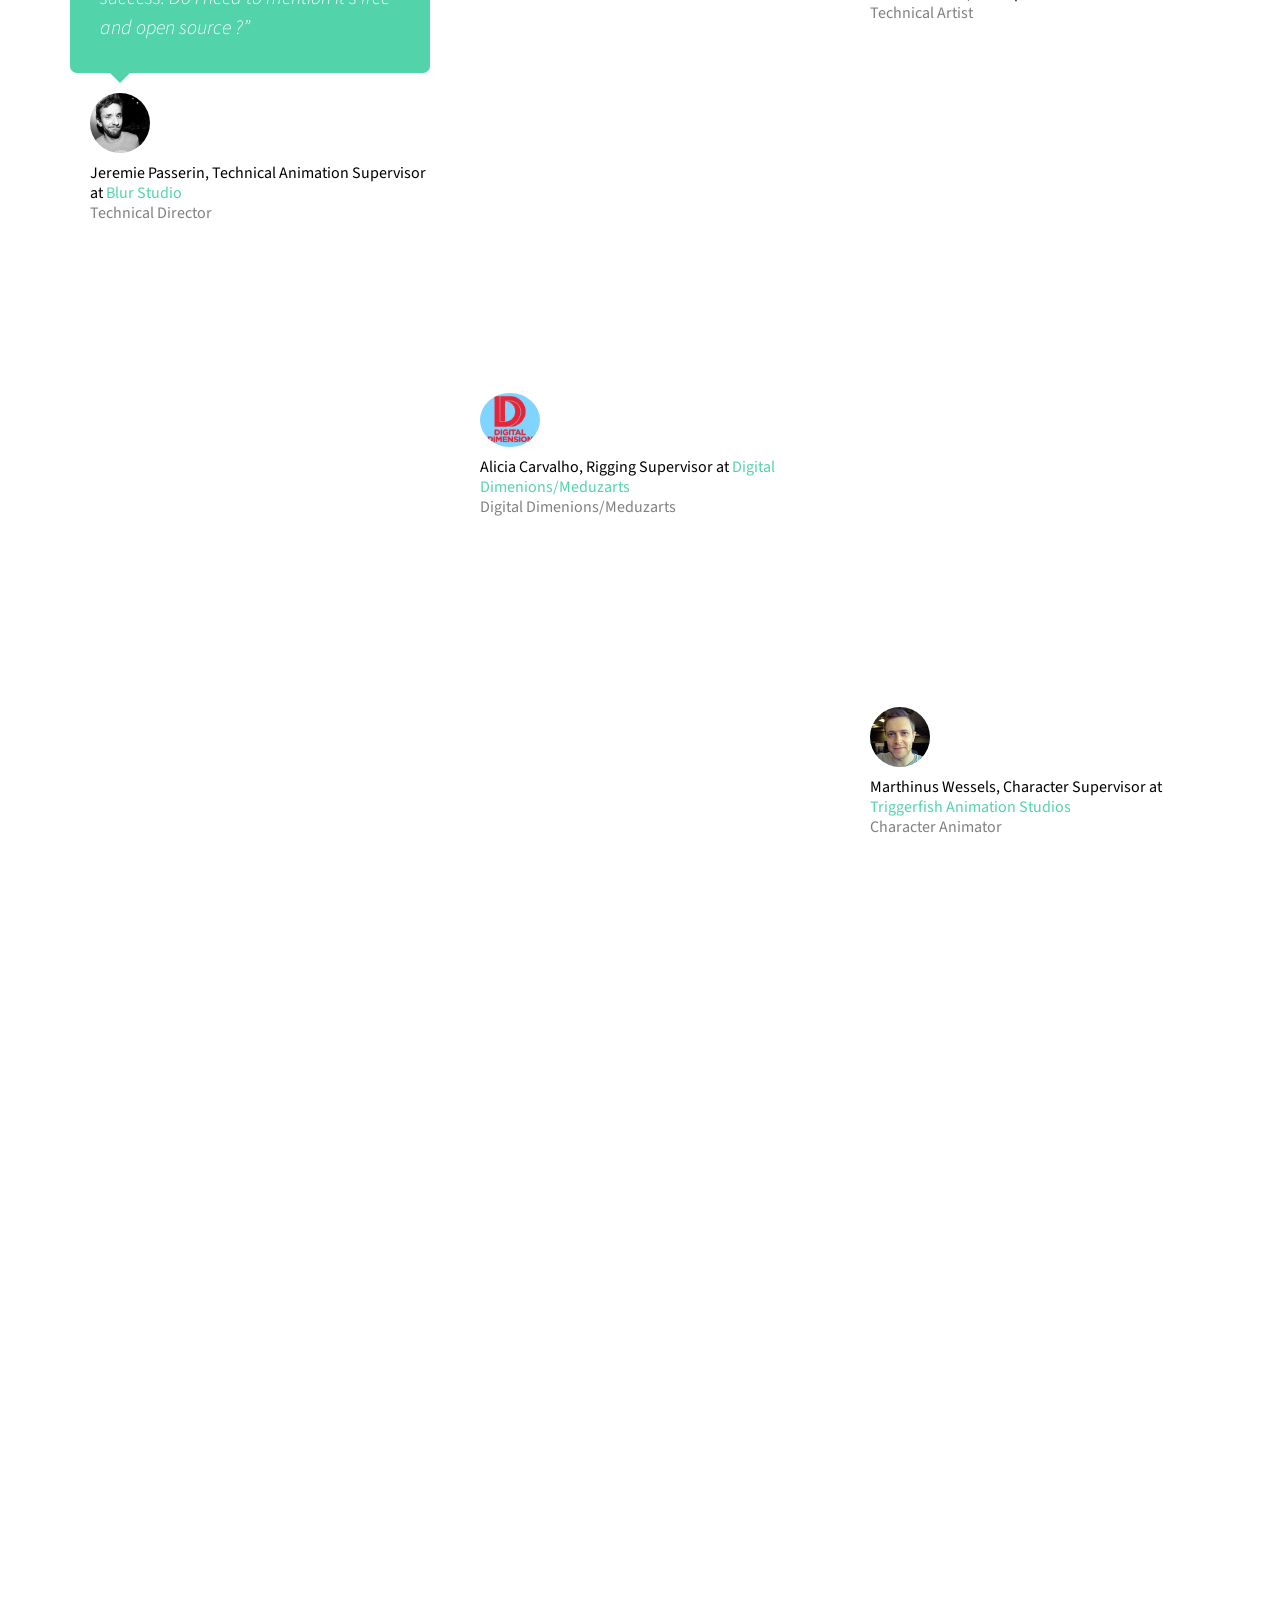
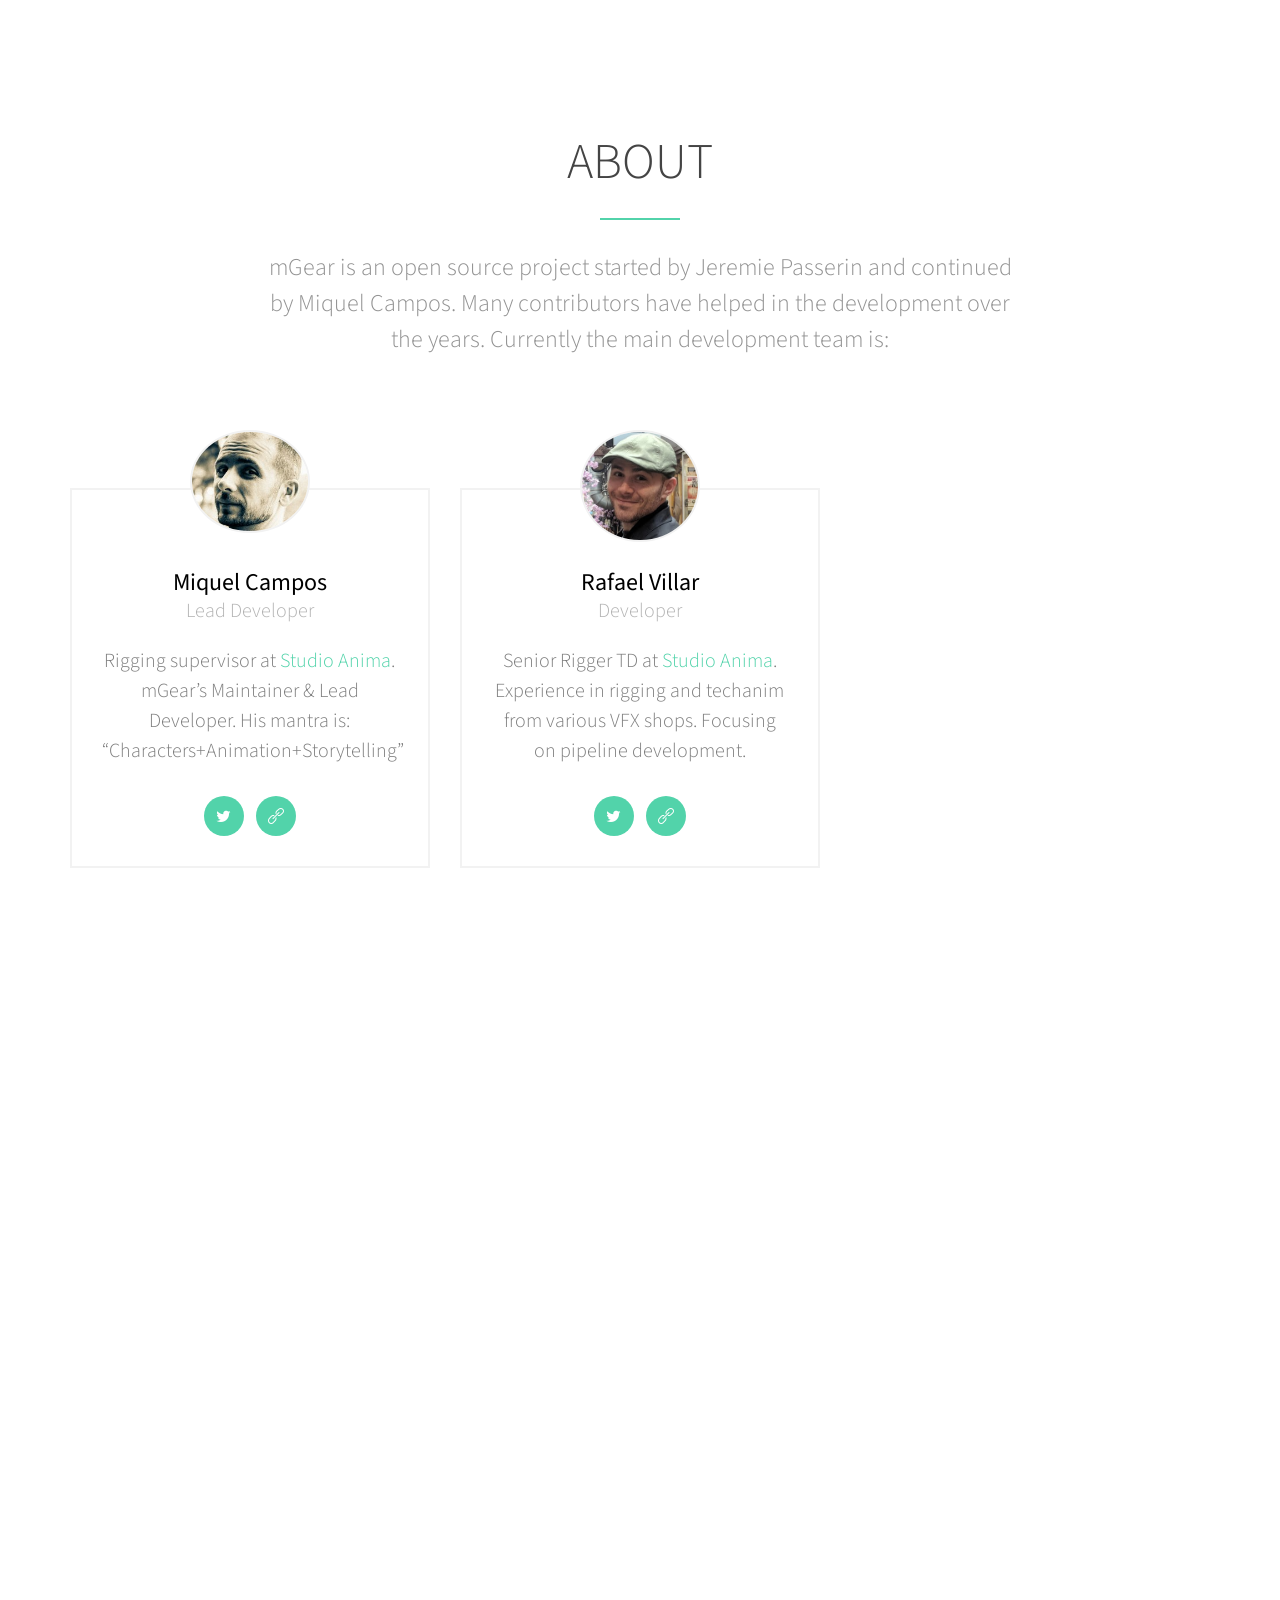
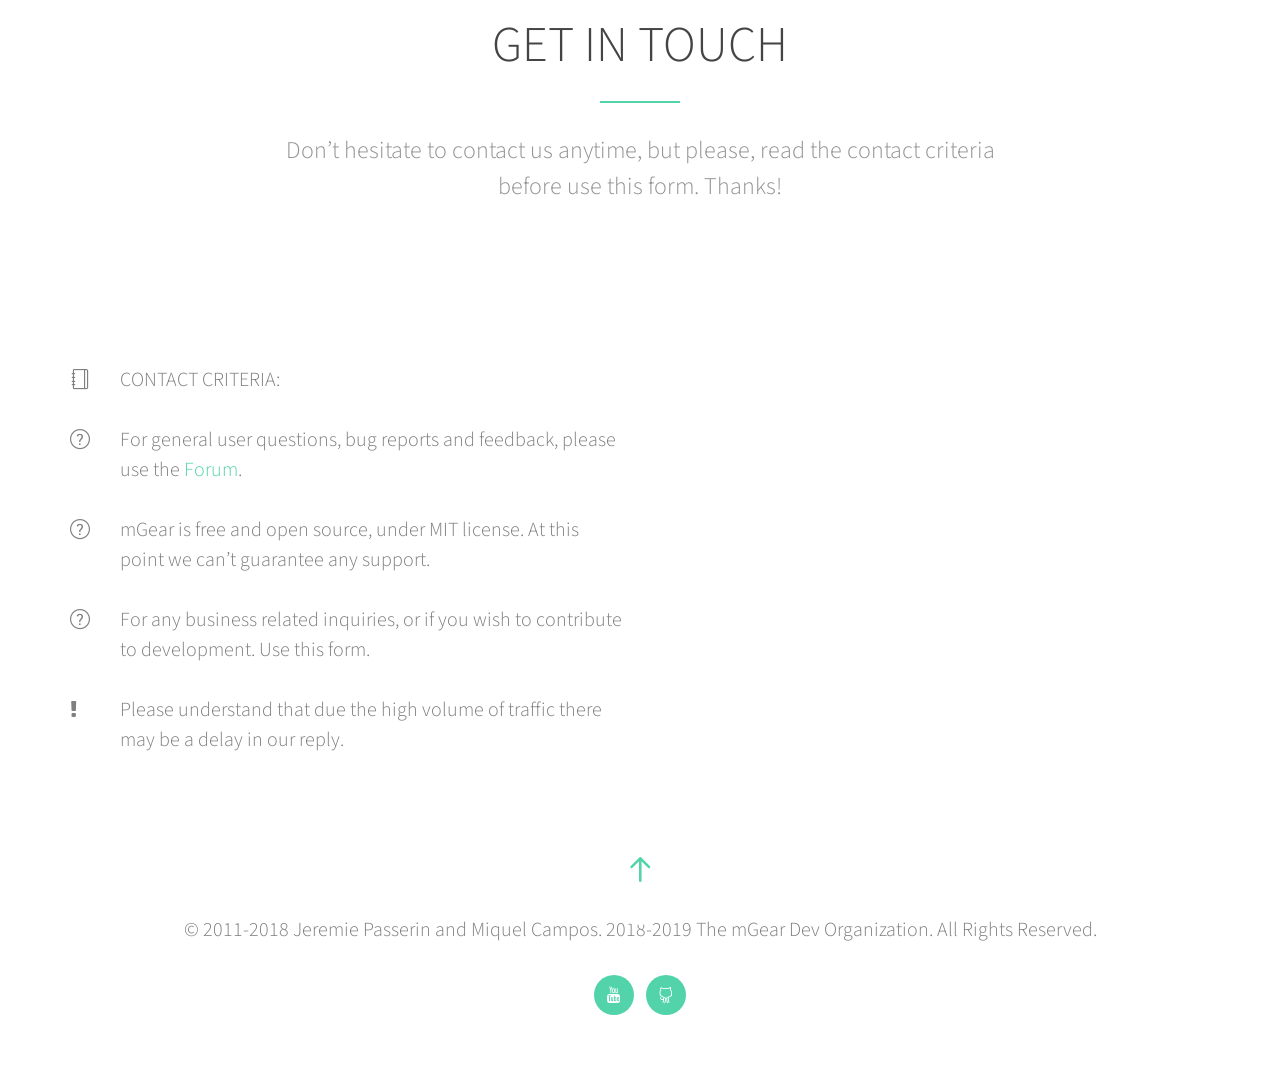
==== commit 849b8aa5: "web update mgear 3.0" ====
--- a/public/index.html
+++ b/public/index.html
@@ -152,7 +152,7 @@
 						<i class="fh5co-intro-icon icon-book-open"></i>
 						<h2>Documentation</h2>
 						<p>API documentation and examples</p>
-						<p><a href="http://www.mgear-framework.com/mgear/" class="btn btn-primary">Official Docs</a></p>
+						<p><a href="http://www.mgear-framework.com/mgear_dist/" class="btn btn-primary">Official Docs</a></p>
 					</div>
 				</div>
 				
@@ -255,8 +255,20 @@
 							<p>&ldquo;Miquel did an amazing job making mGear a solid Production tool. I am delighted to see it running smoothly in Maya. Softimage User will be delighted to find their favorite Rig Builder in Maya. Maya user will be amazed how MGear is solid and flexible. Gear has been used in production all around the world since 2010 and changed the life of many riggers and animators, I have no doubt that mGear will have the same success. Do I need to mention it’s free and open source ?&rdquo;</p>
 						</blockquote>
 						<div class="author to-animate">
-							<figure><img src="images/jeremie_avatar.jpg" alt="Person2"></figure>
+							<figure><img src="images/jeremie_avatar.jpg" alt="Jeremie Passerin"></figure>
 							<p>Jeremie Passerin, Technical Animation Supervisor at  <a href="http://www.blur.com/" target="_blank">Blur Studio</a> <span class="subtext">Technical Director</span></p>
+						</div>
+					</div>
+				</div>
+			
+				<div class="col-md-4">
+					<div class="box-testimony">
+						<blockquote class="to-animate-2">
+							<p>&ldquo;mGear has proven to be a stable, efficient solution for our rigging pipeline. It&rsquo;s flexible enough that we&rsquo;ve used it on cartoony series such as Zafari, and also for game cinematics such as Ubisoft’s Tom Clancy&rsquo;s Rainbow Six Siege.  It&rsquo;s very straightforward, so the learning curve isn&rsquo;t extremely steep for onboarding new artists, and there aren&rsquo;t a lot of clicks and/or steps to get you from template to build. This may seem inconsequential, but in a production environment where deadlines can be tight, this is quite essential. Under the hood, there&rsquo;s also  quite a number of attributes available that allow you adjust the rig to your needs. Miquel has been a delight to work with any time that we&rsquo;ve had questions, or flagged concerns, and I really wouldn&rsquo;t hesitate to recommend this product to any studio or personal user. &rdquo;</p>
+						</blockquote>
+						<div class="author to-animate">
+							<figure><img src="images/digitaldimension.png" alt="Alicia Carvalho"></figure>
+							<p>Alicia Carvalho,  Rigging Supervisor at <a href="http://www.digitaldimension.com/ " target="_blank">Digital Dimenions/Meduzarts</a> <span class="subtext">Digital Dimenions/Meduzarts</span></p>
 						</div>
 					</div>
 				</div>
@@ -469,7 +481,7 @@
 		<div class="container">
 			<div class="">
 				<div class="col-md-12 text-center">
-					<p>&copy; 2011-2018 Jeremie Passerin and Miquel Campos. 2018 The mGear Dev Organization. All Rights Reserved.</p>
+					<p>&copy; 2011-2018 Jeremie Passerin and Miquel Campos. 2018-2019 The mGear Dev Organization. All Rights Reserved.</p>
 				</div>
 			</div>
 			<div class="row">
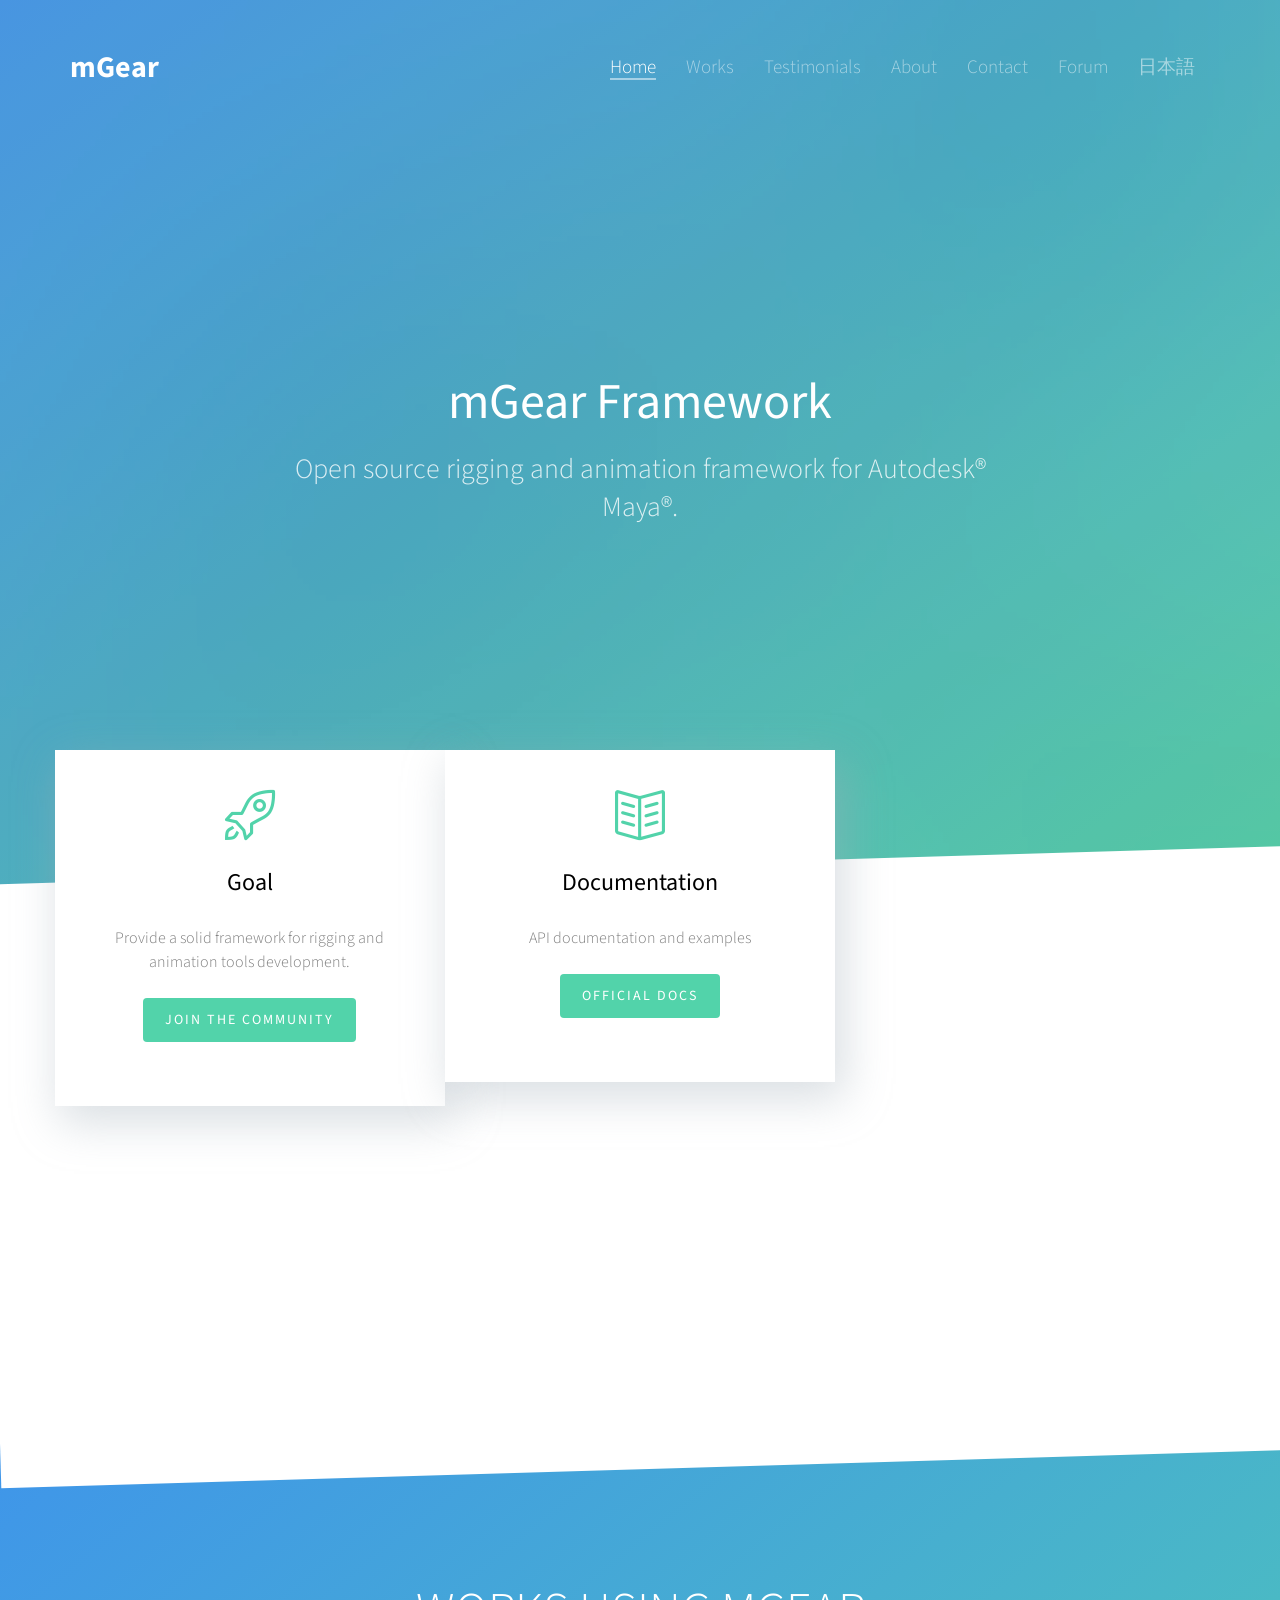
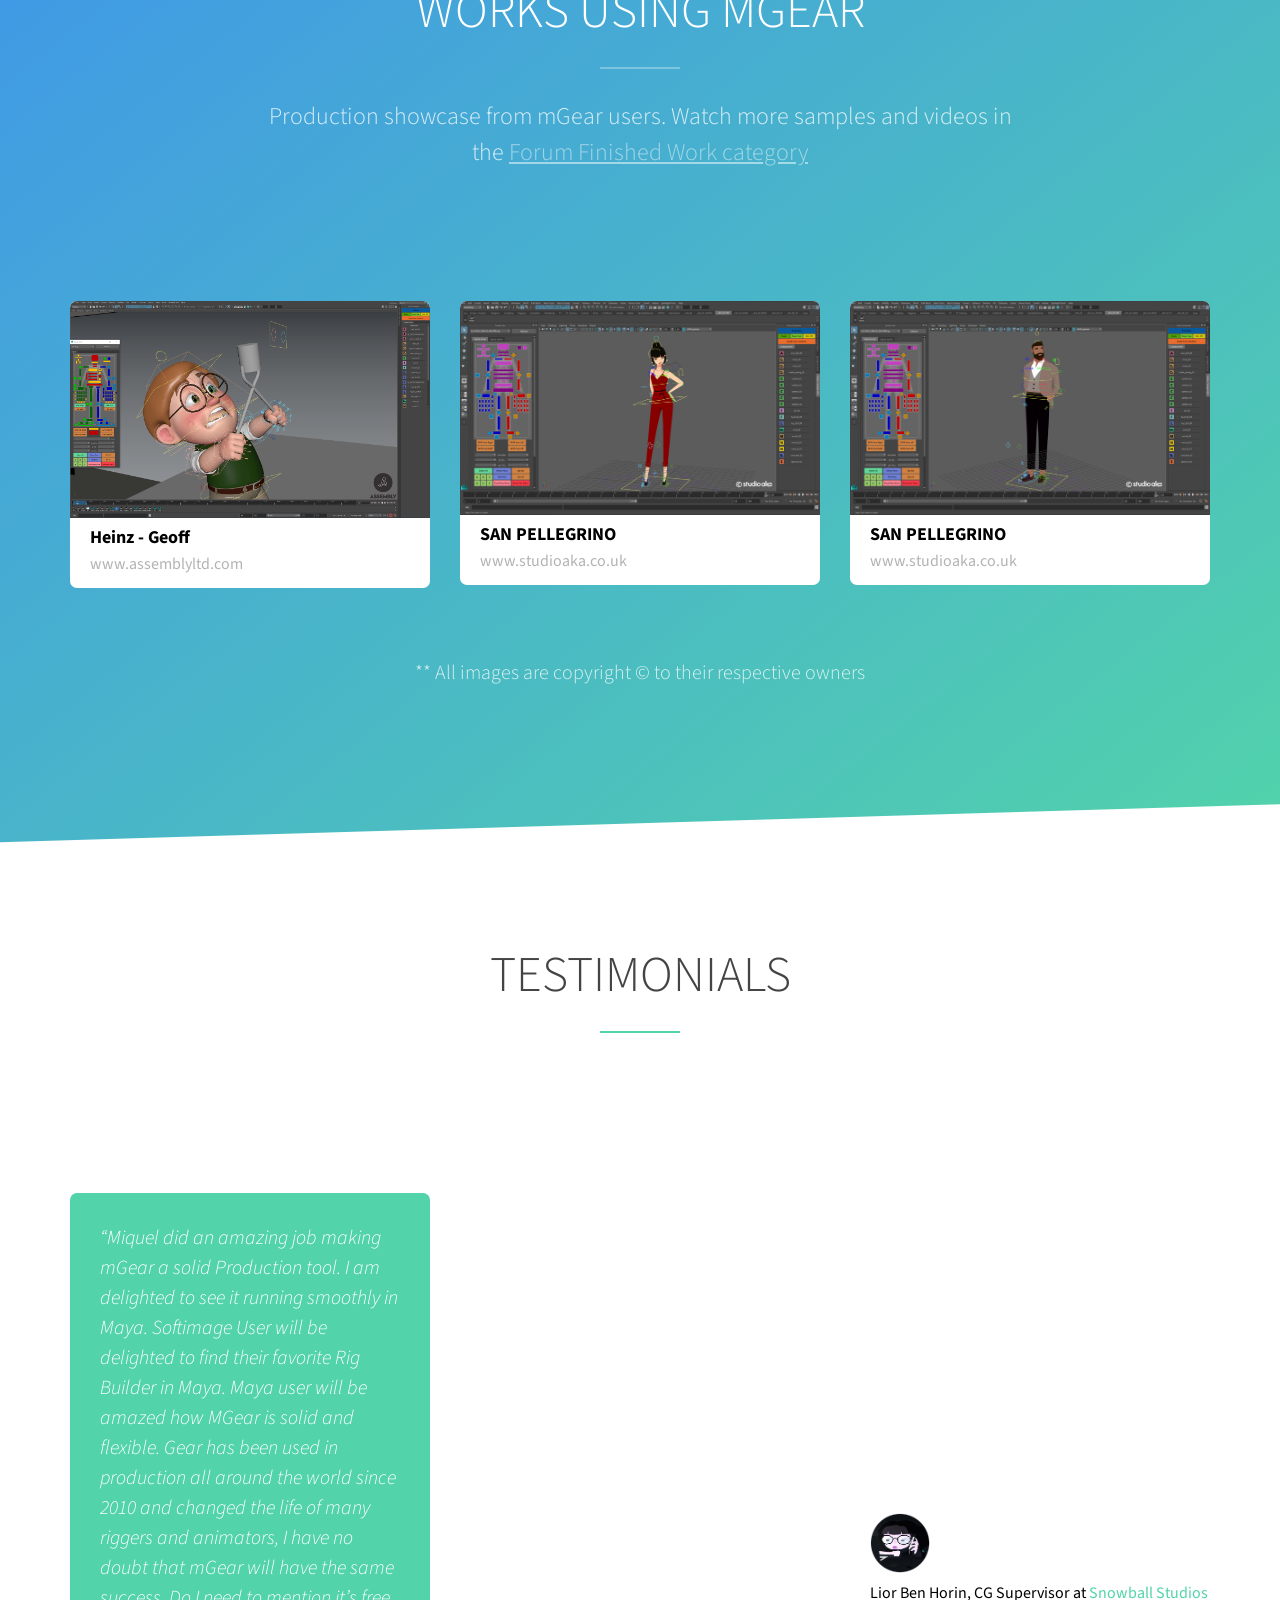
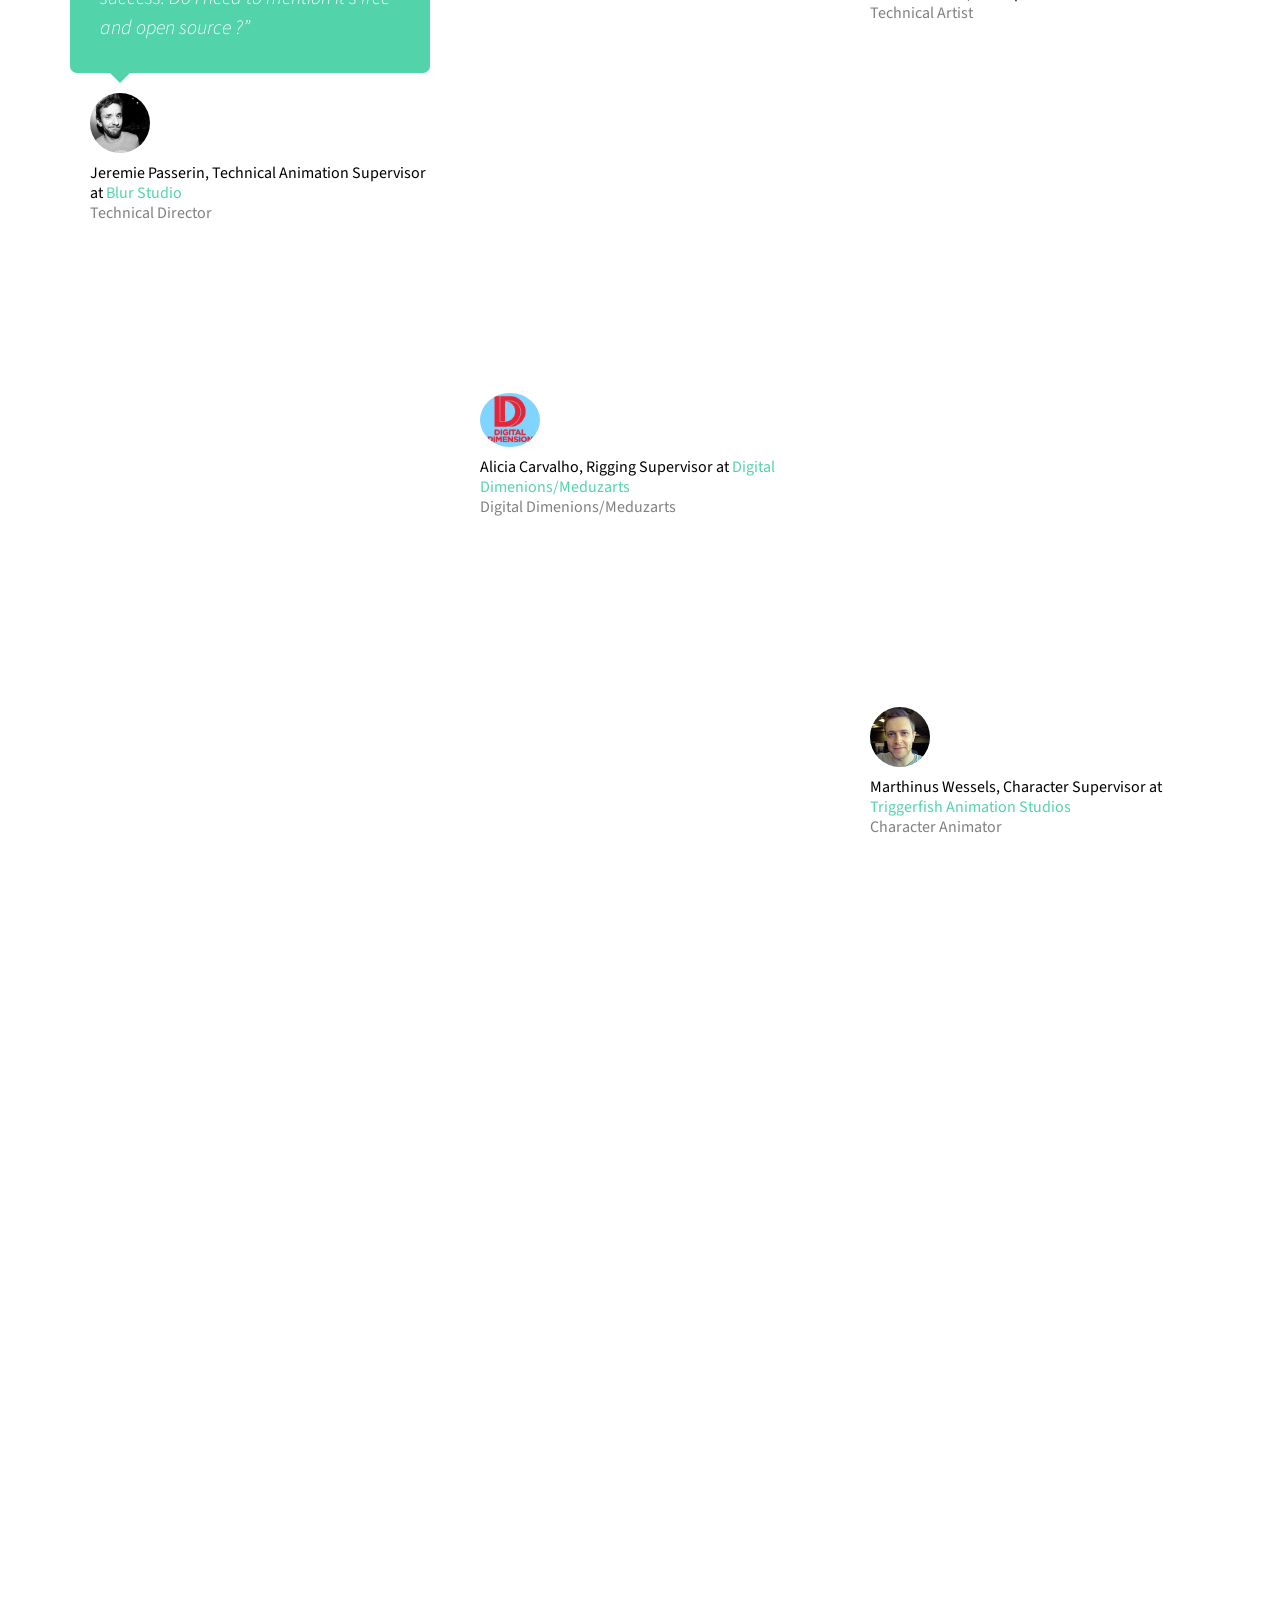
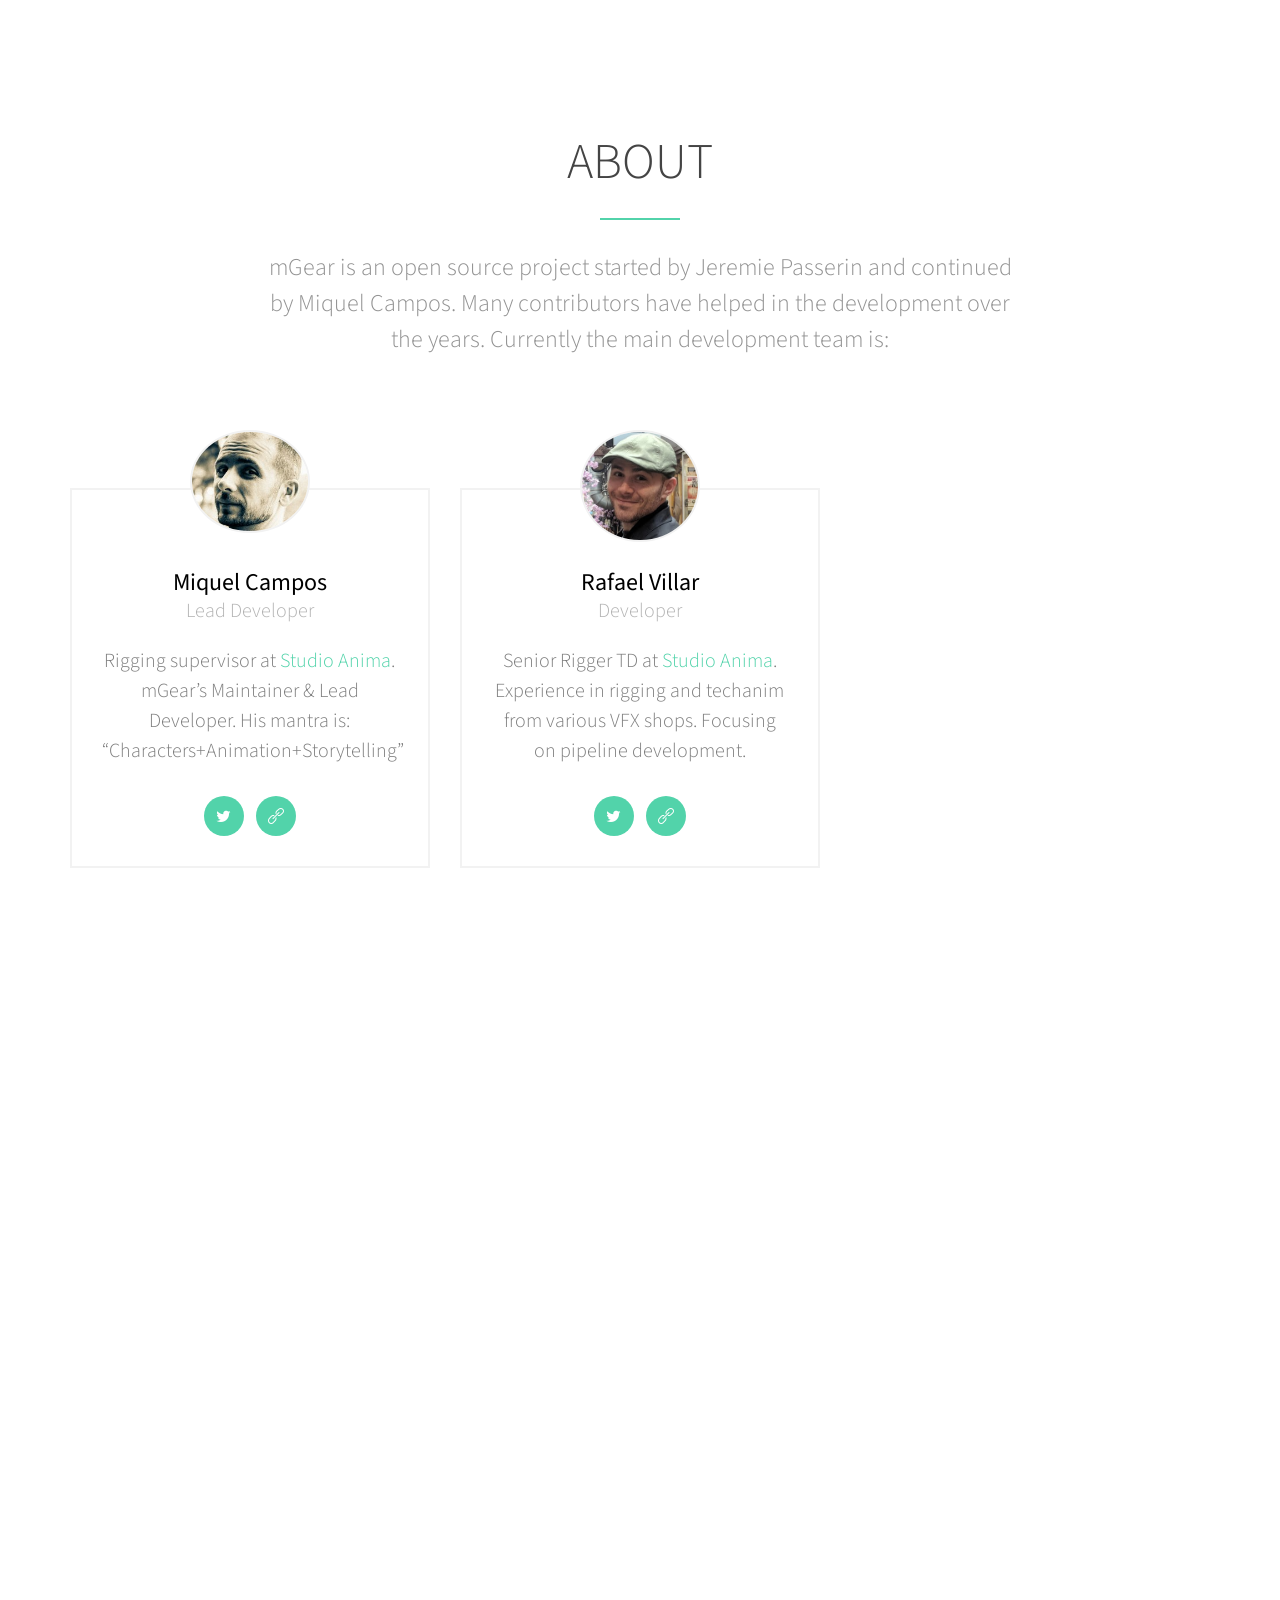
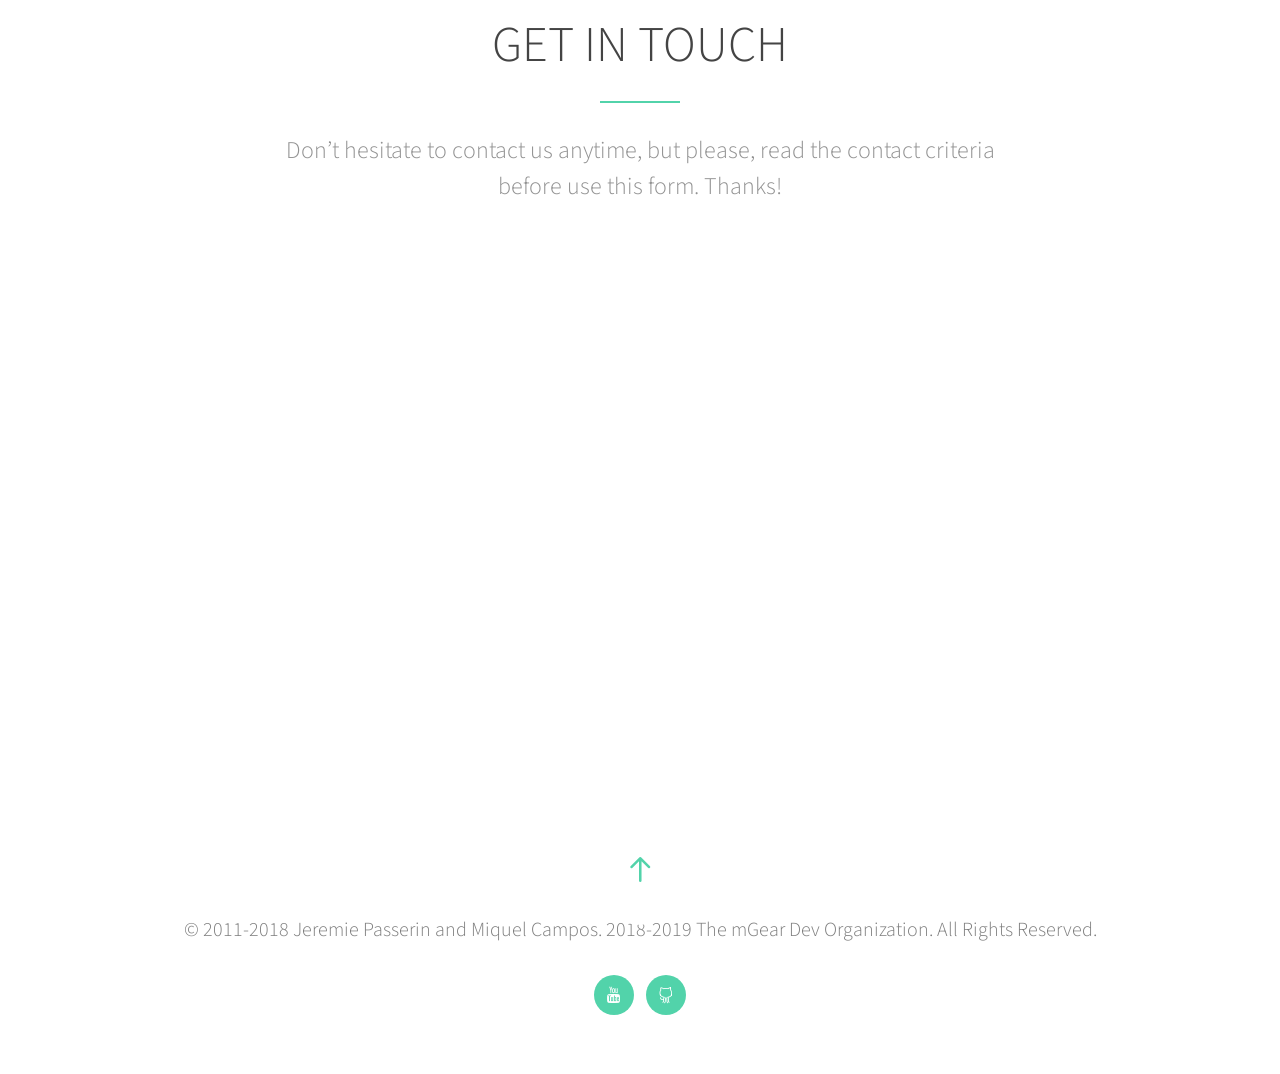
==== commit 0c38bea5: "update download link" ====
--- a/public/index.html
+++ b/public/index.html
@@ -163,7 +163,7 @@
 						<i class="fh5co-intro-icon icon-cloud-download"></i>
 						<h2>Get it!</h2>
 						<p>mGear is totally free and open source. But your money could still be helpful somewhere else. Please consider a donation to <a href="https://dons.medecinsdumonde.org/b/my-donation" target="_blank">Medecins du Monde</a>.</p>
-						<p><a href="https://github.com/mgear-dev/mgear/releases" class="btn btn-primary">Download</a></p>
+						<p><a href="https://github.com/mgear-dev/mgear_dist/releases" class="btn btn-primary">Download</a></p>
 					</div>
 				</div>
 				
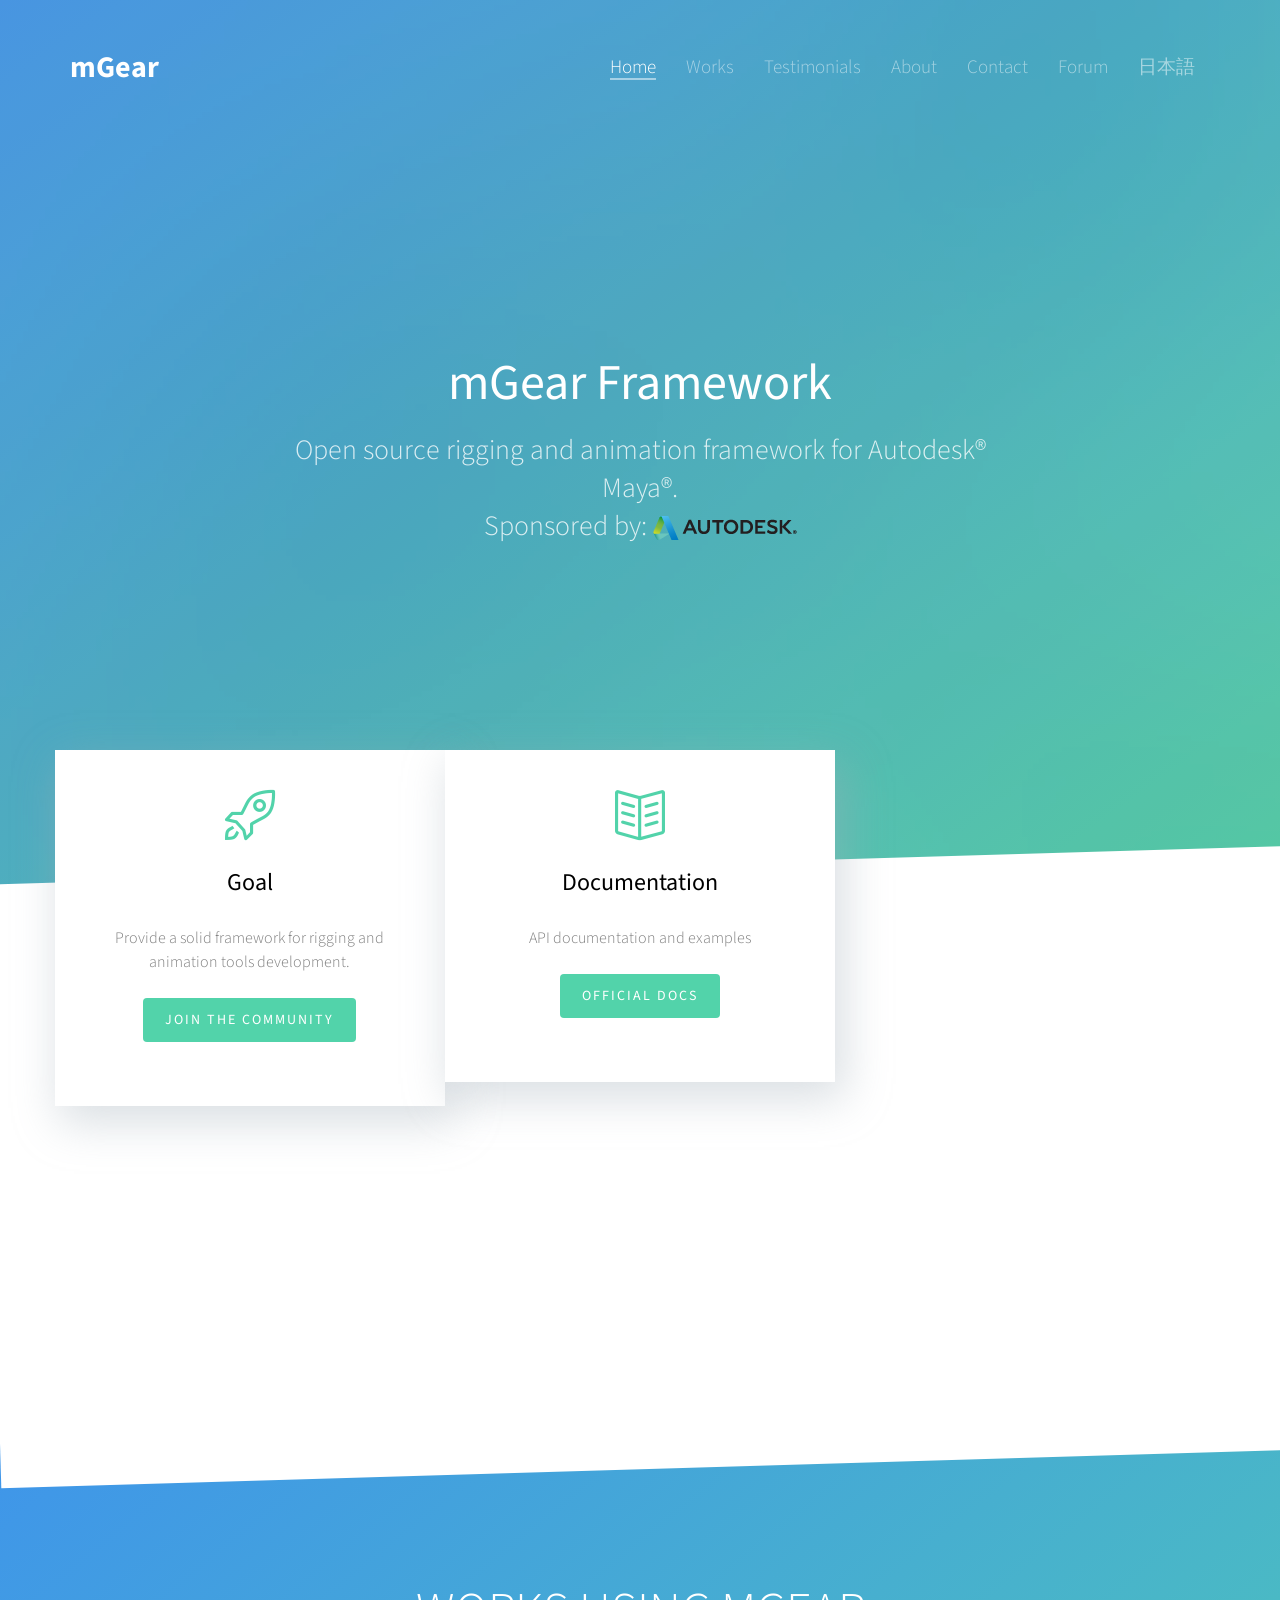
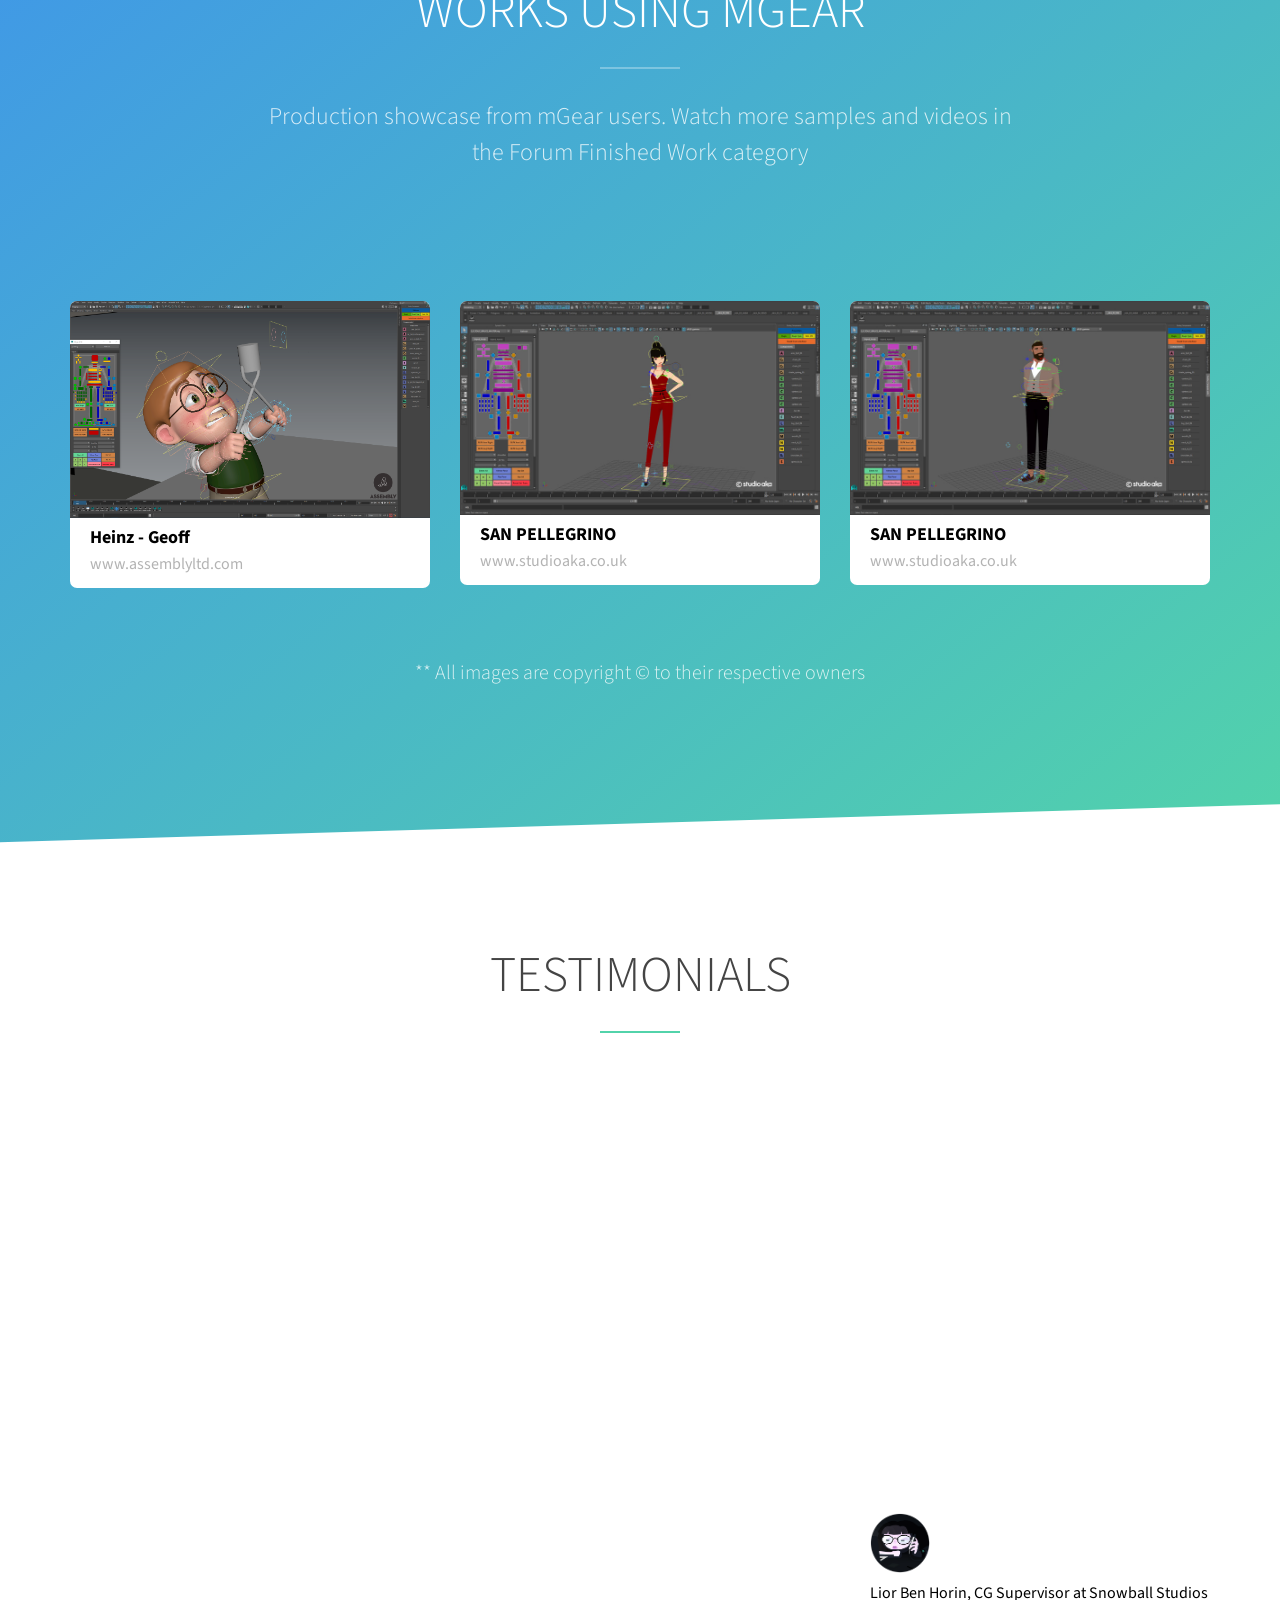
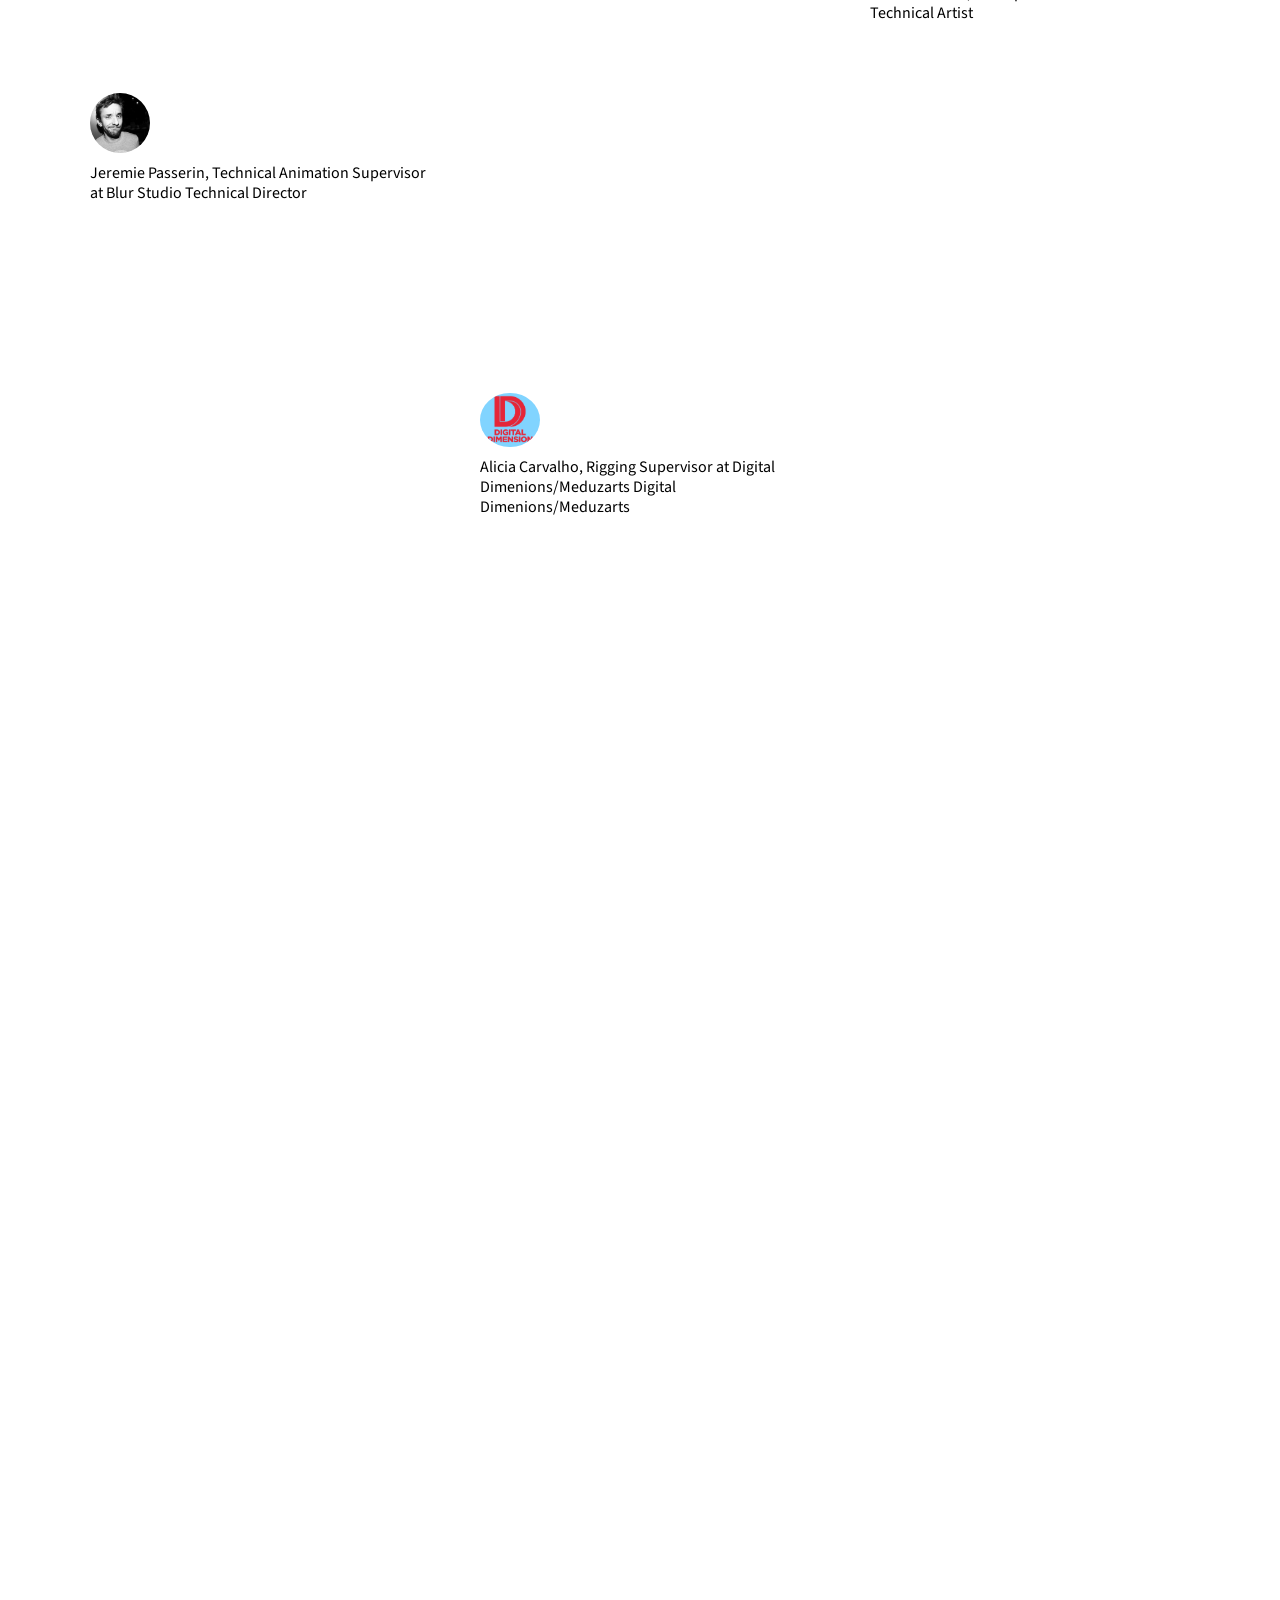
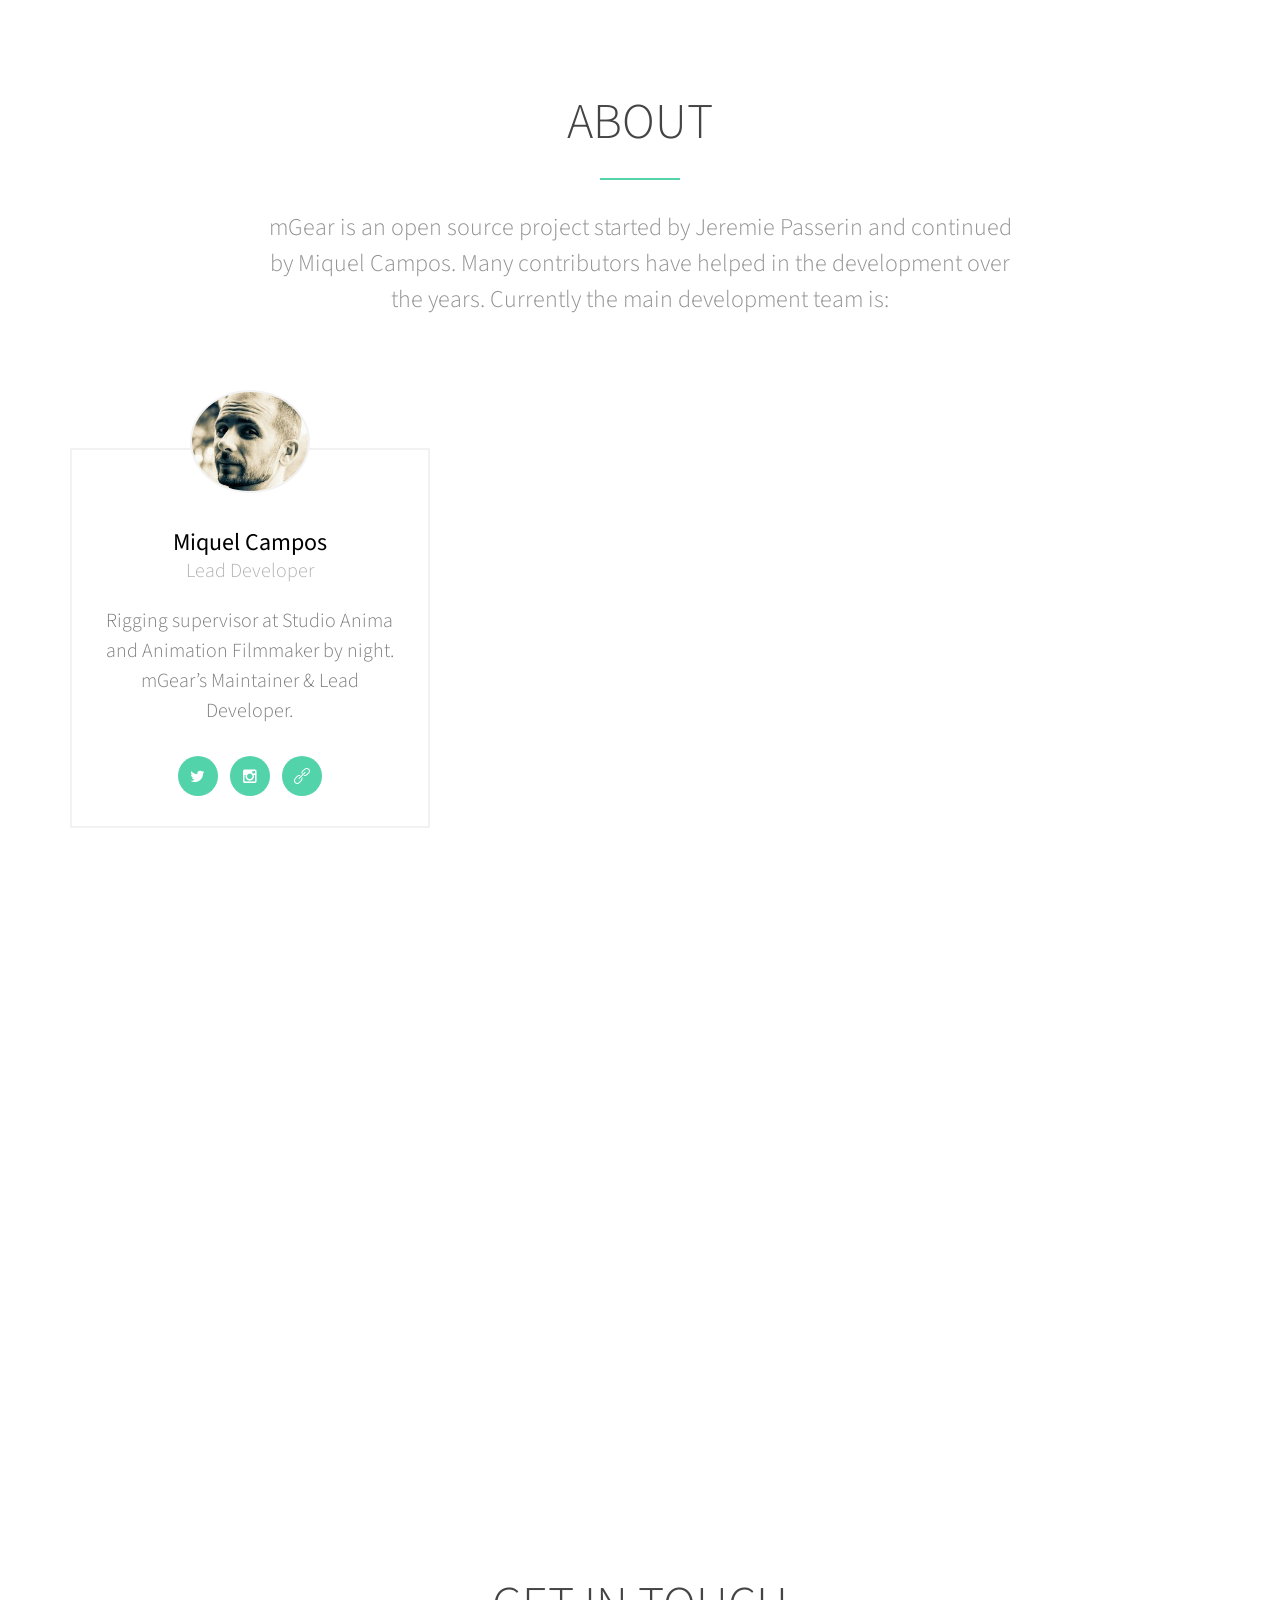
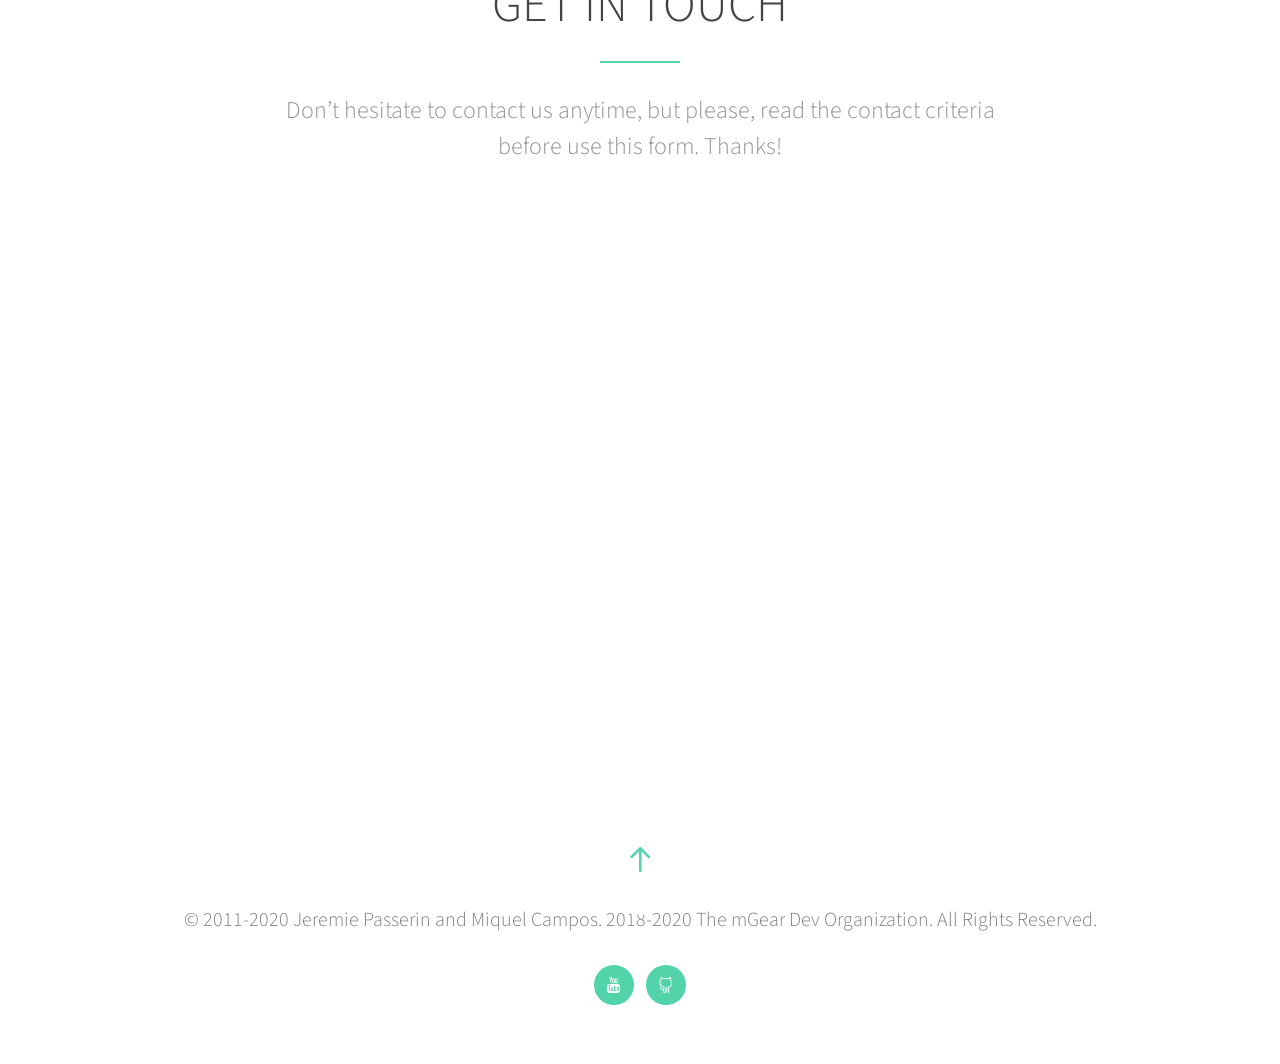
==== commit b099d77b: "adding Chris and Autodesk sponsor" ====
--- a/public/index.html
+++ b/public/index.html
@@ -5,7 +5,7 @@
 
 <html>
     <head>
-	<meta name="generator" content="Hugo 0.40.2" />
+	<meta name="generator" content="Hugo 0.71.1" />
         <link rel="shortcut icon" href="/images/favicon.jpg" type="image/x-icon" />
             <meta charset="utf-8">
     <meta http-equiv="X-UA-Compatible" content="IE=edge">
@@ -121,7 +121,8 @@
 					<div class="row">
 						<div class="col-md-8 col-md-offset-2">
 							<h1 class="to-animate">mGear Framework</h1>
-							<h2 class="to-animate">Open source rigging and animation framework for Autodesk&reg; Maya&reg;.</h2>
+							<h2 class="to-animate">Open source rigging and animation framework for Autodesk® Maya®.</h2>
+							<h2 class="to-animate"> <figure> Sponsored by: <img src="images/autodesk-logo-rgb-1line-small-v2.png" alt="Autodesk"></figure></h2>
 						</div>
 					</div>
 				</div>
@@ -162,7 +163,7 @@
 					<div class="fh5co-text">
 						<i class="fh5co-intro-icon icon-cloud-download"></i>
 						<h2>Get it!</h2>
-						<p>mGear is totally free and open source. But your money could still be helpful somewhere else. Please consider a donation to <a href="https://dons.medecinsdumonde.org/b/my-donation" target="_blank">Medecins du Monde</a>.</p>
+						<p>mGear is totally free and open source. But your money could still be helpful somewhere else. Please consider a donation to <!-- raw HTML omitted -->Medecins du Monde<!-- raw HTML omitted -->.</p>
 						<p><a href="https://github.com/mgear-dev/mgear_dist/releases" class="btn btn-primary">Download</a></p>
 					</div>
 				</div>
@@ -180,7 +181,7 @@
 					<h2 class="to-animate">Works using mGear</h2>
 					<div class="row">
 						<div class="col-md-8 col-md-offset-2 subtext to-animate">
-							<h3>Production showcase from mGear users. Watch more samples and videos in the <a href="http://forum.mgear-framework.com/c/finished-work" target="_blank">Forum Finished Work category</a></h3>
+							<h3>Production showcase from mGear users. Watch more samples and videos in the <!-- raw HTML omitted -->Forum Finished Work category<!-- raw HTML omitted --></h3>
 						</div>
 					</div>
 				</div>
@@ -226,7 +227,7 @@
 			</div>
 			<div class="row">
 				<div class="col-md-12 text-center to-animate">
-					<p>** All images are copyright &copy; to their respective owners</p>
+					<p>** All images are copyright © to their respective owners</p>
 				</div>
 			</div>
 		</div>
@@ -252,11 +253,11 @@
 				<div class="col-md-4">
 					<div class="box-testimony">
 						<blockquote class="to-animate-2">
-							<p>&ldquo;Miquel did an amazing job making mGear a solid Production tool. I am delighted to see it running smoothly in Maya. Softimage User will be delighted to find their favorite Rig Builder in Maya. Maya user will be amazed how MGear is solid and flexible. Gear has been used in production all around the world since 2010 and changed the life of many riggers and animators, I have no doubt that mGear will have the same success. Do I need to mention it’s free and open source ?&rdquo;</p>
+							<p>“Miquel did an amazing job making mGear a solid Production tool. I am delighted to see it running smoothly in Maya. Softimage User will be delighted to find their favorite Rig Builder in Maya. Maya user will be amazed how MGear is solid and flexible. Gear has been used in production all around the world since 2010 and changed the life of many riggers and animators, I have no doubt that mGear will have the same success. Do I need to mention it’s free and open source ?”</p>
 						</blockquote>
 						<div class="author to-animate">
 							<figure><img src="images/jeremie_avatar.jpg" alt="Jeremie Passerin"></figure>
-							<p>Jeremie Passerin, Technical Animation Supervisor at  <a href="http://www.blur.com/" target="_blank">Blur Studio</a> <span class="subtext">Technical Director</span></p>
+							<p>Jeremie Passerin, Technical Animation Supervisor at  <!-- raw HTML omitted -->Blur Studio<!-- raw HTML omitted --> <!-- raw HTML omitted -->Technical Director<!-- raw HTML omitted --></p>
 						</div>
 					</div>
 				</div>
@@ -264,11 +265,11 @@
 				<div class="col-md-4">
 					<div class="box-testimony">
 						<blockquote class="to-animate-2">
-							<p>&ldquo;mGear has proven to be a stable, efficient solution for our rigging pipeline. It&rsquo;s flexible enough that we&rsquo;ve used it on cartoony series such as Zafari, and also for game cinematics such as Ubisoft’s Tom Clancy&rsquo;s Rainbow Six Siege.  It&rsquo;s very straightforward, so the learning curve isn&rsquo;t extremely steep for onboarding new artists, and there aren&rsquo;t a lot of clicks and/or steps to get you from template to build. This may seem inconsequential, but in a production environment where deadlines can be tight, this is quite essential. Under the hood, there&rsquo;s also  quite a number of attributes available that allow you adjust the rig to your needs. Miquel has been a delight to work with any time that we&rsquo;ve had questions, or flagged concerns, and I really wouldn&rsquo;t hesitate to recommend this product to any studio or personal user. &rdquo;</p>
+							<p>“mGear has proven to be a stable, efficient solution for our rigging pipeline. It&rsquo;s flexible enough that we&rsquo;ve used it on cartoony series such as Zafari, and also for game cinematics such as Ubisoft’s Tom Clancy&rsquo;s Rainbow Six Siege.  It&rsquo;s very straightforward, so the learning curve isn&rsquo;t extremely steep for onboarding new artists, and there aren&rsquo;t a lot of clicks and/or steps to get you from template to build. This may seem inconsequential, but in a production environment where deadlines can be tight, this is quite essential. Under the hood, there&rsquo;s also  quite a number of attributes available that allow you adjust the rig to your needs. Miquel has been a delight to work with any time that we&rsquo;ve had questions, or flagged concerns, and I really wouldn&rsquo;t hesitate to recommend this product to any studio or personal user. ”</p>
 						</blockquote>
 						<div class="author to-animate">
 							<figure><img src="images/digitaldimension.png" alt="Alicia Carvalho"></figure>
-							<p>Alicia Carvalho,  Rigging Supervisor at <a href="http://www.digitaldimension.com/ " target="_blank">Digital Dimenions/Meduzarts</a> <span class="subtext">Digital Dimenions/Meduzarts</span></p>
+							<p>Alicia Carvalho,  Rigging Supervisor at <!-- raw HTML omitted -->Digital Dimenions/Meduzarts<!-- raw HTML omitted --> <!-- raw HTML omitted -->Digital Dimenions/Meduzarts<!-- raw HTML omitted --></p>
 						</div>
 					</div>
 				</div>
@@ -276,11 +277,11 @@
 				<div class="col-md-4">
 					<div class="box-testimony">
 						<blockquote class="to-animate-2">
-							<p>&ldquo;In our studio we  work on huge shows, and mgear has proven itself extremely reliable, fast and simple! The framework enables our riggers to keep iterate and improve even on the most complicated rigs very quickly, so we don&rsquo;t need to compromise on our animation quality..&rdquo;</p>
+							<p>“In our studio we  work on huge shows, and mgear has proven itself extremely reliable, fast and simple! The framework enables our riggers to keep iterate and improve even on the most complicated rigs very quickly, so we don&rsquo;t need to compromise on our animation quality..”</p>
 						</blockquote>
 						<div class="author to-animate">
 							<figure><img src="images/Lior_logo.png" alt="Lior Ben Horin"></figure>
-							<p>Lior Ben Horin, CG Supervisor at <a href="http://www.snowballvfx.com/   " target="_blank">Snowball Studios</a> <span class="subtext">Technical Artist</span></p>
+							<p>Lior Ben Horin, CG Supervisor at <!-- raw HTML omitted -->Snowball Studios<!-- raw HTML omitted --> <!-- raw HTML omitted -->Technical Artist<!-- raw HTML omitted --></p>
 						</div>
 					</div>
 				</div>
@@ -288,11 +289,11 @@
 				<div class="col-md-4">
 					<div class="box-testimony">
 						<blockquote class="to-animate-2">
-							<p>&ldquo;Miquel did an absolutely stellar job in bringing what we loved about Gear in XSI to Maya with mGear. We look forward to every release as it just gets better and better with its on-going support. On our projects, the small rigging department is normally faced with a large number of unique characters to rig in a short space of time. mGear allows us to bring solid and time-tested rigs to our animators. mGear is our go-to solution for a fast and iterative rigging process. It&rsquo;s easy to learn and use and the potential of expanding Shifter with custom components using the mGear framework is an aspect we are very excited about.&rdquo;</p>
+							<p>“Miquel did an absolutely stellar job in bringing what we loved about Gear in XSI to Maya with mGear. We look forward to every release as it just gets better and better with its on-going support. On our projects, the small rigging department is normally faced with a large number of unique characters to rig in a short space of time. mGear allows us to bring solid and time-tested rigs to our animators. mGear is our go-to solution for a fast and iterative rigging process. It&rsquo;s easy to learn and use and the potential of expanding Shifter with custom components using the mGear framework is an aspect we are very excited about.”</p>
 						</blockquote>
 						<div class="author to-animate">
 							<figure><img src="images/marthinus_avatar.jpg" alt="Marthinus Wessels"></figure>
-							<p>Marthinus Wessels, Character Supervisor at <a href="https://www.triggerfish.com/" target="_blank">Triggerfish Animation Studios</a> <span class="subtext">Character Animator</span></p>
+							<p>Marthinus Wessels, Character Supervisor at <!-- raw HTML omitted -->Triggerfish Animation Studios<!-- raw HTML omitted --> <!-- raw HTML omitted -->Character Animator<!-- raw HTML omitted --></p>
 						</div>
 					</div>
 				</div>
@@ -300,11 +301,11 @@
 				<div class="col-md-4">
 					<div class="box-testimony">
 						<blockquote class="to-animate-2">
-							<p>&ldquo;We have been using mGear in the studio since switching to Maya and it has become an integral part of our 3d workflow. The speed we can get a rig to the animators whilst continuing to finesse and rebuild has been a real game changer.&rdquo;</p>
+							<p>“We have been using mGear in the studio since switching to Maya and it has become an integral part of our 3d workflow. The speed we can get a rig to the animators whilst continuing to finesse and rebuild has been a real game changer.”</p>
 						</blockquote>
 						<div class="author to-animate">
 							<figure><img src="images/www.studioaka.co.uk.png" alt="Adam Avery"></figure>
-							<p>Adam Avery, Rigger at <a href="https://www.studioaka.co.uk/" target="_blank">Studio AKA</a> <span class="subtext">CG Artist</span></p>
+							<p>Adam Avery, Rigger at <!-- raw HTML omitted -->Studio AKA<!-- raw HTML omitted --> <!-- raw HTML omitted -->CG Artist<!-- raw HTML omitted --></p>
 						</div>
 					</div>
 				</div>
@@ -312,11 +313,11 @@
 				<div class="col-md-4">
 					<div class="box-testimony">
 						<blockquote class="to-animate-2">
-							<p>&ldquo;At Assembly we work on a wide range of different jobs with varying styles, and mGear fits our pipeline perfectly. Being able to publish ready-to-animate rigs in a matter of minutes allowing time to refine &amp; build upon the rigs without causing bottlenecks has been incredibly powerful. Building custom shifter components only opens up the possibilities even further! All the animators really enjoy working with the rigs from mGear, and we wouldn&rsquo;t be without it!&rdquo;</p>
+							<p>“At Assembly we work on a wide range of different jobs with varying styles, and mGear fits our pipeline perfectly. Being able to publish ready-to-animate rigs in a matter of minutes allowing time to refine &amp; build upon the rigs without causing bottlenecks has been incredibly powerful. Building custom shifter components only opens up the possibilities even further! All the animators really enjoy working with the rigs from mGear, and we wouldn&rsquo;t be without it!”</p>
 						</blockquote>
 						<div class="author to-animate">
 							<figure><img src="images/assembly_avatar.jpg" alt="Geoff Kirk-Smith"></figure>
-							<p>Geoff Kirk-Smith, Character Technical Director at <a href="https://www.assemblyltd.com/" target="_blank">Assembly</a> <span class="subtext">Character TD &amp; Animator</span></p>
+							<p>Geoff Kirk-Smith, Character Technical Director at <!-- raw HTML omitted -->Assembly<!-- raw HTML omitted --> <!-- raw HTML omitted -->Character TD &amp; Animator<!-- raw HTML omitted --></p>
 						</div>
 					</div>
 				</div>
@@ -348,10 +349,12 @@
 						<figure><img src="images/miquel_avatar.jpg" alt="Miquel Campos"></figure>
 						<h3>Miquel Campos</h3>
 						<span class="fh5co-position">Lead Developer</span>
-						<p>Rigging supervisor at <a href="http://www.studioanima.co.jp/" target="_blank">Studio Anima</a>. mGear&rsquo;s Maintainer &amp; Lead Developer. His mantra is: &ldquo;Characters+Animation+Storytelling&rdquo;</p>
+						<p>Rigging supervisor at <!-- raw HTML omitted -->Studio Anima<!-- raw HTML omitted --> and Animation Filmmaker by night. mGear&rsquo;s Maintainer &amp; Lead Developer.</p>
 						<ul class="social social-circle">
 						
 							<li><a href="https://twitter.com/MiquelCamposTD"><i class="icon-twitter"></i></a></li>
+						
+							<li><a href="https://www.instagram.com/miquel.campos/"><i class="icon-instagram"></i></a></li>
 						
 							<li><a href="http://www.miquel-campos.com/"><i class="icon-link"></i></a></li>
 						
@@ -364,7 +367,7 @@
 						<figure><img src="images/rafael_avatar.png" alt="Rafael Villar"></figure>
 						<h3>Rafael Villar</h3>
 						<span class="fh5co-position">Developer</span>
-						<p>Senior Rigger TD at <a href="http://www.studioanima.co.jp/" target="_blank">Studio Anima</a>. Experience in rigging and techanim from various VFX shops. Focusing on pipeline development.</p>
+						<p>Senior Rigger TD at <!-- raw HTML omitted -->Studio Anima<!-- raw HTML omitted -->. Experience in rigging and techanim from various VFX shops. Focusing on pipeline development.</p>
 						<ul class="social social-circle">
 						
 							<li><a href="https://twitter.com/RitterRav"><i class="icon-twitter"></i></a></li>
@@ -380,10 +383,24 @@
 						<figure><img src="images/jerome_avatar.jpg" alt="Jerome Drese"></figure>
 						<h3>Jerome Drese</h3>
 						<span class="fh5co-position">Developer</span>
-						<p>Head of rigging at <a href="http://grid-vfx.com/" target="_blank">Grid-VFX</a>. Focusing on animation needs and building the rigging pipeline.</p>
+						<p>Senior Rigging and Pipeline TD working for several studios. Love to share riggers everyday work hacks.</p>
 						<ul class="social social-circle">
 						
 							<li><a href="http://www.jerome3d.be/"><i class="icon-link"></i></a></li>
+						
+						</ul>
+					</div>
+				</div>
+			
+				<div class="col-md-4">
+					<div class="fh5co-person text-center to-animate">
+						<figure><img src="images/chris_lesage.jpg" alt="Chris Lesage"></figure>
+						<h3>Chris Lesage</h3>
+						<span class="fh5co-position">Community Manager &amp; Developer</span>
+						<p>Rigging TD at <!-- raw HTML omitted -->Rigmarole Studio<!-- raw HTML omitted --> . Building rigs and pipeline tools for animators in film and games.</p>
+						<ul class="social social-circle">
+						
+							<li><a href="http://www.rigmarolestudio.com/"><i class="icon-link"></i></a></li>
 						
 						</ul>
 					</div>
@@ -428,7 +445,7 @@
 					
 						<li class="fh5co-contact-address "><i class="icon-notebook"></i>CONTACT CRITERIA:</li>
 					
-						<li class="fh5co-contact-address "><i class="icon-question"></i>For general user questions, bug reports and feedback, please use the <a href="http://forum.mgear-framework.com/" target="_blank">Forum</a>.</li>
+						<li class="fh5co-contact-address "><i class="icon-question"></i><strong>For general user questions, support, bug reports and feedback, please use the Forum:</strong> <!-- raw HTML omitted --><a href="http://forum.mgear-framework.com">http://forum.mgear-framework.com</a><!-- raw HTML omitted --></li>
 					
 						<li class="fh5co-contact-address "><i class="icon-question"></i>mGear is free and open source, under MIT license. At this point we can&rsquo;t guarantee any support.</li>
 					
@@ -481,7 +498,7 @@
 		<div class="container">
 			<div class="">
 				<div class="col-md-12 text-center">
-					<p>&copy; 2011-2018 Jeremie Passerin and Miquel Campos. 2018-2019 The mGear Dev Organization. All Rights Reserved.</p>
+					<p>© 2011-2020 Jeremie Passerin and Miquel Campos. 2018-2020 The mGear Dev Organization. All Rights Reserved.</p>
 				</div>
 			</div>
 			<div class="row">
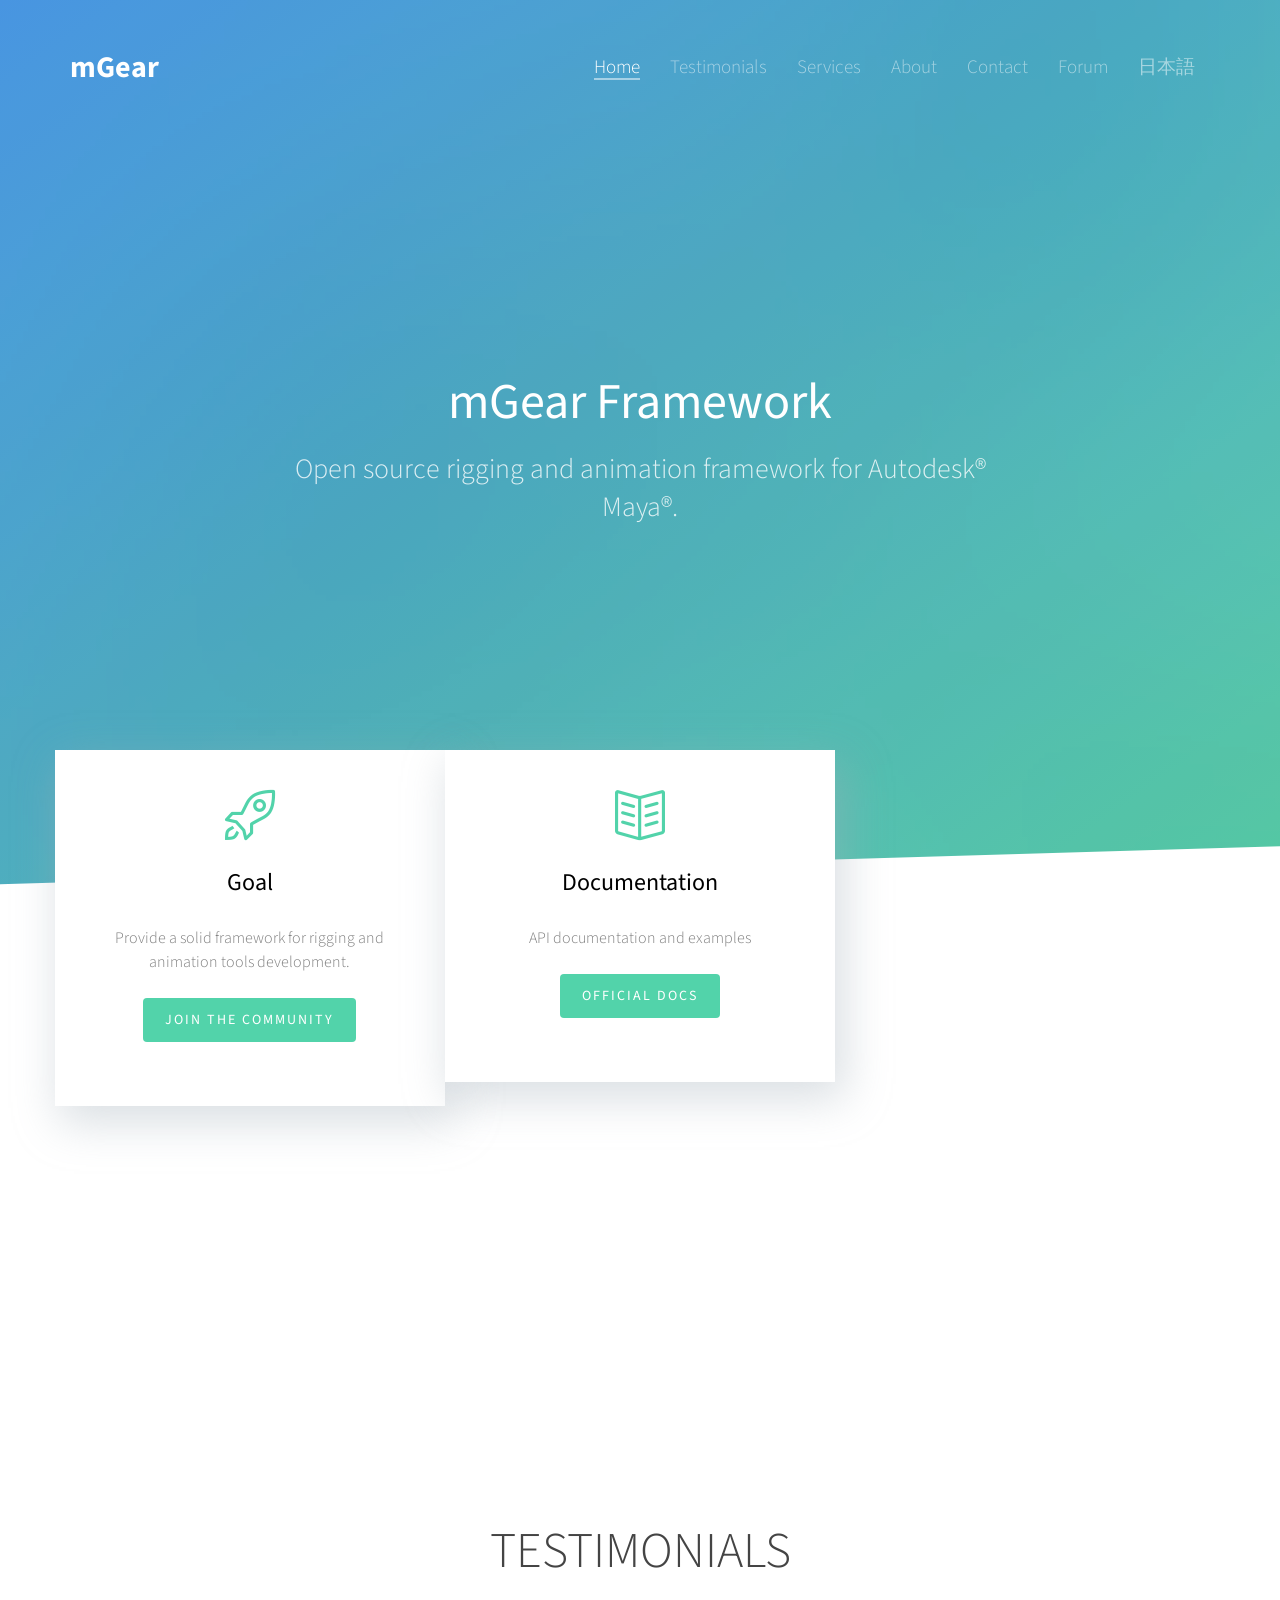
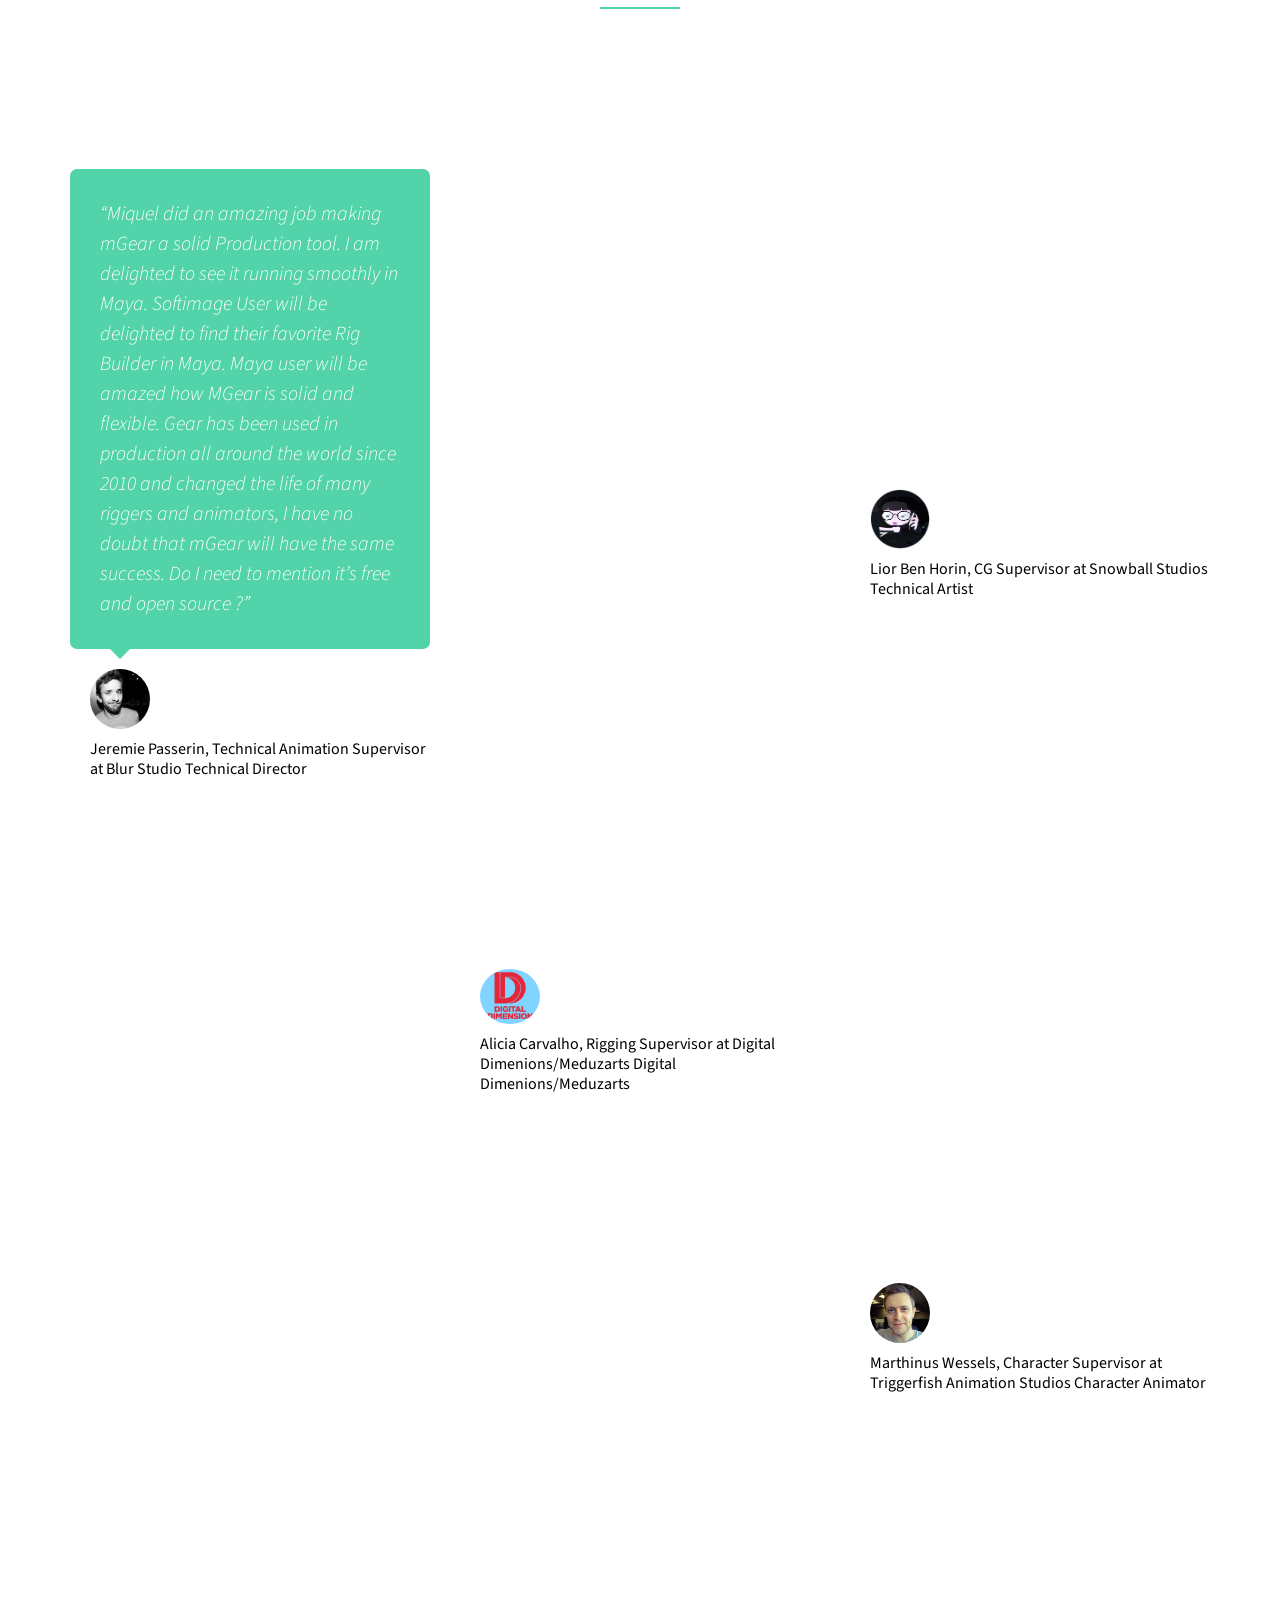
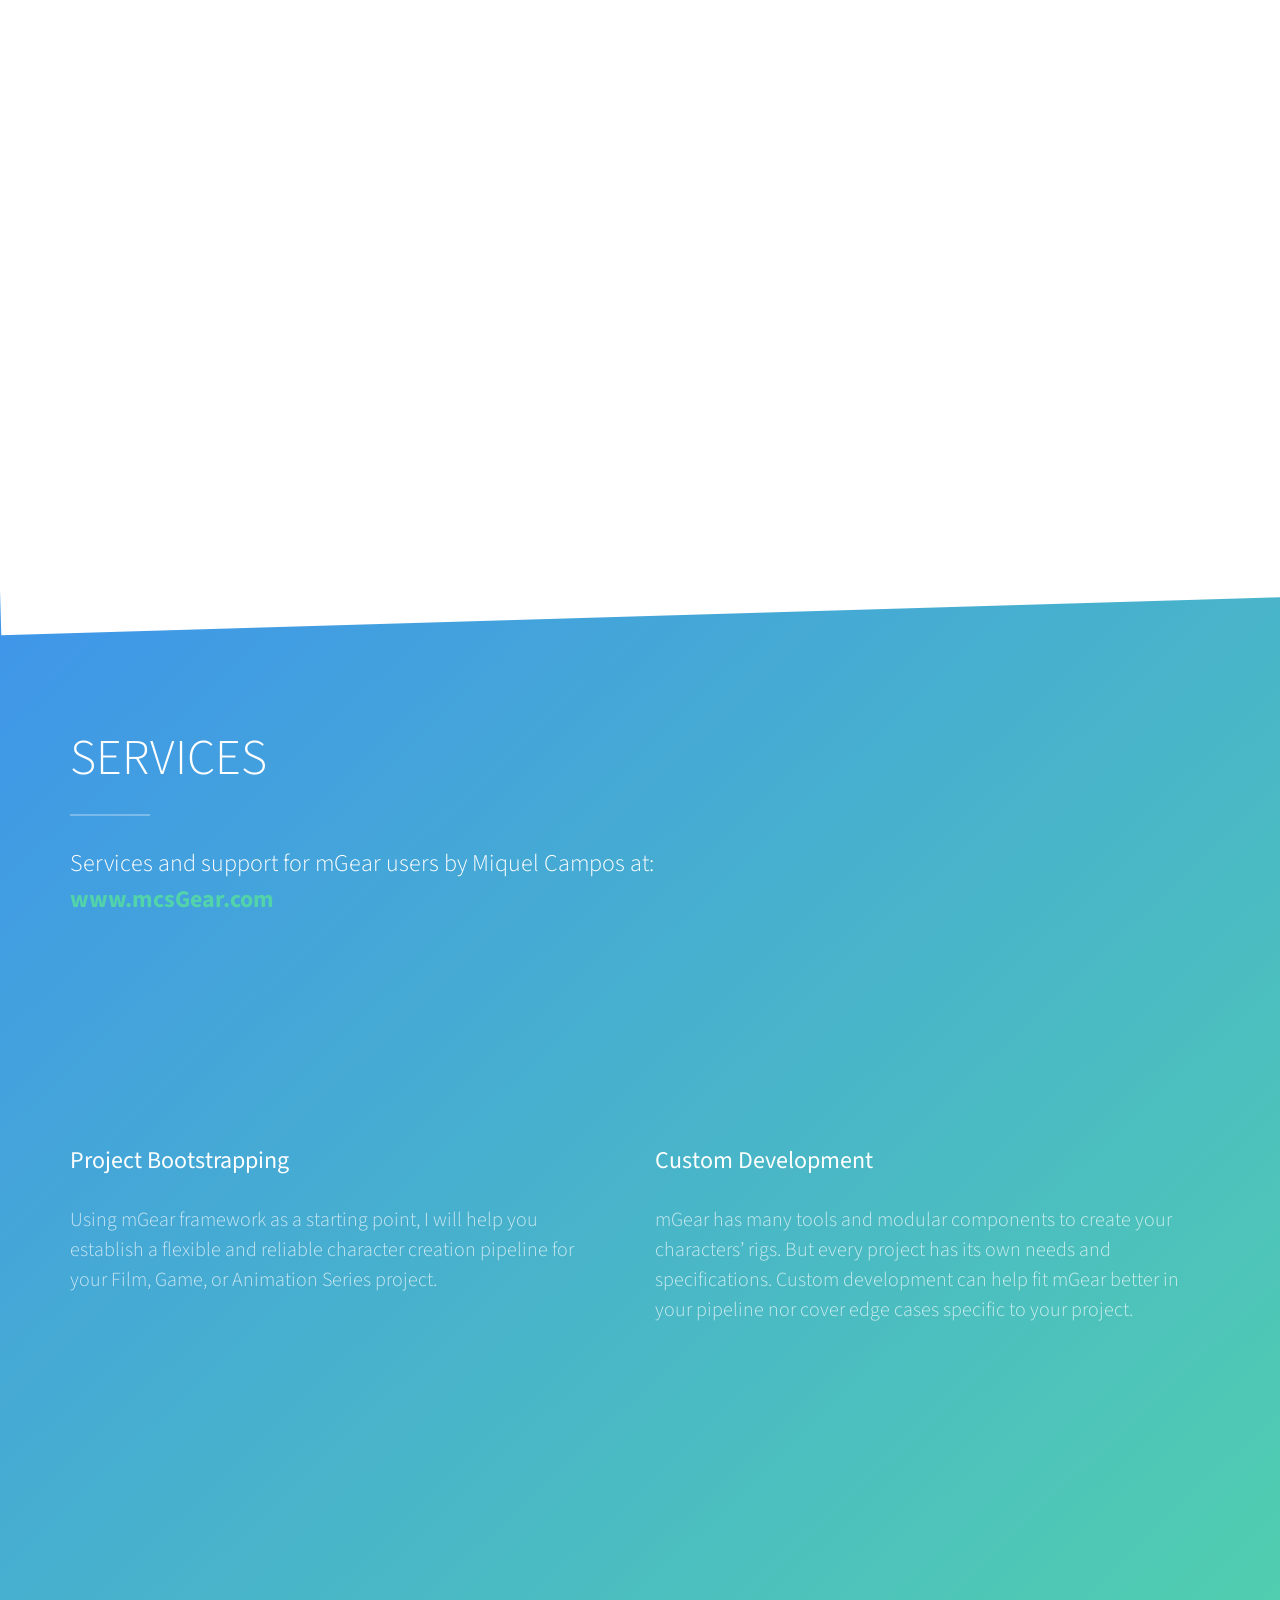
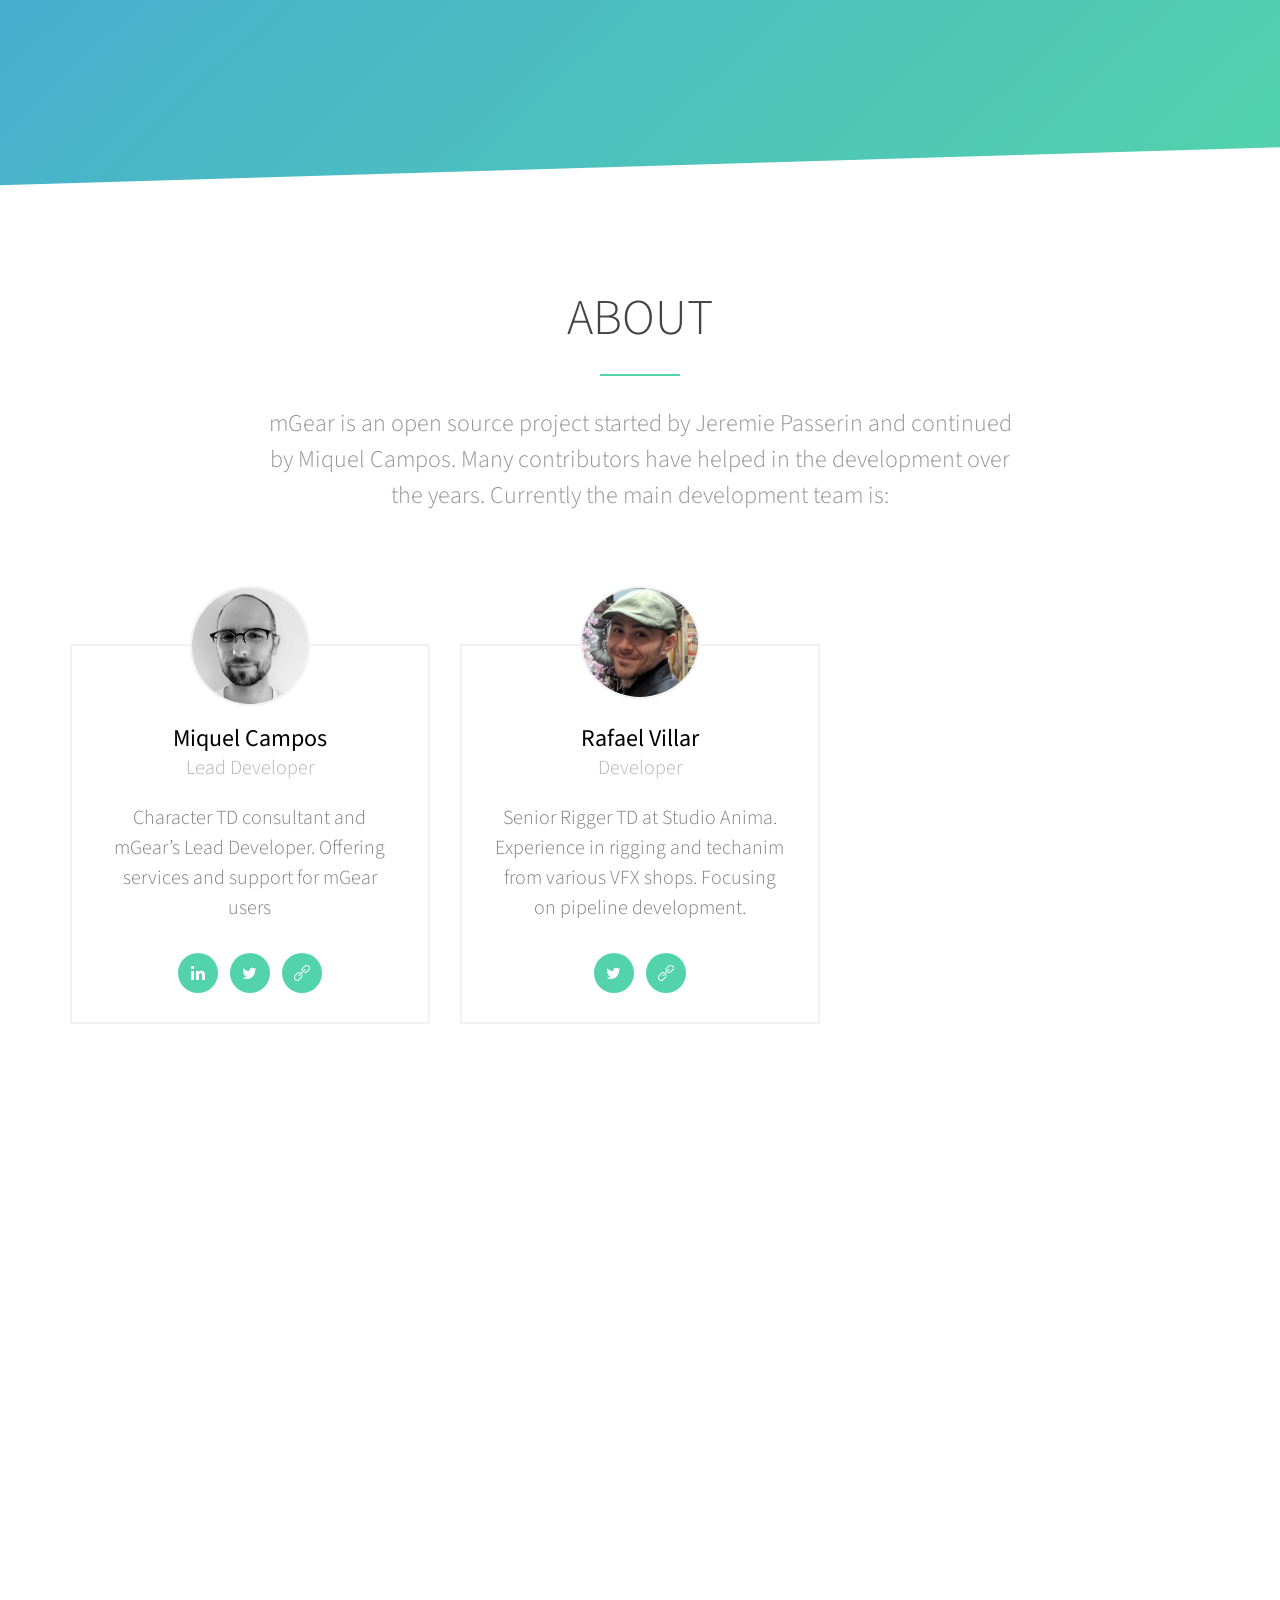
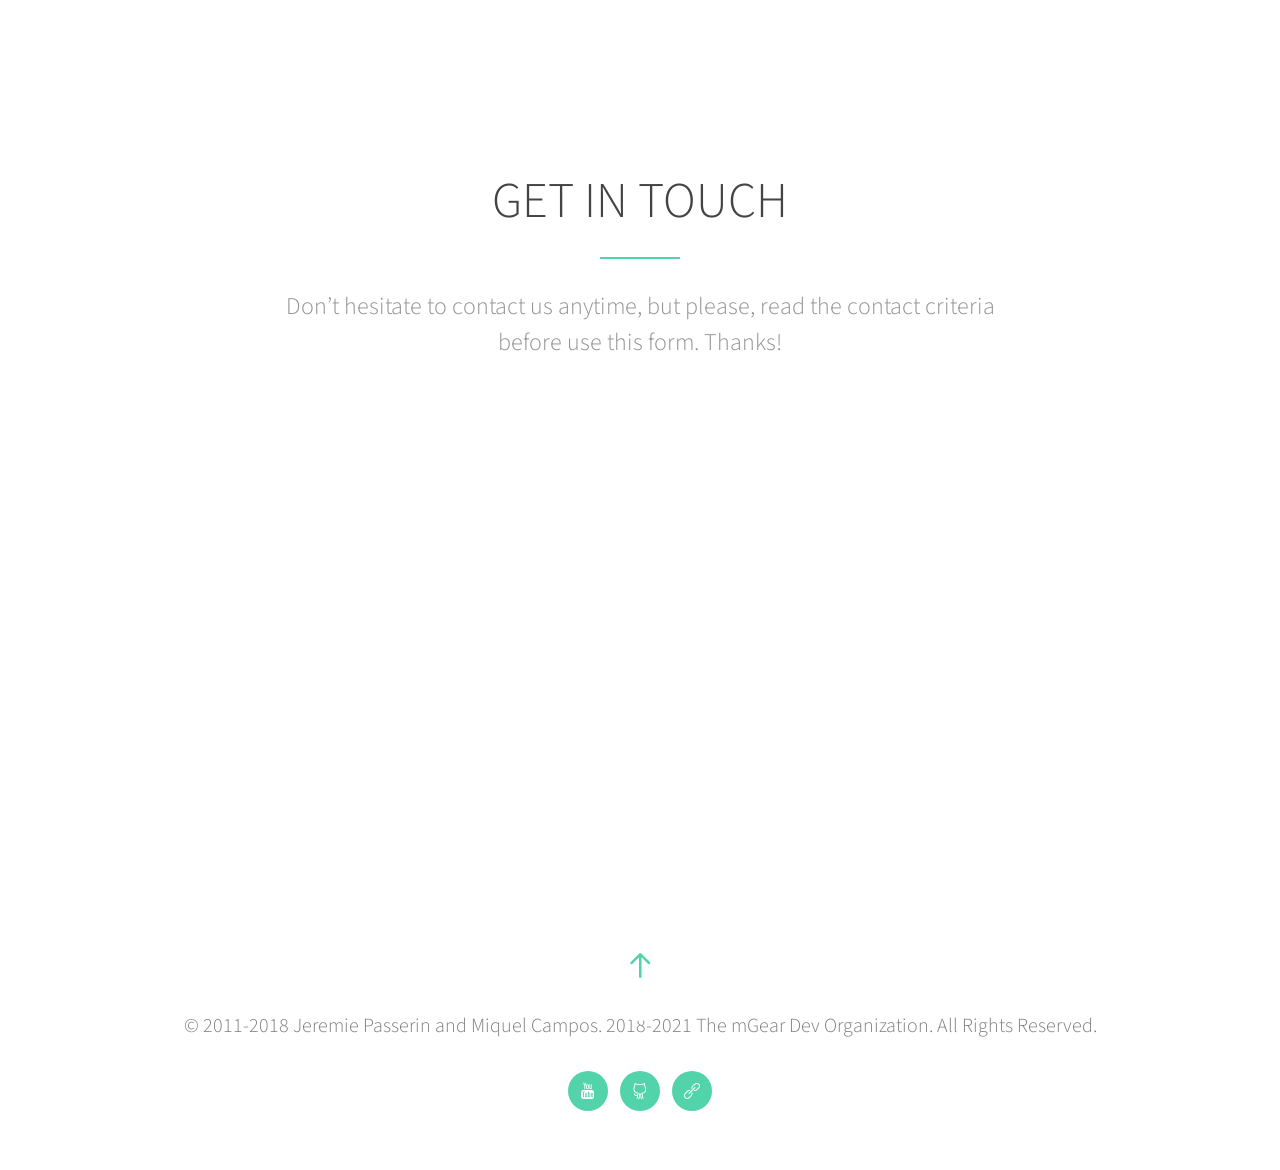
==== commit 25d16bd6: "mgear 4 web update" ====
--- a/public/index.html
+++ b/public/index.html
@@ -83,13 +83,13 @@
                     <li class="active"><a href="#" data-nav-section="home"><span>Home</span></a></li>
                     
                     
-                    <li><a href="#" data-nav-section="work"><span>Works</span></a></li> 
-                    
 
                     
                     <li><a href="#" data-nav-section="testimonials"><span>Testimonials</span></a></li> 
                     
 
+                    
+                    <li><a href="#" data-nav-section="services"><span>Services</span></a></li> 
                     
 
                     
@@ -122,7 +122,6 @@
 						<div class="col-md-8 col-md-offset-2">
 							<h1 class="to-animate">mGear Framework</h1>
 							<h2 class="to-animate">Open source rigging and animation framework for Autodesk® Maya®.</h2>
-							<h2 class="to-animate"> <figure> Sponsored by: <img src="images/autodesk-logo-rgb-1line-small-v2.png" alt="Autodesk"></figure></h2>
 						</div>
 					</div>
 				</div>
@@ -153,7 +152,7 @@
 						<i class="fh5co-intro-icon icon-book-open"></i>
 						<h2>Documentation</h2>
 						<p>API documentation and examples</p>
-						<p><a href="http://www.mgear-framework.com/mgear_dist/" class="btn btn-primary">Official Docs</a></p>
+						<p><a href="https://mgear4.readthedocs.io/en/latest/" class="btn btn-primary">Official Docs</a></p>
 					</div>
 				</div>
 				
@@ -164,7 +163,7 @@
 						<i class="fh5co-intro-icon icon-cloud-download"></i>
 						<h2>Get it!</h2>
 						<p>mGear is totally free and open source. But your money could still be helpful somewhere else. Please consider a donation to <!-- raw HTML omitted -->Medecins du Monde<!-- raw HTML omitted -->.</p>
-						<p><a href="https://github.com/mgear-dev/mgear_dist/releases" class="btn btn-primary">Download</a></p>
+						<p><a href="https://github.com/mgear-dev/mgear4/releases" class="btn btn-primary">Download</a></p>
 					</div>
 				</div>
 				
@@ -174,66 +173,6 @@
 	</section>
 
 		
-       			<section id="fh5co-work" data-section="work">
-		<div class="container">
-			<div class="row">
-				<div class="col-md-12 section-heading text-center">
-					<h2 class="to-animate">Works using mGear</h2>
-					<div class="row">
-						<div class="col-md-8 col-md-offset-2 subtext to-animate">
-							<h3>Production showcase from mGear users. Watch more samples and videos in the <!-- raw HTML omitted -->Forum Finished Work category<!-- raw HTML omitted --></h3>
-						</div>
-					</div>
-				</div>
-			</div>
-			<div class="row row-bottom-padded-sm">
-			
-				<div class="col-md-4 col-sm-6 col-xxs-12">
-					<a href="images/works/geoff.png" class="fh5co-project-item image-popup to-animate">
-						<img src="images/works/geoff.png" alt="Heinz - Geoff" class="img-responsive">
-						<div class="fh5co-text">
-						<h2>Heinz - Geoff </h2>
-						<span>www.assemblyltd.com</span>
-						</div>
-					</a>
-				</div>				
-
-				<div class="clearfix visible-sm-block"></div>
-			
-				<div class="col-md-4 col-sm-6 col-xxs-12">
-					<a href="images/works/studioAKA_mGear_A.jpg" class="fh5co-project-item image-popup to-animate">
-						<img src="images/works/studioAKA_mGear_A.jpg" alt="SAN PELLEGRINO" class="img-responsive">
-						<div class="fh5co-text">
-						<h2>SAN PELLEGRINO</h2>
-						<span>www.studioaka.co.uk</span>
-						</div>
-					</a>
-				</div>				
-
-				<div class="clearfix visible-sm-block"></div>
-			
-				<div class="col-md-4 col-sm-6 col-xxs-12">
-					<a href="images/works/studioAKA_mGear_B.jpg" class="fh5co-project-item image-popup to-animate">
-						<img src="images/works/studioAKA_mGear_B.jpg" alt="SAN PELLEGRINO" class="img-responsive">
-						<div class="fh5co-text">
-						<h2>SAN PELLEGRINO</h2>
-						<span>www.studioaka.co.uk</span>
-						</div>
-					</a>
-				</div>				
-
-				<div class="clearfix visible-sm-block"></div>
-			
-			</div>
-			<div class="row">
-				<div class="col-md-12 text-center to-animate">
-					<p>** All images are copyright © to their respective owners</p>
-				</div>
-			</div>
-		</div>
-	</section>
-
-       	
 
 		
         		<section id="fh5co-testimonials" data-section="testimonials">
@@ -328,6 +267,52 @@
 		
 
 		
+        		<section id="fh5co-services" data-section="services">
+		<div class="container">
+			<div class="row">
+				<div class="col-md-12 section-heading text-left">
+					<h2 class=" left-border to-animate">Services</h2>
+					<div class="row">
+						<div class="col-md-8 subtext to-animate">
+							<h3>Services and support for mGear users by Miquel Campos at: <strong><a href="http://www.mcsGear.com">www.mcsGear.com</a></strong></h3>
+						</div>
+					</div>
+				</div>
+			</div>
+			<div class="row">
+			
+				<div class="col-md-6 col-sm-6 fh5co-service to-animate">
+					<i class="icon to-animate-2 icon-settings"></i>
+					<h3>Project Bootstrapping</h3>
+					<p>Using mGear framework as a starting point, I will help you establish a flexible and reliable character creation pipeline for your Film, Game, or Animation Series project.</p>
+				</div>
+				<div class="clearfix visible-sm-block"></div>
+			
+				<div class="col-md-6 col-sm-6 fh5co-service to-animate">
+					<i class="icon to-animate-2 icon-layers2"></i>
+					<h3>Custom Development</h3>
+					<p>mGear has many tools and modular components to create your characters’ rigs. But every project has its own needs and specifications. Custom development can help fit mGear better in your pipeline nor cover edge cases specific to your project.</p>
+				</div>
+				<div class="clearfix visible-sm-block"></div>
+			
+				<div class="col-md-6 col-sm-6 fh5co-service to-animate">
+					<i class="icon to-animate-2 icon-speech"></i>
+					<h3>Consulting &amp; Support</h3>
+					<p>Are you using mGear in your project? I can help you solve any question and fixing priority bugs for your project. With a support contract, you will influence mGear’s future development and features.</p>
+				</div>
+				<div class="clearfix visible-sm-block"></div>
+			
+				<div class="col-md-6 col-sm-6 fh5co-service to-animate">
+					<i class="icon to-animate-2 icon-graduation"></i>
+					<h3>Training</h3>
+					<p>Do you want to adopt mGear in your studio or already did it? Custom training for your team can help you to get the most of mGear Framework.</p>
+				</div>
+				<div class="clearfix visible-sm-block"></div>
+			
+			</div>
+		</div>
+	</section>
+		
 
 		
         		<section id="fh5co-about" data-section="about">
@@ -346,17 +331,17 @@
 			
 				<div class="col-md-4">
 					<div class="fh5co-person text-center to-animate">
-						<figure><img src="images/miquel_avatar.jpg" alt="Miquel Campos"></figure>
+						<figure><img src="images/miquel_pic.png" alt="Miquel Campos"></figure>
 						<h3>Miquel Campos</h3>
 						<span class="fh5co-position">Lead Developer</span>
-						<p>Rigging supervisor at <!-- raw HTML omitted -->Studio Anima<!-- raw HTML omitted --> and Animation Filmmaker by night. mGear&rsquo;s Maintainer &amp; Lead Developer.</p>
+						<p>Character TD consultant and mGear&rsquo;s Lead Developer. Offering services and support for mGear users</p>
 						<ul class="social social-circle">
 						
-							<li><a href="https://twitter.com/MiquelCamposTD"><i class="icon-twitter"></i></a></li>
-						
-							<li><a href="https://www.instagram.com/miquel.campos/"><i class="icon-instagram"></i></a></li>
-						
-							<li><a href="http://www.miquel-campos.com/"><i class="icon-link"></i></a></li>
+							<li><a href="https://www.linkedin.com/in/miqueltd/"><i class="icon-linkedin"></i></a></li>
+						
+							<li><a href="https://twitter.com/mGear_Framework"><i class="icon-twitter"></i></a></li>
+						
+							<li><a href="http://www.mcsgear.com/"><i class="icon-link"></i></a></li>
 						
 						</ul>
 					</div>
@@ -408,6 +393,22 @@
 			
 				<div class="col-md-4">
 					<div class="fh5co-person text-center to-animate">
+						<figure><img src="images/jascha_pic.png" alt="Jascha Wohlkinger"></figure>
+						<h3>Jascha Wohlkinger</h3>
+						<span class="fh5co-position">Developer</span>
+						<p>Rigging TD/Technical Artist in the Gaming Industry. Rigging, Tools, Custom Plugins and Pipeline Development. Previous experience in Feature Animation and VFX..</p>
+						<ul class="social social-circle">
+						
+							<li><a href="https://www.linkedin.com/in/jascha-wohlkinger/"><i class="icon-linkedin"></i></a></li>
+						
+							<li><a href="https://twitter.com/JaschaWoh"><i class="icon-twitter"></i></a></li>
+						
+						</ul>
+					</div>
+				</div>
+			
+				<div class="col-md-4">
+					<div class="fh5co-person text-center to-animate">
 						<figure><img src="images/person1.jpg" alt="Person1"></figure>
 						<h3>You?</h3>
 						<span class="fh5co-position">Next Contributor</span>
@@ -443,15 +444,13 @@
 					<h3></h3>
 					<ul class="fh5co-contact-info">
 					
-						<li class="fh5co-contact-address "><i class="icon-notebook"></i>CONTACT CRITERIA:</li>
-					
-						<li class="fh5co-contact-address "><i class="icon-question"></i><strong>For general user questions, support, bug reports and feedback, please use the Forum:</strong> <!-- raw HTML omitted --><a href="http://forum.mgear-framework.com">http://forum.mgear-framework.com</a><!-- raw HTML omitted --></li>
-					
-						<li class="fh5co-contact-address "><i class="icon-question"></i>mGear is free and open source, under MIT license. At this point we can&rsquo;t guarantee any support.</li>
-					
-						<li class="fh5co-contact-address "><i class="icon-question"></i>For any business related inquiries, or if you wish to contribute to development. Use this form.</li>
-					
-						<li class="fh5co-contact-address "><i class="icon-exclamation"></i>Please understand that due the high volume of traffic there may be a delay in our reply.</li>
+						<li class="fh5co-contact-address "><i class="icon-notebook"></i><strong>CONTACT CRITERIA:</strong></li>
+					
+						<li class="fh5co-contact-address "><i class="icon-question"></i>For any business related inquiries, or if you wish to contribute to mGear&rsquo;s development. Please use this form or contact Miquel Campos at: <!-- raw HTML omitted --><a href="https://www.mcsGear.com">https://www.mcsGear.com</a><!-- raw HTML omitted --></li>
+					
+						<li class="fh5co-contact-address "><i class="icon-question"></i>For general user questions, free support, bug reports and feedback, please use the Forum: <!-- raw HTML omitted --><a href="http://forum.mgear-framework.com">http://forum.mgear-framework.com</a><!-- raw HTML omitted --></li>
+					
+						<li class="fh5co-contact-address "><i class="icon-question"></i>mGear is free and open source, under MIT license.</li>
 					
 					</ul>
 				</div>
@@ -498,7 +497,7 @@
 		<div class="container">
 			<div class="">
 				<div class="col-md-12 text-center">
-					<p>© 2011-2020 Jeremie Passerin and Miquel Campos. 2018-2020 The mGear Dev Organization. All Rights Reserved.</p>
+					<p>© 2011-2018 Jeremie Passerin and Miquel Campos. 2018-2021 The mGear Dev Organization. All Rights Reserved.</p>
 				</div>
 			</div>
 			<div class="row">
@@ -509,6 +508,8 @@
 					
 						<li><a href="https://github.com/mgear-dev"><i class="icon-social-github"></i></a></li>
 					
+						<li><a href="http://www.mcsgear.com/"><i class="icon-link"></i></a></li>
+					
 					</ul>
 				</div>
 			</div>
